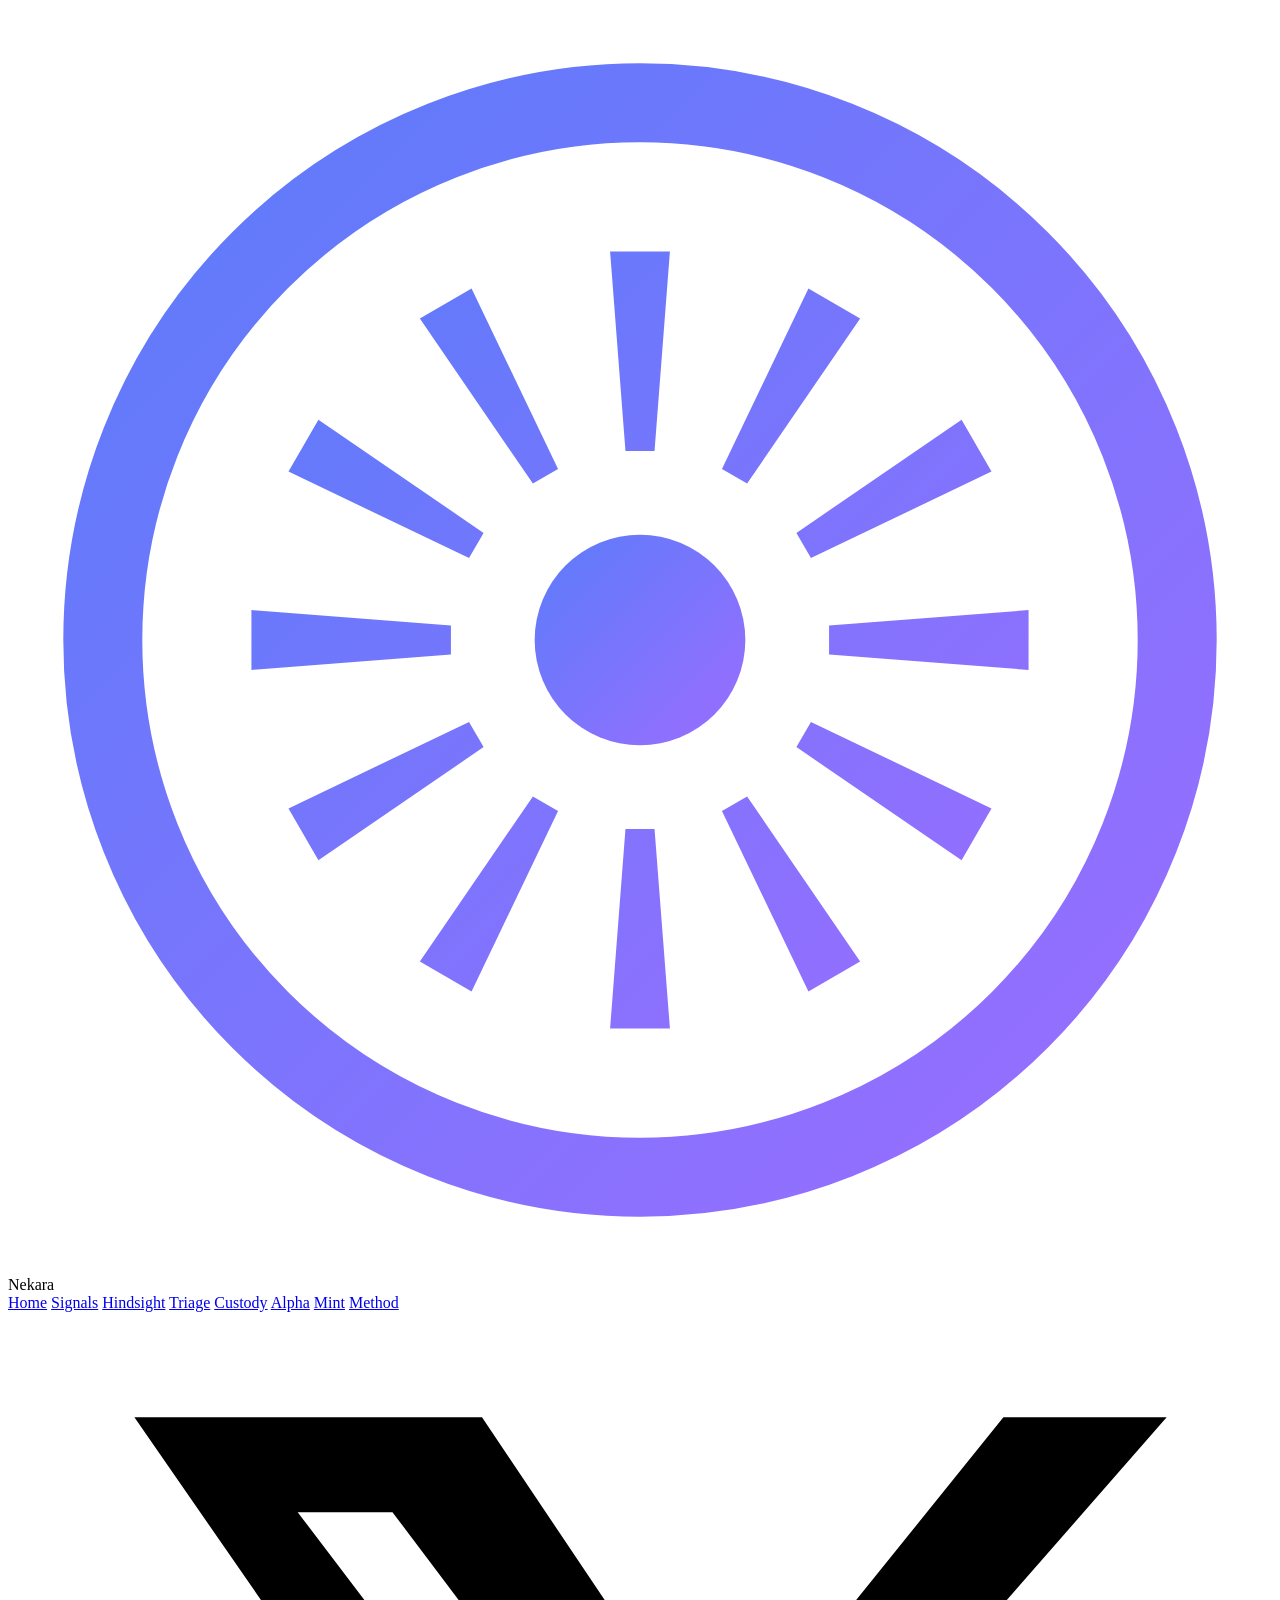
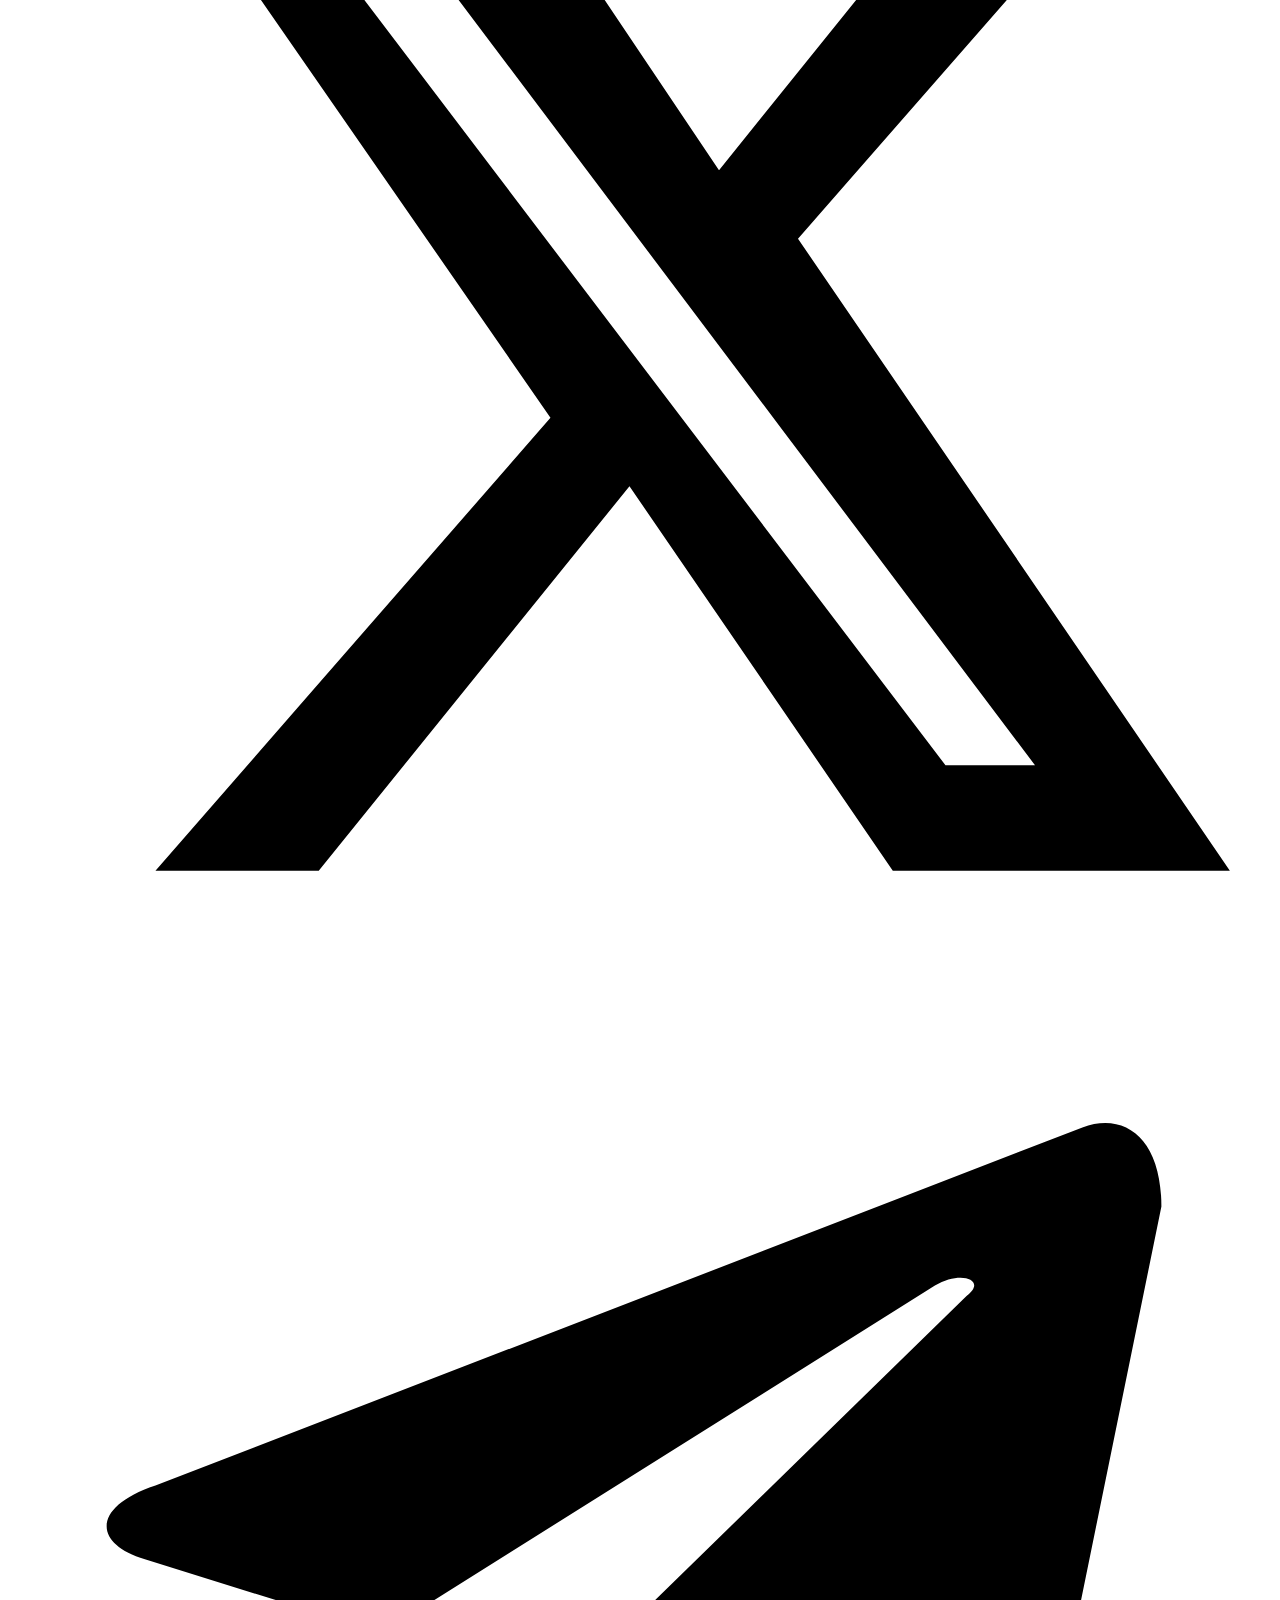
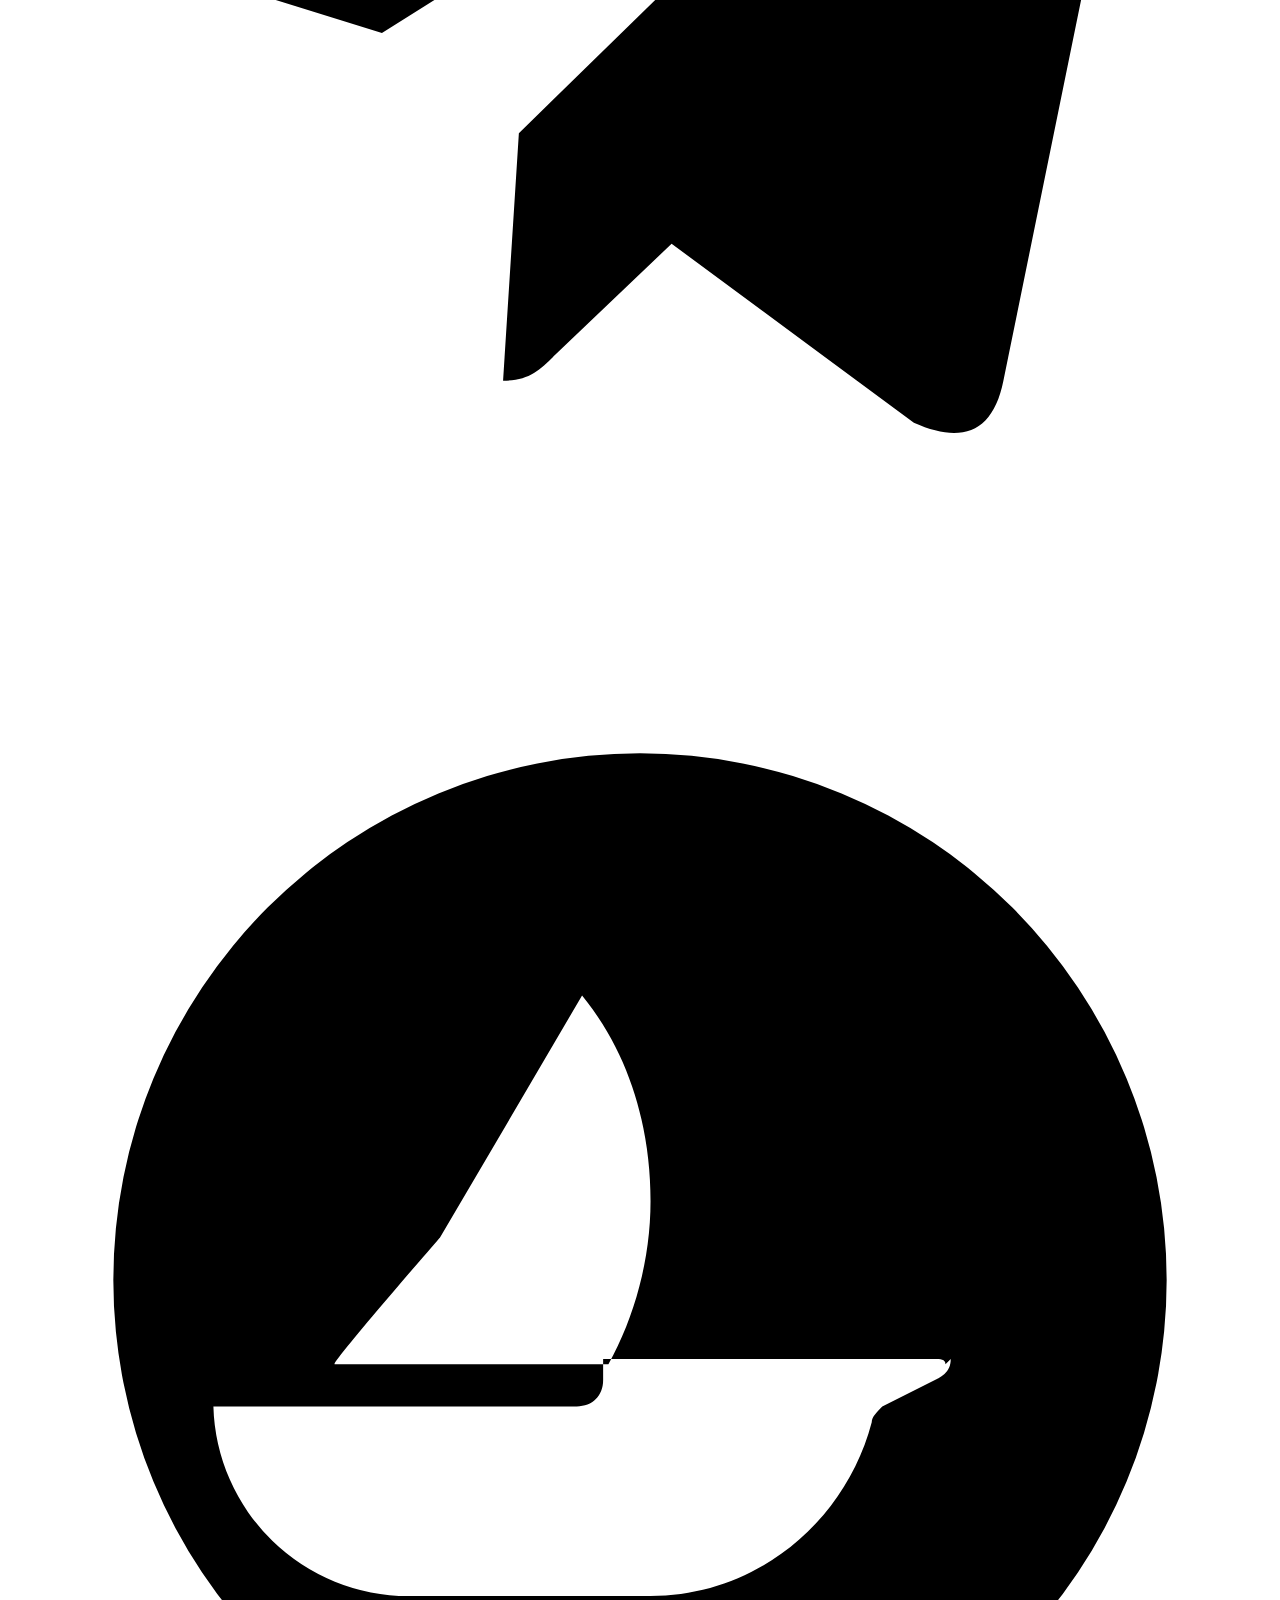
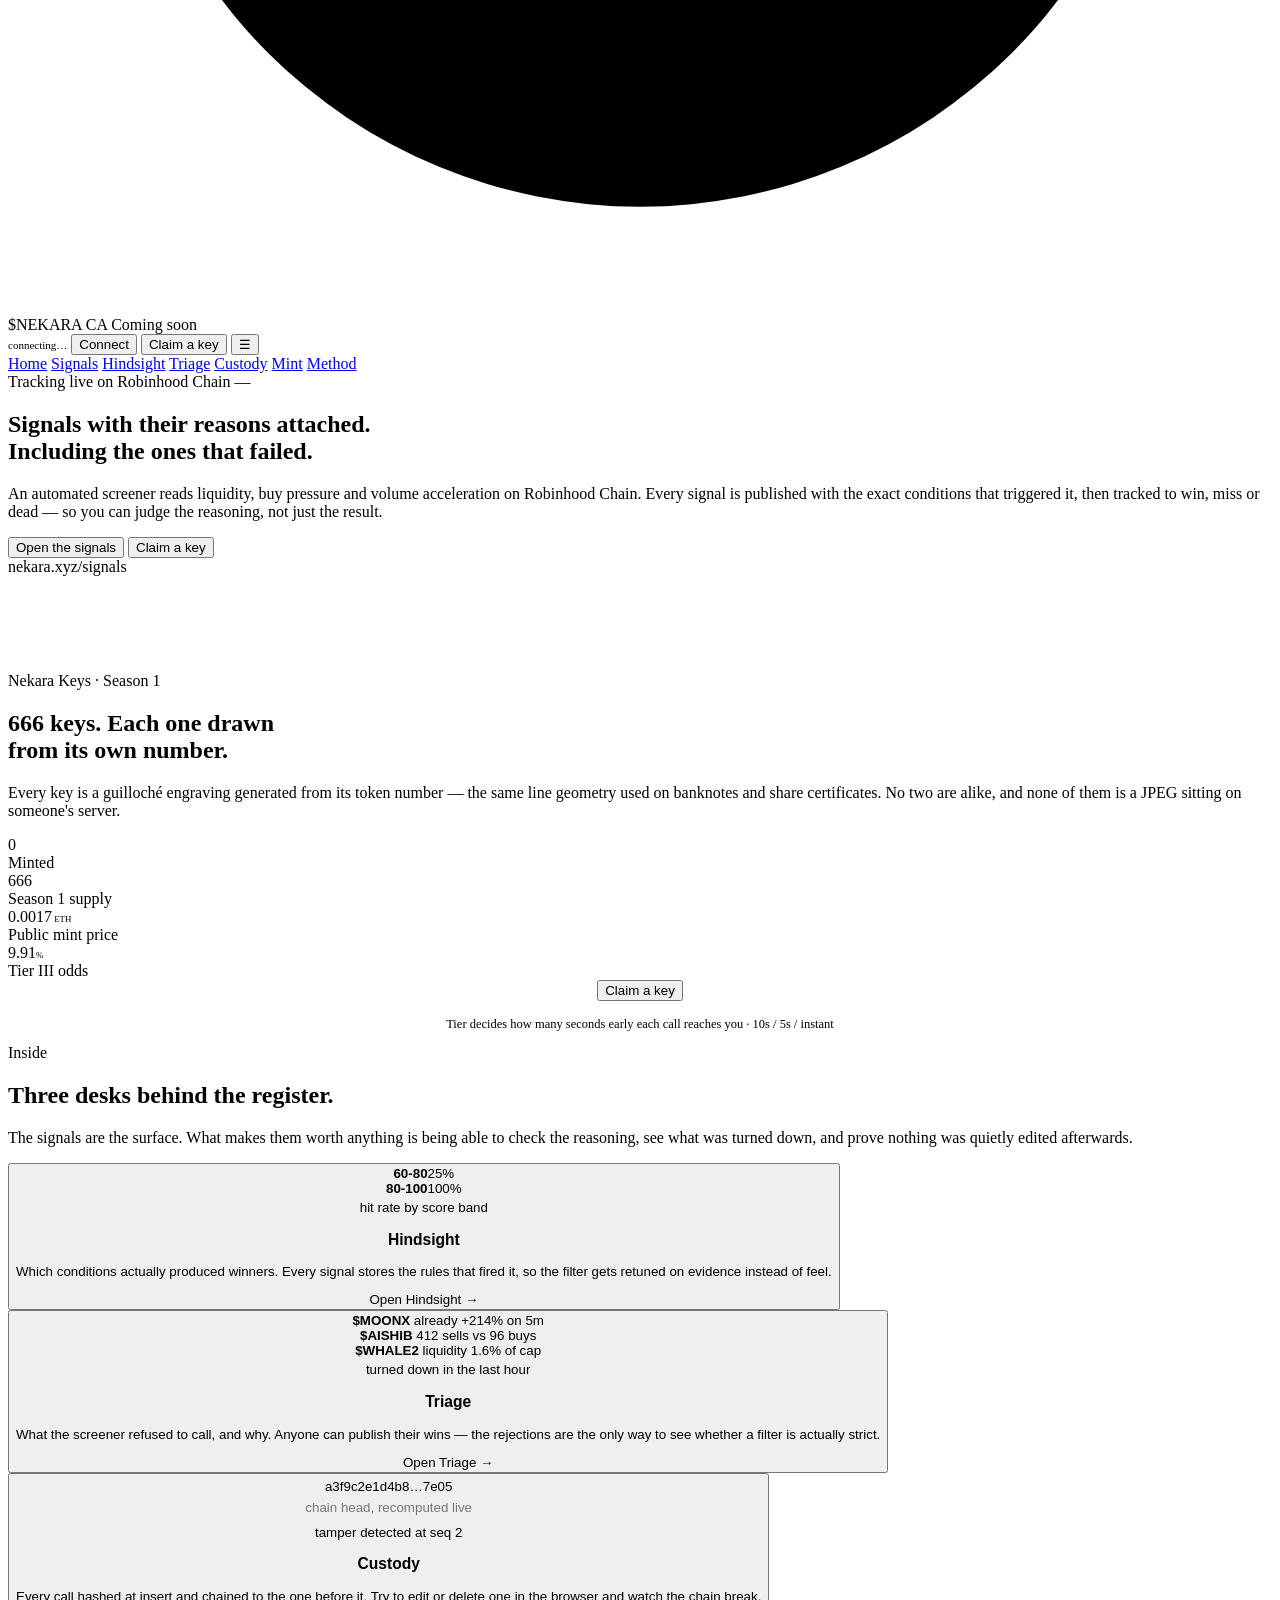
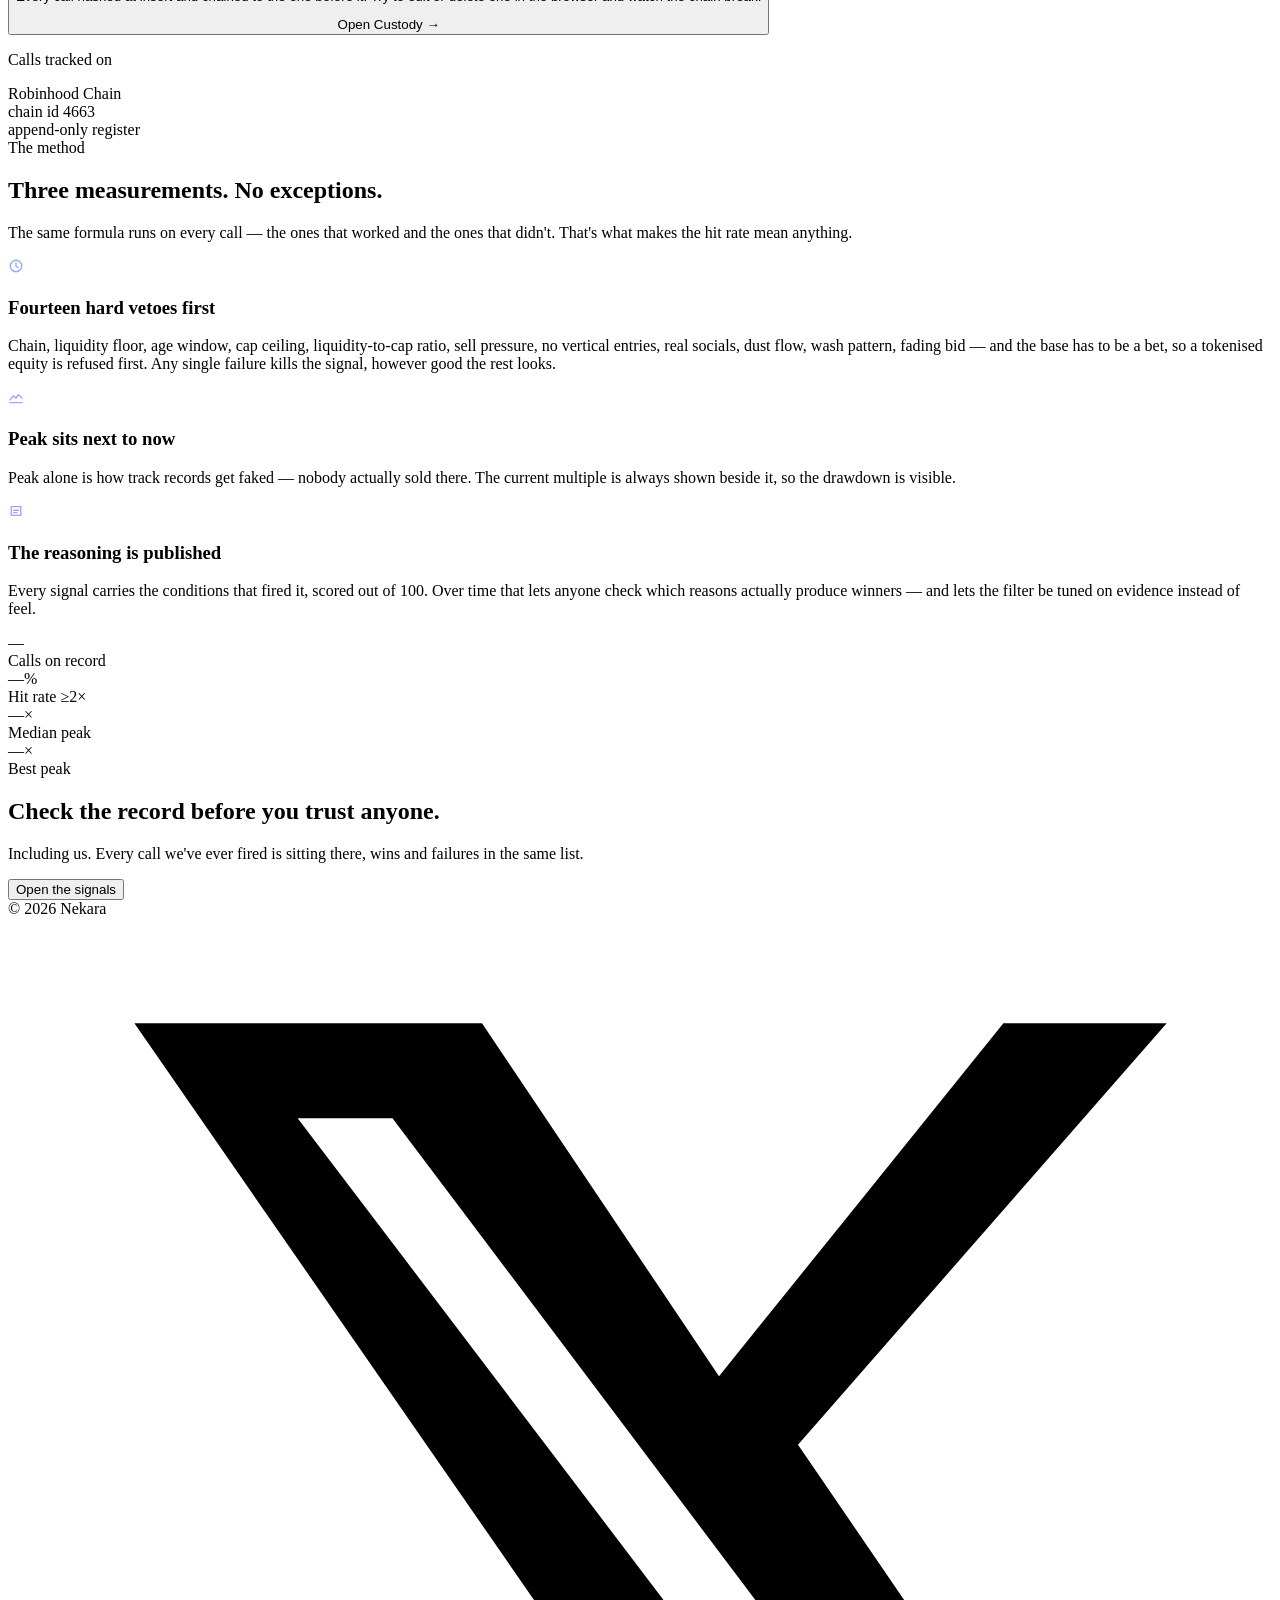
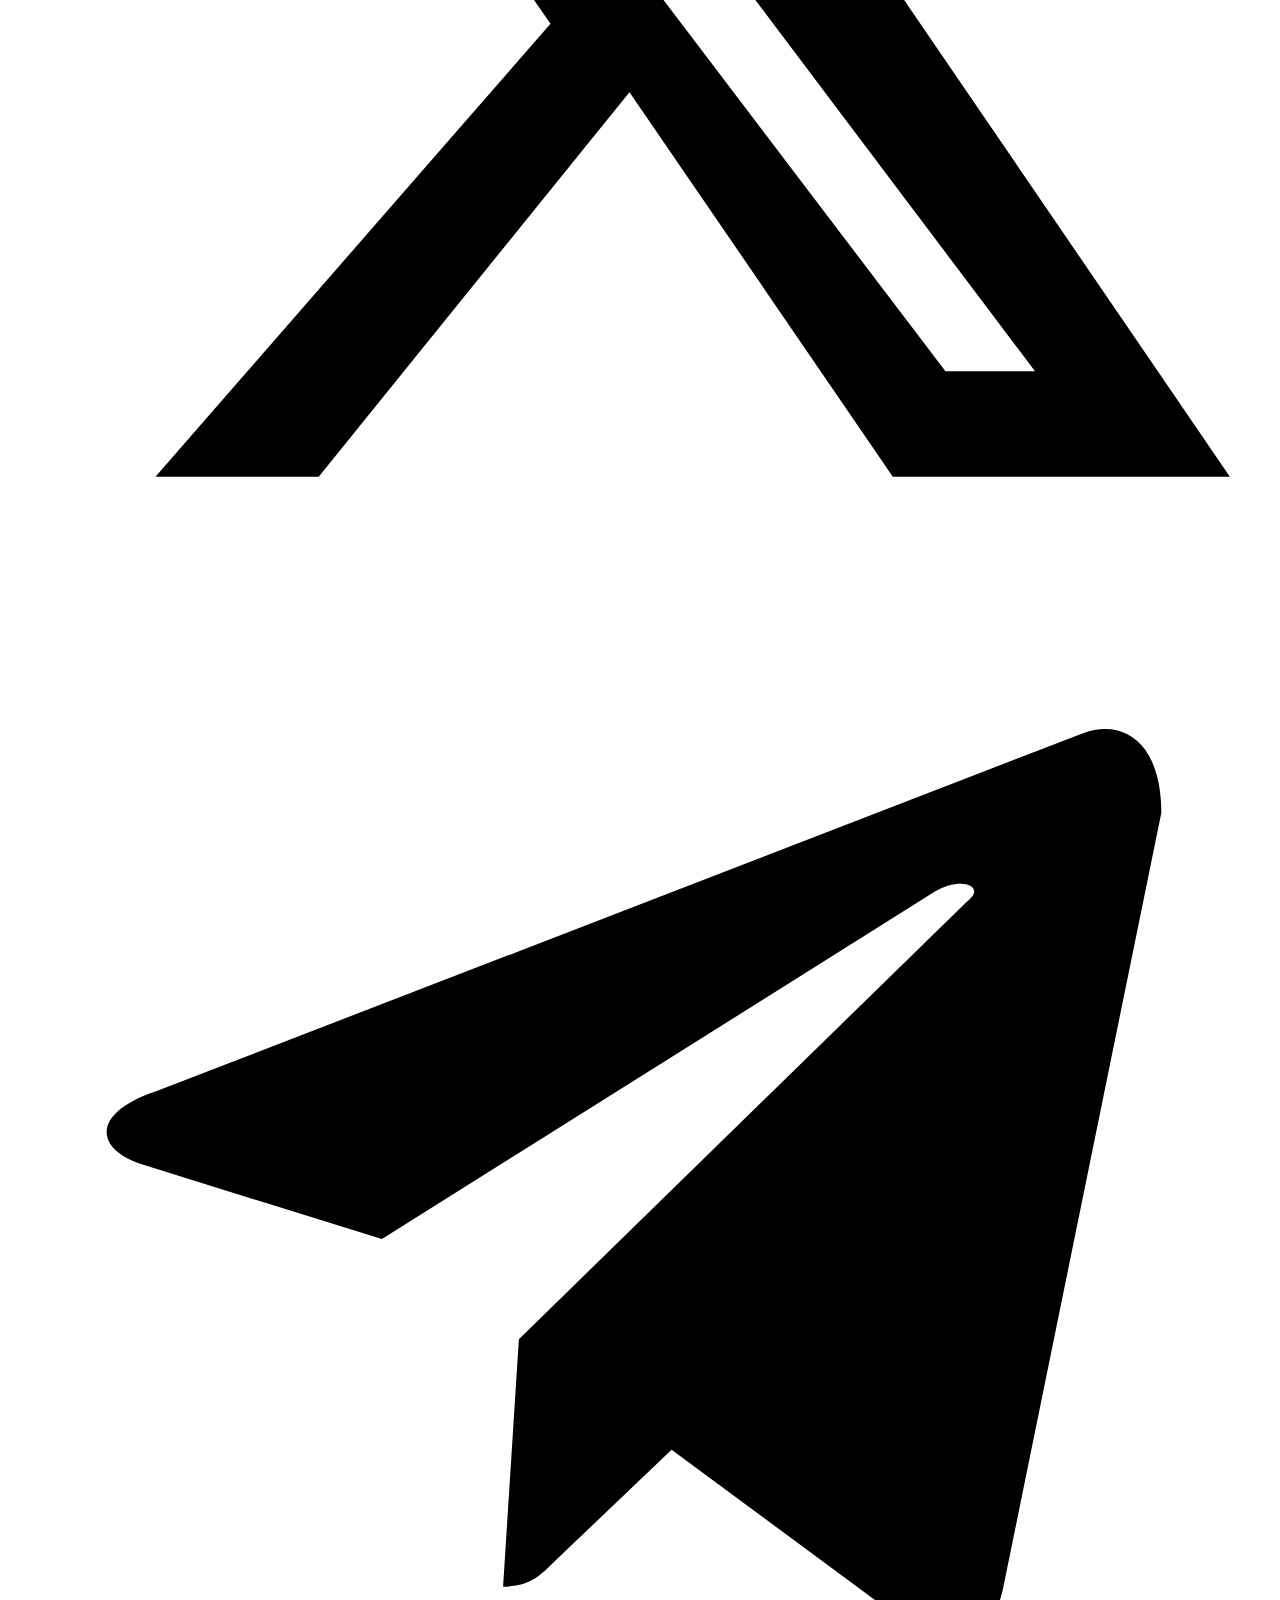
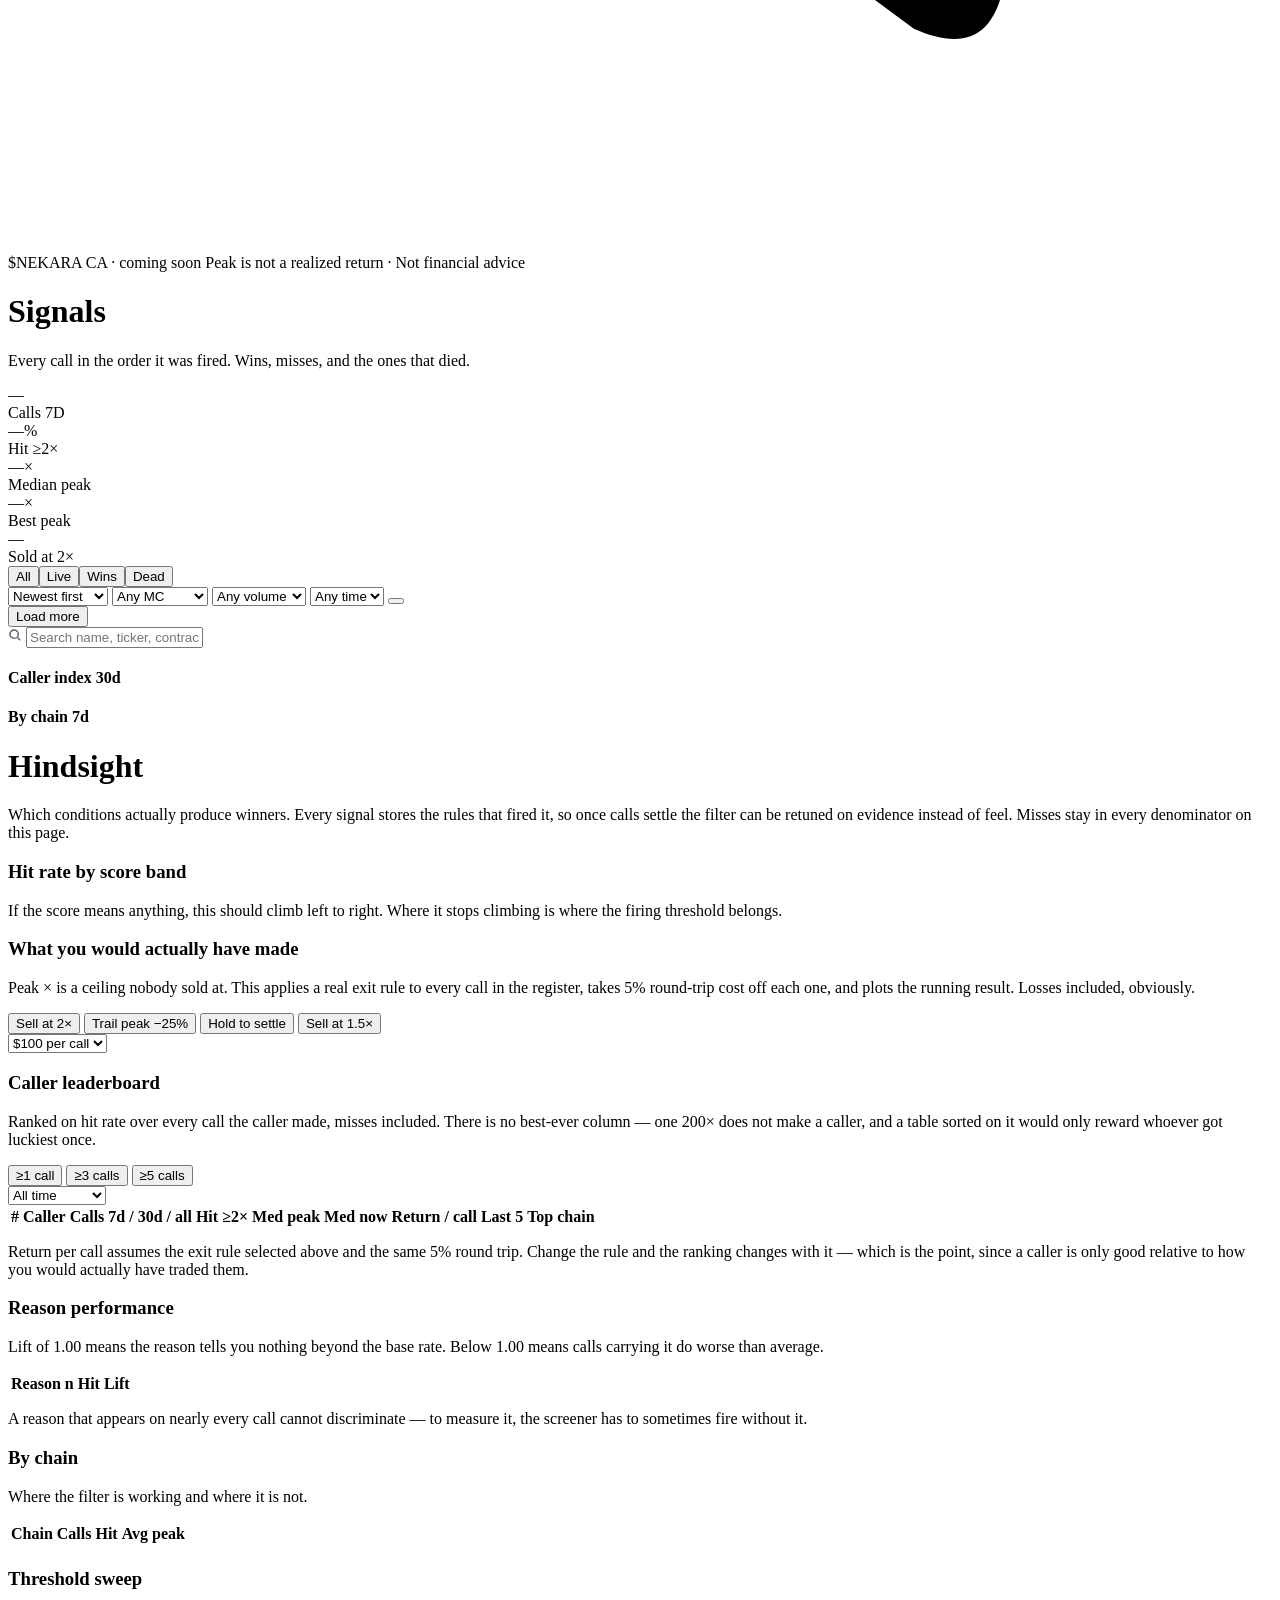
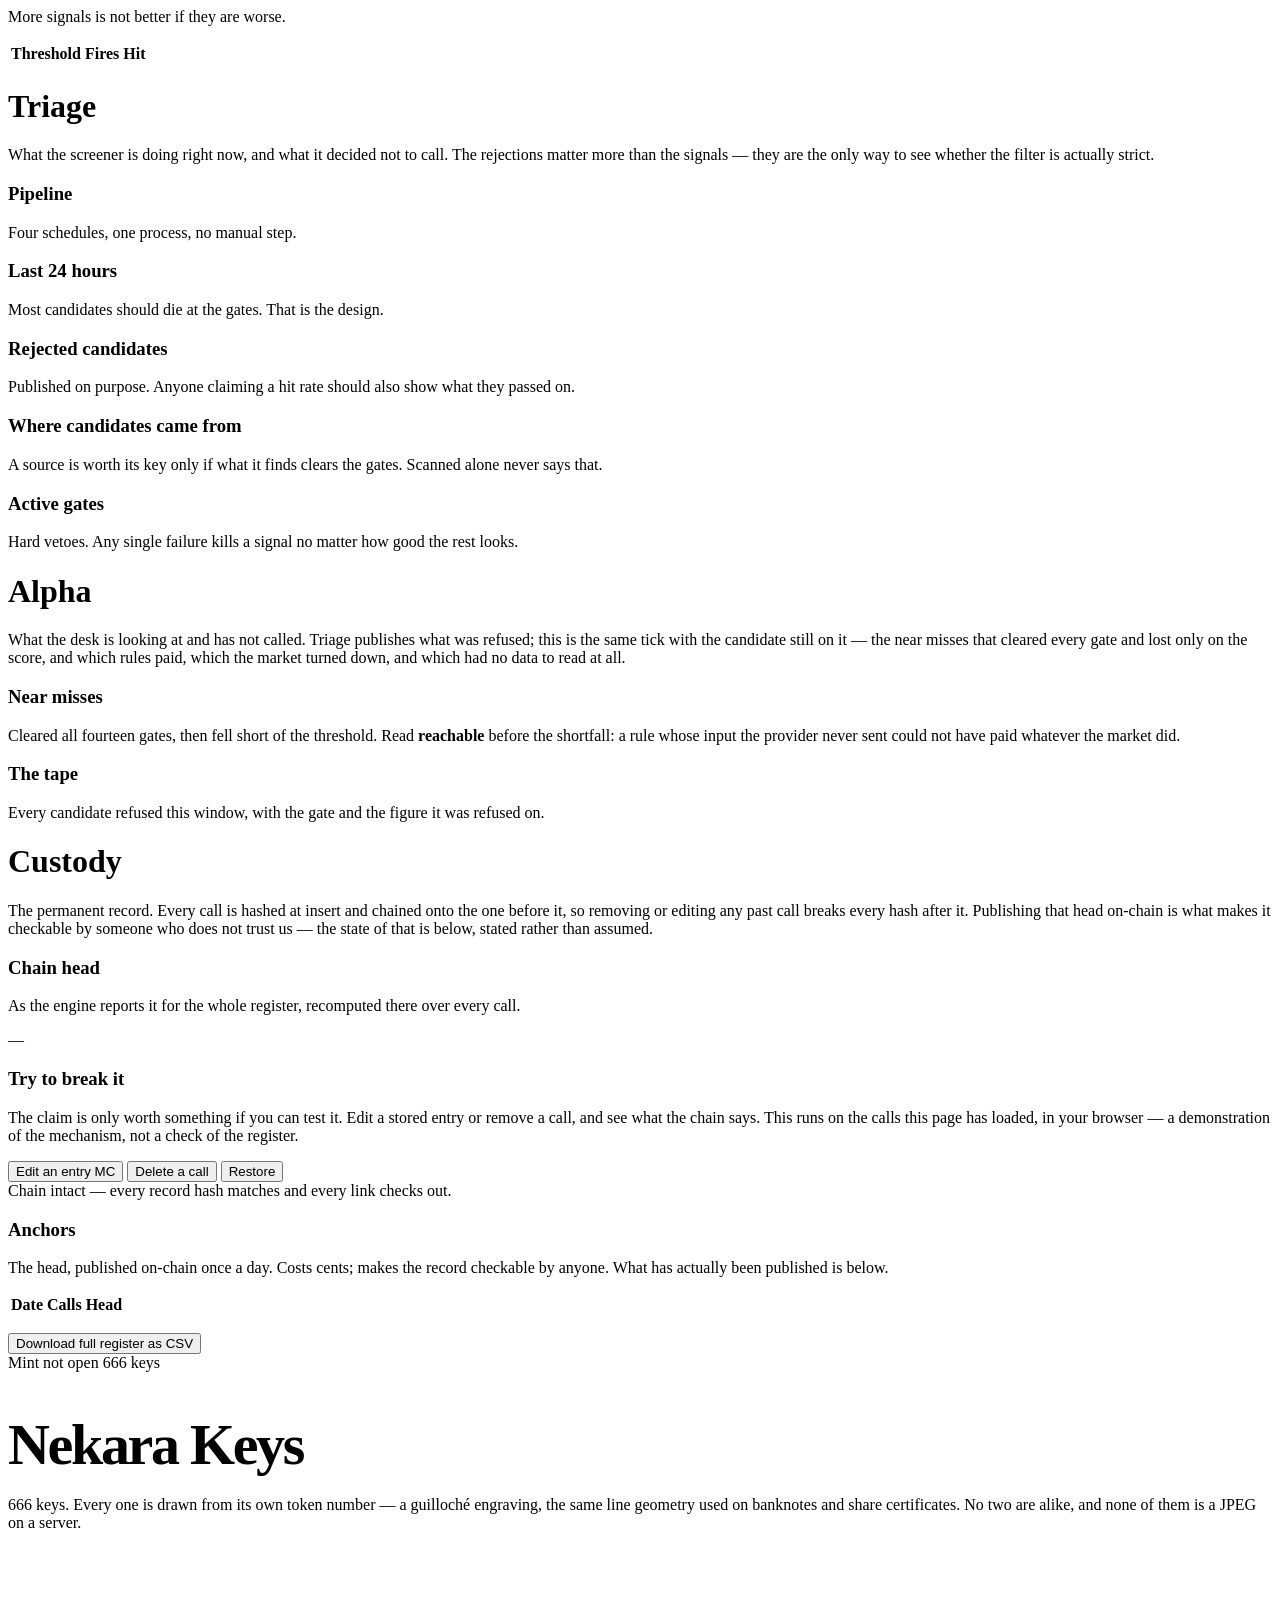
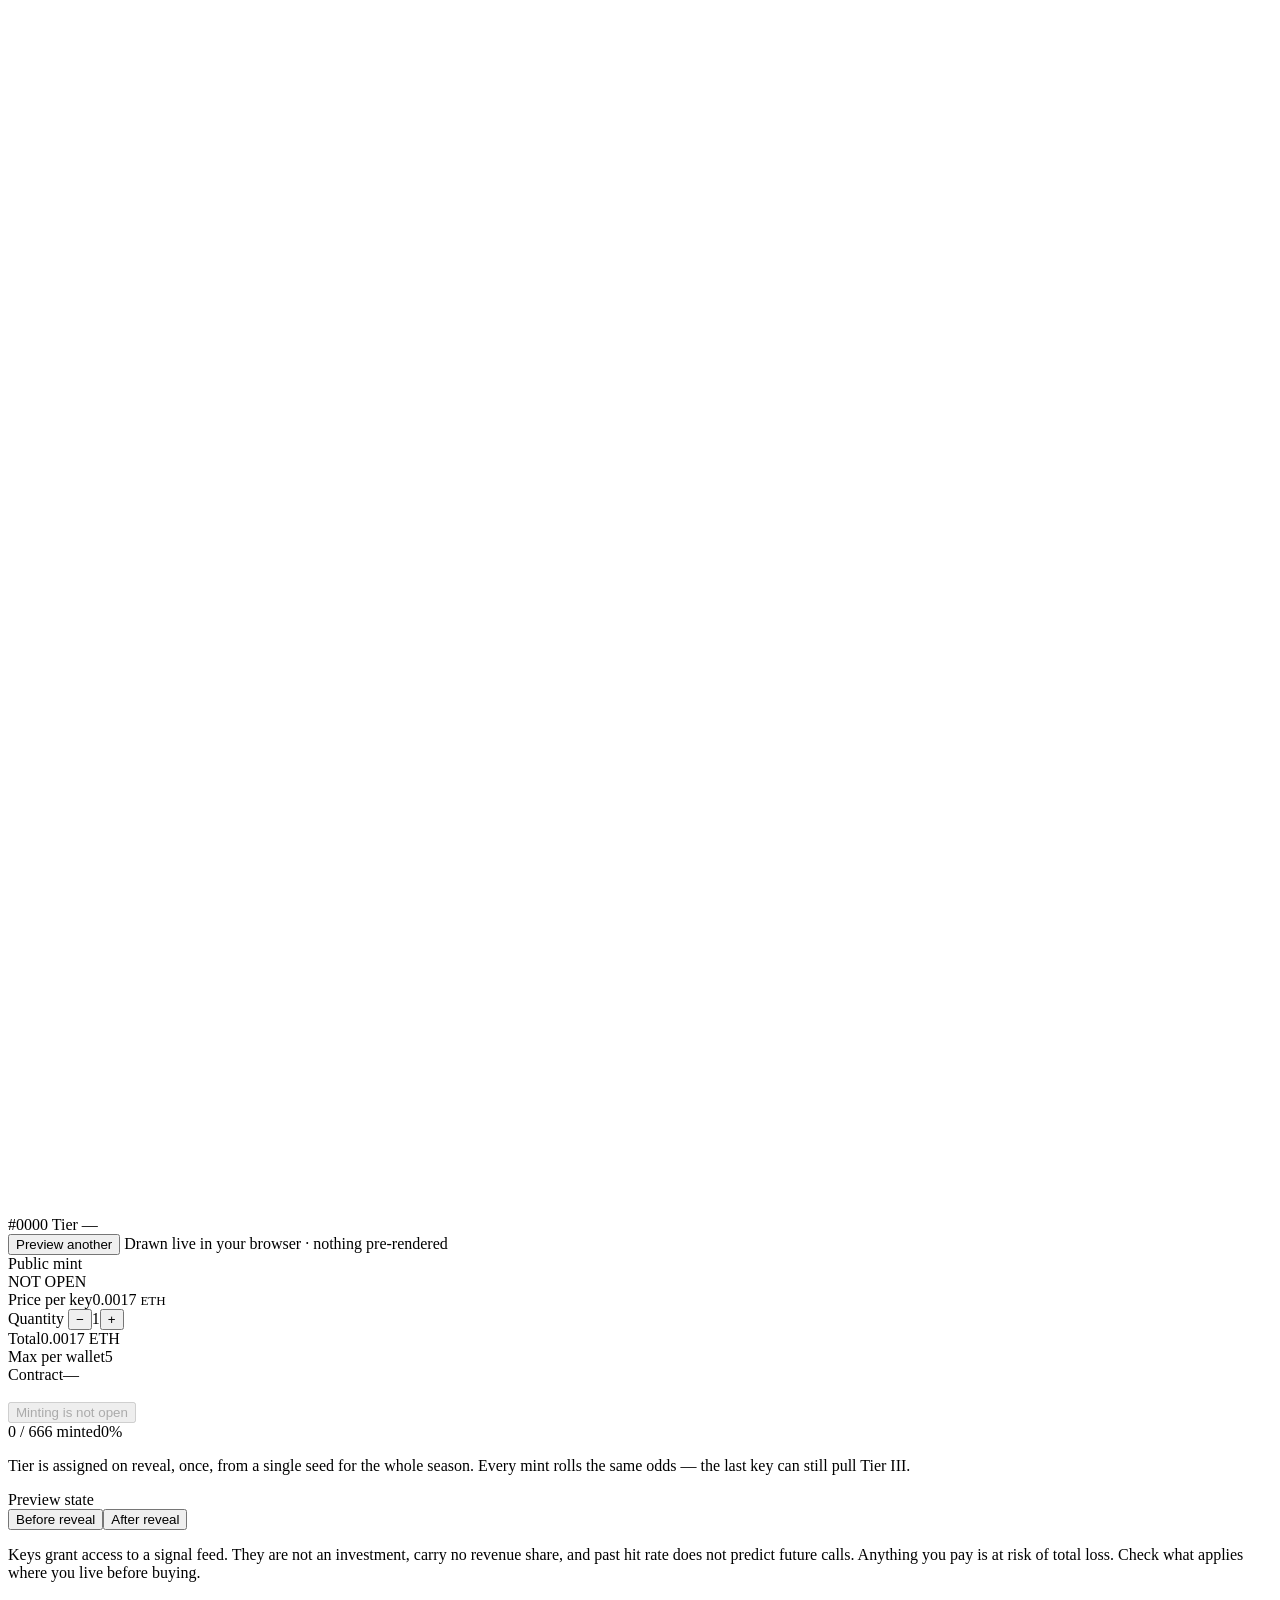
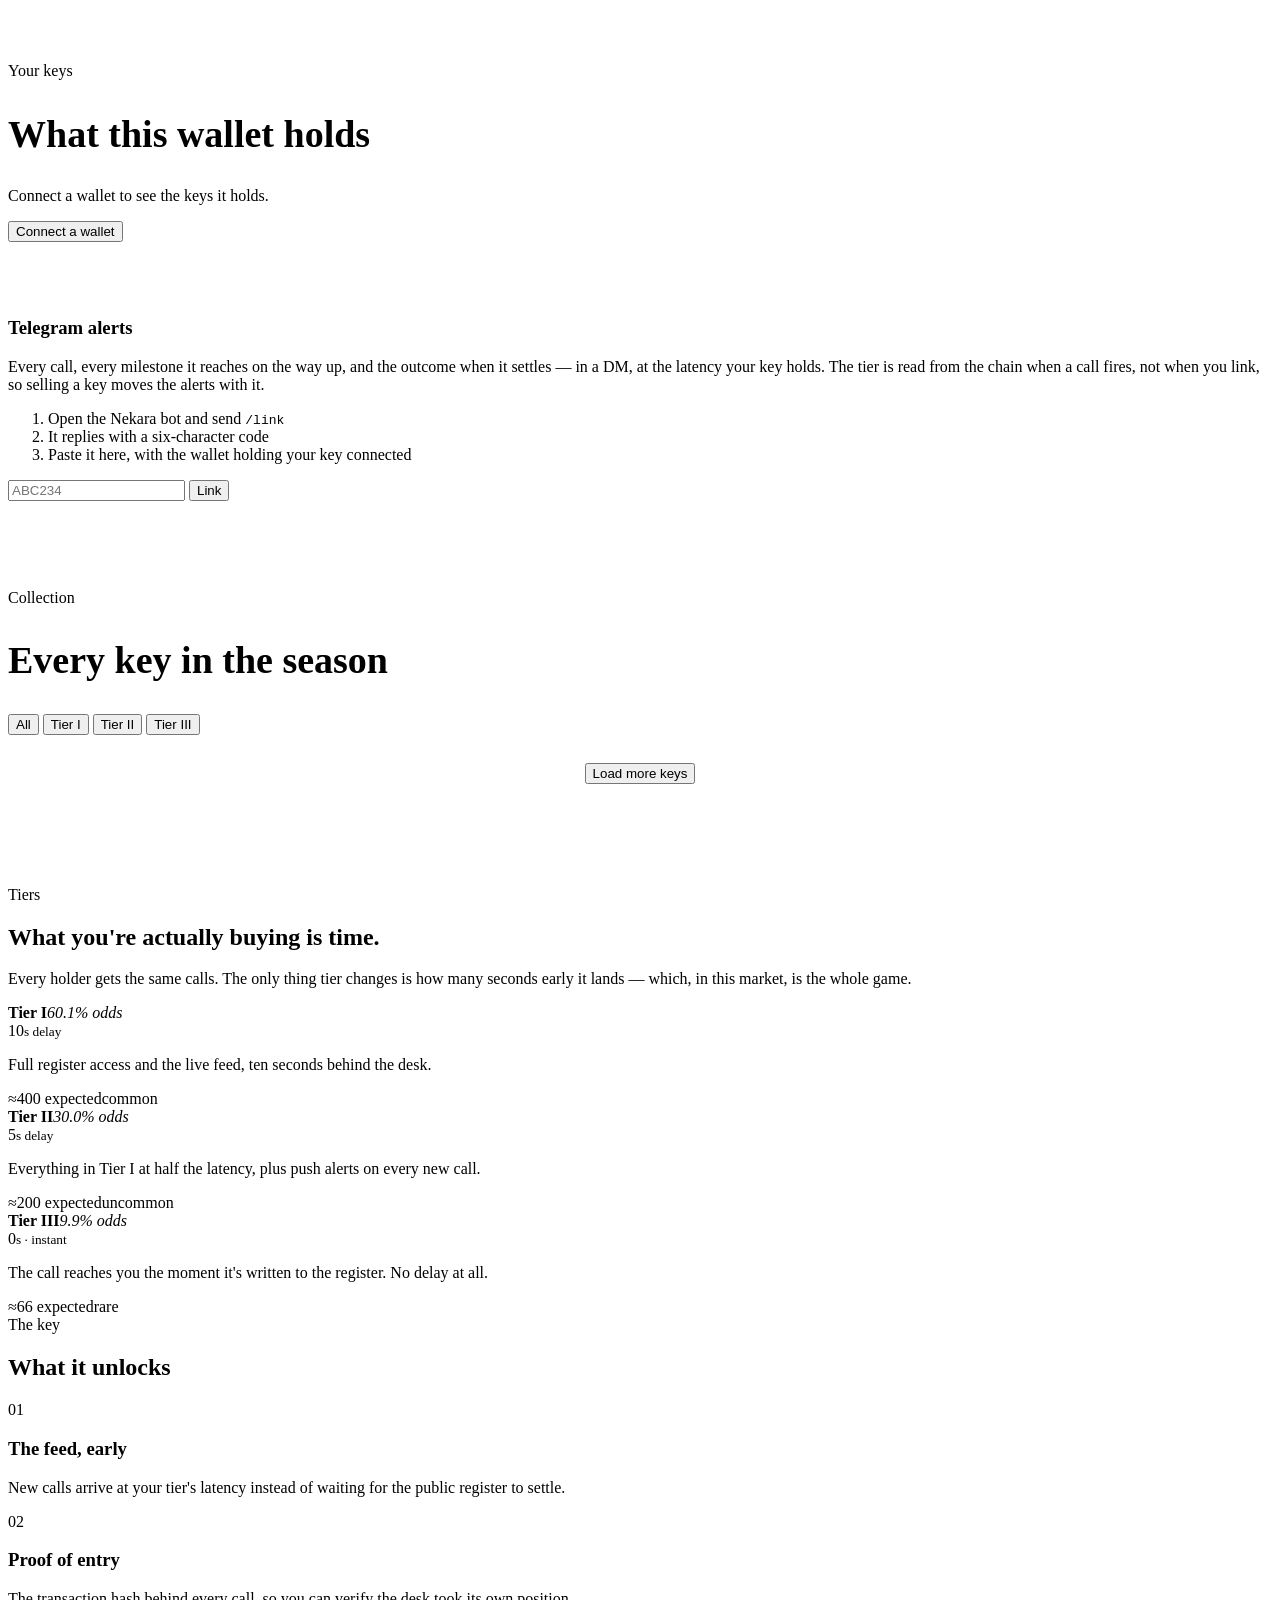
==== site/index.html @ e28bf993 "Mint panel: dollars beside the ETH, or none at all Owner's instruction — the total should carry a $ " ====
<!doctype html>
<html lang="en">
<head><meta charset="utf-8">
<meta name="viewport" content="width=device-width, initial-scale=1">
<title>Nekara — Signals with their reasons attached</title>
<!-- Shared into X, Telegram or WhatsApp this page had no preview at all. The
     engine rewrites everything between the two markers below when it serves
     /call/<seq>, so a shared call carries its own title, its own numbers and
     its own card. Leave the markers where they are. -->
<!-- og:start -->
<meta name="description" content="An automated screener publishes every signal with the exact conditions that triggered it, then tracks it to win, miss or dead. Failed calls are never removed.">
<meta property="og:type" content="website">
<meta property="og:url" content="https://nekara.xyz/">
<meta property="og:title" content="Nekara — Signals with their reasons attached">
<meta property="og:description" content="Every call in the order it was fired, with the conditions that triggered it. Wins, misses, and the ones that died.">
<meta name="twitter:card" content="summary_large_image">
<meta property="og:image" content="https://nekara.xyz/og/site.png">
<!-- og:end -->
<link rel="preconnect" href="https://fonts.googleapis.com">
<link rel="preconnect" href="https://fonts.gstatic.com" crossorigin>
<link href="https://fonts.googleapis.com/css2?family=Inter+Tight:wght@400;500;600;700&family=Inter:wght@400;450;500;600&family=JetBrains+Mono:wght@400;500;600&display=swap" rel="stylesheet">
<link rel="icon" href="/favicon.svg" type="image/svg+xml">
<link rel="stylesheet" href="/assets/app.css">
</head>
<body>

<nav class="nav"><div class="wrap-w nav-in">
  <div class="logo" data-v="home">
    <svg viewBox="0 0 120 120" fill="none">
      <defs><linearGradient id="lg" x1="0" y1="0" x2="1" y2="1"><stop stop-color="#5B7CFA"/><stop offset="1" stop-color="#9B6DFF"/></linearGradient></defs>
      <circle cx="60" cy="60" r="51" stroke="url(#lg)" stroke-width="7.5"/><path d="M57.16 23.11L62.84 23.11L61.38 42.05L58.62 42.05ZM75.99 26.63L80.9 29.47L70.17 45.15L67.78 43.77ZM90.53 39.1L93.37 44.01L76.23 52.22L74.85 49.83ZM96.89 57.16L96.89 62.84L77.95 61.38L77.95 58.62ZM93.37 75.99L90.53 80.9L74.85 70.17L76.23 67.78ZM80.9 90.53L75.99 93.37L67.78 76.23L70.17 74.85ZM62.84 96.89L57.16 96.89L58.62 77.95L61.38 77.95ZM44.01 93.37L39.1 90.53L49.83 74.85L52.22 76.23ZM29.47 80.9L26.63 75.99L43.77 67.78L45.15 70.17ZM23.11 62.84L23.11 57.16L42.05 58.62L42.05 61.38ZM26.63 44.01L29.47 39.1L45.15 49.83L43.77 52.22ZM39.1 29.47L44.01 26.63L52.22 43.77L49.83 45.15Z" fill="url(#lg)"/><circle cx="60" cy="60" r="10" fill="url(#lg)"/>
    </svg><span>Nekara</span>
  </div>
  <div class="nav-links" id="navLinks">
    <a href="#" data-v="home" class="on">Home</a>
    <a href="#" data-v="reg">Signals</a>
    <a href="#" data-v="quant">Hindsight</a>
    <a href="#" data-v="ops">Triage</a>
    <a href="#" data-v="vault">Custody</a>
    <a href="#" data-v="alpha">Alpha</a>
    <a href="#" data-v="mint">Mint</a>
    <a href="#" id="navMethod">Method</a>
  </div>
  <div class="soc hide-sm">
    <a href="#" data-social="x" aria-label="X"><svg viewBox="0 0 24 24"><path d="M18.9 2H22l-7 8 8.2 12h-6.4l-5-7.3L5.9 22H2.8l7.5-8.6L2.4 2h6.6l4.5 6.7L18.9 2Zm-1.1 18h1.7L7.3 3.8H5.5L17.8 20Z"/></svg></a>
    <a href="#" data-social="tg" aria-label="Telegram"><svg viewBox="0 0 24 24"><path d="M21.9 4.3 18.9 19c-.2 1-.8 1.2-1.7.8l-4.6-3.4-2.2 2.1c-.3.3-.5.5-1 .5l.3-4.7L18.2 6c.4-.3-.1-.5-.6-.2L7.1 12.4l-4.5-1.4c-1-.3-1-1 .2-1.4l17.6-6.8c.8-.3 1.5.2 1.5 1.5Z"/></svg></a>
    <a href="#" id="navOpensea" aria-label="OpenSea" class="hide"><svg viewBox="0 0 24 24"><path d="M12 2a10 10 0 1 0 0 20 10 10 0 0 0 0-20Zm-1.1 4.6c.9 1.1 1.3 2.5 1.3 3.9 0 1.1-.3 2.2-.8 3.1H6.2c0-.1 2-2.4 2-2.4l2.7-4.6Zm7 6.9c0 .2-.1.3-.3.4l-1 .5c-.1.1-.2.2-.2.3-.5 1.9-2.2 3.3-4.2 3.3H7.6a3.7 3.7 0 0 1-3.7-3.6h6.9c.3 0 .5-.2.5-.5v-.4h6.3c.1 0 .2 0 .2.1Z"/></svg></a>
  </div>
  <div class="nav-r">
    <div class="cabar hide-sm">
      <span class="tk">$NEKARA</span><span class="sep"></span>
      <span class="lbl">CA</span>
      <span class="val soon"><i></i>Coming soon</span>
    </div>
    <span class="pulse hide-sm" id="syncDot"></span>
    <span class="mono hide-sm" style="font-size:11px;color:var(--tx-3)" id="syncTxt">connecting…</span>
    <button class="btn btn-s hide-sm" id="connectBtn">Connect</button>
    <button class="btn btn-p" data-v="mint">Claim a key</button>
    <button class="menubtn" id="menuBtn" aria-label="Open menu">☰</button>
  </div>
</div></nav>
<div class="menu" id="menu">
  <a href="#" data-v="home">Home</a>
  <a href="#" data-v="reg">Signals</a>
  <a href="#" data-v="quant">Hindsight</a>
  <a href="#" data-v="ops">Triage</a>
  <a href="#" data-v="vault">Custody</a>
  <a href="#" data-v="mint">Mint</a>
  <a href="#" id="menuMethod">Method</a>
</div>

<!-- ═══════ HOME ═══════ -->
<div id="v-home">
  <section class="hero">
    <div class="dots"></div>
    <div class="aurora"><div class="blob b1"></div><div class="blob b2"></div><div class="blob b3"></div></div>
    <div class="guil"></div><div class="hero-vig"></div>
    <div class="wrap hero-in">
      <div class="hero-txt">
        <div class="pill"><span class="pulse"></span> Tracking live on Robinhood Chain <span class="tag" id="pillCount">—</span></div>
        <h1>Signals with their reasons attached.<br><span class="grad-tx">Including the ones that failed.</span></h1>
        <p class="hero-sub">An automated screener reads liquidity, buy pressure and volume acceleration on Robinhood Chain. Every signal is published with the exact conditions that triggered it, then tracked to win, miss or dead — so you can judge the reasoning, not just the result.</p>
        <div class="hero-cta">
          <button class="btn btn-p btn-lg" data-v="reg">Open the signals</button>
          <button class="btn btn-s btn-lg" data-v="mint">Claim a key</button>
        </div>
      </div>
    </div>
    <div class="wrap">
      <div class="preview">
        <div class="pv-bar"><span class="pv-dot"></span><span class="pv-dot"></span><span class="pv-dot"></span><span class="pv-title">nekara.xyz/signals</span></div>
        <div class="pv-body" id="pvBody"></div>
      </div>
    </div>
  </section>

  <section class="sec" id="keys" style="padding-top:96px">
    <div class="wrap">
      <div class="sec-head mid rv">
        <div class="eyebrow">Nekara Keys · Season 1</div>
        <h2>666 keys. Each one drawn<br>from its own number.</h2>
        <p>Every key is a guilloché engraving generated from its token number — the same line geometry used on banknotes and share certificates. No two are alike, and none of them is a JPEG sitting on someone's server.</p>
      </div>
    </div>
    <div class="marq"><div class="marq-row" id="marq1"></div></div>
    <div class="marq"><div class="marq-row rev" id="marq2"></div></div>
    <div class="wrap">
      <div class="keystats rv">
        <div class="ks"><div class="v" id="ksMinted">0</div><div class="k">Minted</div></div>
        <div class="ks"><div class="v">666</div><div class="k">Season 1 supply</div></div>
        <div class="ks"><div class="v">0.0017<span style="font-size:.55em;color:var(--tx-3)"> ETH</span></div><div class="k">Public mint price</div></div>
        <div class="ks"><div class="v">9.91<span style="font-size:.55em;color:var(--tx-3)">%</span></div><div class="k">Tier III odds</div></div>
      </div>
      <div style="text-align:center" class="rv">
        <button class="btn btn-p btn-lg" data-v="mint">Claim a key</button>
        <p style="font-size:12.5px;color:var(--tx-3);margin-top:16px">Tier decides how many seconds early each call reaches you · 10s / 5s / instant</p>
      </div>
    </div>
  </section>


  <section class="sec" style="padding-top:0"><div class="wrap">
    <div class="sec-head mid rv">
      <div class="eyebrow">Inside</div>
      <h2>Three desks behind the register.</h2>
      <p>The signals are the surface. What makes them worth anything is being able to check the reasoning, see what was turned down, and prove nothing was quietly edited afterwards.</p>
    </div>
    <div class="feat">
      <button class="fcard rv" data-v="quant">
        <div class="peek">
          <div class="pk"><b>60-80</b><i style="width:34px"></i>25%</div>
          <div class="pk"><b>80-100</b><i style="width:96px"></i>100%</div>
          <div class="pk" style="margin-top:4px;color:var(--tx-3)">hit rate by score band</div>
        </div>
        <div class="body">
          <h3>Hindsight</h3>
          <p>Which conditions actually produced winners. Every signal stores the rules that fired it, so the filter gets retuned on evidence instead of feel.</p>
          <div class="go">Open Hindsight →</div>
        </div>
      </button>
      <button class="fcard rv" data-v="ops">
        <div class="peek">
          <div class="pk"><b>$MOONX</b> already +214% on 5m</div>
          <div class="pk"><b>$AISHIB</b> 412 sells vs 96 buys</div>
          <div class="pk"><b>$WHALE2</b> liquidity 1.6% of cap</div>
          <div class="pk" style="margin-top:4px;color:var(--tx-3)">turned down in the last hour</div>
        </div>
        <div class="body">
          <h3>Triage</h3>
          <p>What the screener refused to call, and why. Anyone can publish their wins — the rejections are the only way to see whether a filter is actually strict.</p>
          <div class="go">Open Triage →</div>
        </div>
      </button>
      <button class="fcard rv" data-v="vault">
        <div class="peek">
          <div class="pk" style="word-break:break-all;line-height:1.6;display:block">a3f9c2e1d4b8…7e05<br><span style="opacity:.5">chain head, recomputed live</span></div>
          <div class="pk" style="margin-top:6px"><i class="bad" style="width:52px"></i>tamper detected at seq 2</div>
        </div>
        <div class="body">
          <h3>Custody</h3>
          <p>Every call hashed at insert and chained to the one before it. Try to edit or delete one in the browser and watch the chain break.</p>
          <div class="go">Open Custody →</div>
        </div>
      </button>
    </div>
  </div></section>

  <div class="strip"><div class="wrap"><div class="strip-in">
    <p>Calls tracked on</p>
    <div class="strip-row">
      <div><i style="background:#00C805"></i>Robinhood Chain</div>
      <s></s><div class="mn">chain id 4663</div>
      <s></s><div class="mn">append-only register</div>
    </div>
  </div></div></div>

  <section class="sec"><div class="wrap">
    <div class="sec-head mid rv"><div class="eyebrow">The method</div>
      <h2>Three measurements. No exceptions.</h2>
      <p>The same formula runs on every call — the ones that worked and the ones that didn't. That's what makes the hit rate mean anything.</p></div>
    <div class="cards">
      <div class="card rv"><div class="ico"><svg width="16" height="16" viewBox="0 0 20 20" fill="none" stroke="#9AA6FF" stroke-width="1.7" stroke-linecap="round"><circle cx="10" cy="10" r="7.2"/><path d="M10 6v4.3l2.8 1.7"/></svg></div>
        <h3>Fourteen hard vetoes first</h3><p>Chain, liquidity floor, age window, cap ceiling, liquidity-to-cap ratio, sell pressure, no vertical entries, real socials, dust flow, wash pattern, fading bid — and the base has to be a bet, so a tokenised equity is refused first. Any single failure kills the signal, however good the rest looks.</p></div>
      <div class="card rv"><div class="ico"><svg width="16" height="16" viewBox="0 0 20 20" fill="none" stroke="#9AA6FF" stroke-width="1.7" stroke-linecap="round" stroke-linejoin="round"><path d="M2.5 13.5l4-5 3.4 3 3-4.6 4.6 4.4"/><path d="M2.5 17h15"/></svg></div>
        <h3>Peak sits next to now</h3><p>Peak alone is how track records get faked — nobody actually sold there. The current multiple is always shown beside it, so the drawdown is visible.</p></div>
      <div class="card rv"><div class="ico"><svg width="16" height="16" viewBox="0 0 20 20" fill="none" stroke="#9AA6FF" stroke-width="1.7" stroke-linecap="round" stroke-linejoin="round"><path d="M4 4.5h12v11H4z"/><path d="M7 9h6M7 12h4"/></svg></div>
        <h3>The reasoning is published</h3><p>Every signal carries the conditions that fired it, scored out of 100. Over time that lets anyone check which reasons actually produce winners — and lets the filter be tuned on evidence instead of feel.</p></div>
    </div>
  </div></section>

  <section class="sec" style="padding-top:0"><div class="wrap">
    <div class="metrics rv">
      <div class="met"><div class="v" id="mCalls">—</div><div class="k">Calls on record</div></div>
      <div class="met"><div class="v" id="mHit">—<span>%</span></div><div class="k">Hit rate ≥2×</div></div>
      <div class="met"><div class="v" id="mMed">—<span>×</span></div><div class="k">Median peak</div></div>
      <div class="met"><div class="v" id="mBest">—<span>×</span></div><div class="k">Best peak</div></div>
    </div>
  </div></section>

  <section class="sec" style="padding-top:0"><div class="wrap">
    <div class="ctaband rv"><div class="glow"></div><div class="guil"></div>
      <h2>Check the record before you trust anyone.</h2>
      <p>Including us. Every call we've ever fired is sitting there, wins and failures in the same list.</p>
      <button class="btn btn-p btn-lg" data-v="reg">Open the signals</button>
    </div>
  </div></section>

  <div class="wrap"><footer>
    <span>© 2026 Nekara</span>
    <span class="soc" style="gap:2px">
      <a href="#" data-social="x" aria-label="X"><svg viewBox="0 0 24 24"><path d="M18.9 2H22l-7 8 8.2 12h-6.4l-5-7.3L5.9 22H2.8l7.5-8.6L2.4 2h6.6l4.5 6.7L18.9 2Zm-1.1 18h1.7L7.3 3.8H5.5L17.8 20Z"/></svg></a>
      <a href="#" data-social="tg" aria-label="Telegram"><svg viewBox="0 0 24 24"><path d="M21.9 4.3 18.9 19c-.2 1-.8 1.2-1.7.8l-4.6-3.4-2.2 2.1c-.3.3-.5.5-1 .5l.3-4.7L18.2 6c.4-.3-.1-.5-.6-.2L7.1 12.4l-4.5-1.4c-1-.3-1-1 .2-1.4l17.6-6.8c.8-.3 1.5.2 1.5 1.5Z"/></svg></a>
    </span>
    <span>$NEKARA CA · coming soon</span>
    <span>Peak is not a realized return · Not financial advice</span>
  </footer></div>
</div>

<!-- ═══════ SIGNALS ═══════ -->
<div id="v-reg" class="hide"><div class="wrap-w">
  <div class="reg-head">
    <div><h1>Signals</h1><p>Every call in the order it was fired. Wins, misses, and the ones that died.</p></div>
    <div class="reg-figs">
      <div class="rg"><div class="v" id="rCalls">—</div><div class="k">Calls 7D</div></div>
      <div class="rg"><div class="v" id="rHit">—<span>%</span></div><div class="k">Hit ≥2×</div></div>
      <div class="rg"><div class="v" id="rMed">—<span>×</span></div><div class="k">Median peak</div></div>
      <div class="rg"><div class="v" id="rBest">—<span>×</span></div><div class="k">Best peak</div></div>
      <div class="rg"><div class="v" id="rReal">—</div><div class="k">Sold at 2×</div></div>
    </div>
  </div>
  <div class="rail">
    <div class="seg" id="seg"><button data-f="all" class="on">All</button><button data-f="live">Live</button><button data-f="win">Wins</button><button data-f="dead">Dead</button></div>
    <select class="sel" id="sortSel"><option value="recent">Newest first</option><option value="peak">Highest peak</option><option value="now">Highest now</option></select>
    <select class="sel" id="mcSel" aria-label="Minimum market cap at entry">
      <option value="0">Any MC</option><option value="20000">MC ≥ $20K</option>
      <option value="50000">MC ≥ $50K</option><option value="100000">MC ≥ $100K</option>
      <option value="500000">MC ≥ $500K</option></select>
    <select class="sel" id="volSel" aria-label="Minimum hourly volume at entry">
      <option value="0">Any volume</option><option value="10000">Vol ≥ $10K</option>
      <option value="25000">Vol ≥ $25K</option><option value="100000">Vol ≥ $100K</option></select>
    <select class="sel" id="timeSel" aria-label="Time window">
      <option value="0">Any time</option><option value="24">Last 24h</option>
      <option value="168">Last 7d</option><option value="720">Last 30d</option></select>
    <button class="chip hide" id="chipChain"></button>
    <span class="cnt" id="cnt"></span>
  </div>
  <div class="reg-grid">
    <div class="feedcol">
      <main class="feed" id="feed"></main>
      <button class="btn btn-s btn-full hide" id="loadMoreCalls">Load more</button>
    </div>
    <aside class="side">
      <div class="srch"><svg width="14" height="14" viewBox="0 0 16 16" fill="none" stroke="#585E68" stroke-width="1.6"><circle cx="7" cy="7" r="4.8"/><path d="M10.8 10.8L14 14"/></svg>
        <input id="q" placeholder="Search name, ticker, contract" aria-label="Search"></div>
      <div class="pnl"><h4>Caller index <span>30d</span></h4><div id="callers"></div></div>
      <div class="pnl"><h4>By chain <span>7d</span></h4><div id="chains"></div></div>
    </aside>
  </div>
</div></div>

<!-- ═══════ CALL DETAIL ═══════ -->
<div id="v-call" class="hide"><div class="wrap"><div id="cdBody"></div></div></div>

<!-- ═══════ QUANT DESK ═══════ -->
<div id="v-quant" class="hide"><div class="wrap-w">
  <div class="pghead">
    <h1>Hindsight</h1>
    <p>Which conditions actually produce winners. Every signal stores the rules that fired it, so once calls settle the filter can be retuned on evidence instead of feel. Misses stay in every denominator on this page.</p>
  </div>
  <div class="cols c2">
    <div class="box" style="grid-column:1/-1">
      <h3>Hit rate by score band</h3>
      <p class="sub">If the score means anything, this should climb left to right. Where it stops climbing is where the firing threshold belongs.</p>
      <div class="bandwrap">
        <div class="bars" id="qBands"></div>
        <div class="bandkey" id="qBandKey"></div>
      </div>
    </div>
    <div class="box" style="grid-column:1/-1">
      <h3>What you would actually have made</h3>
      <p class="sub">Peak × is a ceiling nobody sold at. This applies a real exit rule to every call in the register, takes 5% round-trip cost off each one, and plots the running result. Losses included, obviously.</p>
      <div class="sim-ctl">
        <div class="seg" id="simExit">
          <button data-x="2x" class="on">Sell at 2×</button>
          <button data-x="trail">Trail peak −25%</button>
          <button data-x="hold">Hold to settle</button>
          <button data-x="1.5x">Sell at 1.5×</button>
        </div>
        <select class="sel" id="simSize">
          <option value="100">$100 per call</option>
          <option value="250">$250 per call</option>
          <option value="500">$500 per call</option>
        </select>
      </div>
      <div class="eq" id="simEq"></div>
      <div class="simstat" id="simStat"></div>
      <div class="gap" id="simGap"></div>
    </div>
    <div class="box" style="grid-column:1/-1">
      <h3>Caller leaderboard</h3>
      <p class="sub">Ranked on hit rate over every call the caller made, misses included. There is no best-ever column — one 200× does not make a caller, and a table sorted on it would only reward whoever got luckiest once.</p>
      <div class="sim-ctl">
        <div class="seg" id="lbMin">
          <button data-m="1" class="on">≥1 call</button>
          <button data-m="3">≥3 calls</button>
          <button data-m="5">≥5 calls</button>
        </div>
        <select class="sel" id="lbWin">
          <option value="0">All time</option>
          <option value="7">Last 7 days</option>
          <option value="30">Last 30 days</option>
        </select>
      </div>
      <table class="tbl"><thead><tr><th>#</th><th>Caller</th>
        <th style="text-align:right">Calls 7d / 30d / all</th>
        <th style="text-align:right">Hit ≥2×</th>
        <th style="text-align:right">Med peak</th>
        <th style="text-align:right">Med now</th>
        <th style="text-align:right">Return / call</th>
        <th>Last 5</th><th>Top chain</th></tr></thead>
      <tbody id="qCallers"></tbody></table>
      <p class="sub" style="margin:14px 0 0">Return per call assumes the exit rule selected above and the same 5% round trip. Change the rule and the ranking changes with it — which is the point, since a caller is only good relative to how you would actually have traded them.</p>
    </div>
    <div class="box">
      <h3>Reason performance</h3>
      <p class="sub">Lift of 1.00 means the reason tells you nothing beyond the base rate. Below 1.00 means calls carrying it do worse than average.</p>
      <table class="tbl"><thead><tr><th>Reason</th><th style="text-align:right">n</th><th style="text-align:right">Hit</th><th>Lift</th></tr></thead>
      <tbody id="qReasons"></tbody></table>
      <p class="sub" style="margin:14px 0 0">A reason that appears on nearly every call cannot discriminate — to measure it, the screener has to sometimes fire without it.</p>
    </div>
    <div class="box">
      <h3>By chain</h3>
      <p class="sub">Where the filter is working and where it is not.</p>
      <table class="tbl"><thead><tr><th>Chain</th><th style="text-align:right">Calls</th><th style="text-align:right">Hit</th><th style="text-align:right">Avg peak</th></tr></thead>
      <tbody id="qChains"></tbody></table>
      <h3 style="margin-top:22px">Threshold sweep</h3>
      <p class="sub">More signals is not better if they are worse.</p>
      <table class="tbl"><thead><tr><th>Threshold</th><th style="text-align:right">Fires</th><th style="text-align:right">Hit</th></tr></thead>
      <tbody id="qSweep"></tbody></table>
    </div>
  </div>
</div></div>

<!-- ═══════ OPS ROOM ═══════ -->
<div id="v-ops" class="hide"><div class="wrap-w">
  <div class="pghead">
    <h1>Triage</h1>
    <p>What the screener is doing right now, and what it decided not to call. The rejections matter more than the signals — they are the only way to see whether the filter is actually strict.</p>
  </div>
  <div class="cols c2">
    <div class="box">
      <h3>Pipeline</h3>
      <p class="sub">Four schedules, one process, no manual step.</p>
      <div id="oJobs"></div>
    </div>
    <div class="box">
      <h3>Last 24 hours</h3>
      <p class="sub">Most candidates should die at the gates. That is the design.</p>
      <div id="oCounts"></div>
    </div>
    <div class="box">
      <h3>Rejected candidates</h3>
      <p class="sub">Published on purpose. Anyone claiming a hit rate should also show what they passed on.</p>
      <div id="oRejects"></div>
    </div>
    <div class="box">
      <h3>Where candidates came from</h3>
      <p class="sub">A source is worth its key only if what it finds clears the gates. Scanned alone never says that.</p>
      <div id="oSources"></div>
    </div>
    <div class="box">
      <h3>Active gates</h3>
      <p class="sub">Hard vetoes. Any single failure kills a signal no matter how good the rest looks.</p>
      <div id="oGates"></div>
    </div>
  </div>
</div></div>

<!-- ═══════ ALPHA ═══════ -->
<div id="v-alpha" class="hide"><div class="wrap-w">
  <div class="pghead">
    <h1>Alpha</h1>
    <p>What the desk is looking at and has not called. Triage publishes what was refused; this is the same tick with the candidate still on it — the near misses that cleared every gate and lost only on the score, and which rules paid, which the market turned down, and which had no data to read at all.</p>
  </div>
  <div id="aLock"></div>
  <div id="aBody" class="hide">
    <div class="alpha-hd" id="aHead"></div>
    <div class="alpha-band" id="aBand"></div>
    <div id="aJoin"></div>
    <div class="cols c2">
      <div class="box" style="grid-column:1/-1">
        <h3>Near misses</h3>
        <p class="sub">Cleared all fourteen gates, then fell short of the threshold. Read <b>reachable</b> before the shortfall: a rule whose input the provider never sent could not have paid whatever the market did.</p>
        <div id="aNear"></div>
      </div>
      <div class="box" style="grid-column:1/-1">
        <h3>The tape</h3>
        <p class="sub">Every candidate refused this window, with the gate and the figure it was refused on.</p>
        <div id="aTape"></div>
      </div>
    </div>
  </div>
</div></div>

<!-- ═══════ VAULT ═══════ -->
<div id="v-vault" class="hide"><div class="wrap-w">
  <div class="pghead">
    <h1>Custody</h1>
    <p>The permanent record. Every call is hashed at insert and chained onto the one before it, so removing or editing any past call breaks every hash after it. Publishing that head on-chain is what makes it checkable by someone who does not trust us — the state of that is below, stated rather than assumed.</p>
  </div>
  <div class="cols c2">
    <div class="box" style="grid-column:1/-1">
      <h3>Chain head</h3>
      <p class="sub">As the engine reports it for the whole register, recomputed there over every call.</p>
      <div class="hash" id="vHead">—</div>
      <div id="vStats" style="margin-top:16px"></div>
    </div>
    <div class="box">
      <h3>Try to break it</h3>
      <p class="sub">The claim is only worth something if you can test it. Edit a stored entry or remove a call, and see what the chain says. This runs on the calls this page has loaded, in your browser — a demonstration of the mechanism, not a check of the register.</p>
      <div class="tamper">
        <button class="btn btn-s" data-tamper="edit">Edit an entry MC</button>
        <button class="btn btn-s" data-tamper="delete">Delete a call</button>
        <button class="btn btn-s" data-tamper="reset">Restore</button>
      </div>
      <div class="vres ok" id="vResult">Chain intact — every record hash matches and every link checks out.</div>
    </div>
    <div class="box">
      <h3>Anchors</h3>
      <p class="sub">The head, published on-chain once a day. Costs cents; makes the record checkable by anyone. What has actually been published is below.</p>
      <table class="tbl"><thead><tr><th>Date</th><th style="text-align:right">Calls</th><th>Head</th></tr></thead>
      <tbody id="vAnchors"></tbody></table>
      <button class="btn btn-s btn-full" style="margin-top:16px" id="vCsv">Download full register as CSV</button>
    </div>
  </div>
</div></div>

<!-- ═══════ MINT ═══════ -->
<div id="v-mint" class="hide"><div class="wrap">
  <div class="mint-head">
    <div class="pill"><span class="pulse warn"></span> Mint not open <span class="tag">666 keys</span></div>
    <h1 style="font-size:clamp(34px,5.2vw,58px);letter-spacing:-.04em;margin-bottom:18px">Nekara Keys</h1>
    <p class="hero-sub">666 keys. Every one is drawn from its own token number — a guilloché engraving, the same line geometry used on banknotes and share certificates. No two are alike, and none of them is a JPEG on a server.</p>
  </div>

  <div class="mint-grid">
    <div>
      <div class="keystage">
        <svg class="art" id="keyArt" viewBox="0 0 600 600" aria-label="Generated key artwork"></svg>
        <span class="lbl" id="keyLbl">#0000</span>
        <span class="tierbadge" id="keyTier">Tier —</span>
      </div>
      <div class="keytools">
        <button class="btn btn-s" id="reroll">Preview another</button>
        <span class="note">Drawn live in your browser · nothing pre-rendered</span>
      </div>
      <p class="samplenote" data-sample-note hidden>Examples of the engraving. Which key gets which
      is decided by the season seed, published after minting closes — not by anyone here.</p>
      <div class="traits" id="traits"></div>
    </div>

    <div class="abord mintpanel"><div class="inner">
      <div class="top"><div class="phase">Public mint</div><span class="live" id="mintState">NOT OPEN</span></div>
      <div class="prow" style="border-top:none"><span class="k">Price per key</span><span class="v big"><span id="unitPrice">0.0017</span> <small style="font-size:13px;color:var(--tx-3)">ETH</small><small class="usd" id="unitUsd" hidden></small></span></div>
      <div class="prow"><span class="k">Quantity</span>
        <span class="qty"><button id="qMinus">−</button><span id="qVal">1</span><button id="qPlus">+</button></span></div>
      <div class="prow"><span class="k">Total</span><span class="v"><span id="total">0.0017 ETH</span><small class="usd" id="totalUsd" hidden></small></span></div>
      <div class="prow"><span class="k">Max per wallet</span><span class="v">5</span></div>
      <div class="prow"><span class="k">Contract</span><span class="v"><span id="ctrLinks">—</span></span></div>
      <div class="ctrfull" id="ctrFull" hidden>
        <code id="ctrAddr"></code>
        <button id="ctrCopy" type="button" title="Salin alamat">Copy</button>
      </div>
      <button class="btn btn-p btn-lg btn-full" style="margin-top:18px" id="mintBtn" disabled>Minting is not open</button>
      <div class="mintmsg" id="mintMsg" hidden></div>
      <div class="supply">
        <div class="supmeta"><span id="supTxt">0 / 666 minted</span><span id="supPct">0%</span></div>
        <div class="supbar"><i id="supBar" style="width:0%"></i></div>
      </div>
      <p class="mintnote">Tier is assigned on reveal, once, from a single seed for the whole season. Every mint rolls the same odds — the last key can still pull Tier III.</p>
      <div class="revealbar">
        <span>Preview state</span>
        <div class="seg" id="revealSeg" style="margin-left:auto">
          <button data-r="0">Before reveal</button><button data-r="1" class="on">After reveal</button>
        </div>
      </div>
      <p class="risk">Keys grant access to a signal feed. They are not an investment, carry no
      revenue share, and past hit rate does not predict future calls. Anything you pay is at risk
      of total loss. Check what applies where you live before buying.</p>
    </div></div>
  </div>

  <section class="sec" id="mine" style="padding:64px 0 0">
    <div class="collhead rv">
      <div>
        <div class="eyebrow">Your keys</div>
        <h2 style="font-size:clamp(26px,3.6vw,38px)" id="mineTitle">What this wallet holds</h2>
      </div>
      <span class="mono" id="mineCount" style="font-size:11.5px;color:var(--tx-3)"></span>
    </div>
    <div class="coll" id="mineGrid"></div>
    <div class="mine-empty" id="mineEmpty">
      <p id="mineMsg">Connect a wallet to see the keys it holds.</p>
      <button class="btn btn-p" id="mineCta">Connect a wallet</button>
    </div>
  </section>

  <section class="sec" id="alerts" style="padding:56px 0 0">
    <div class="box">
      <h3>Telegram alerts</h3>
      <p class="sub">Every call, every milestone it reaches on the way up, and the outcome
      when it settles — in a DM, at the latency your key holds. The tier is read from the chain
      when a call fires, not when you link, so selling a key moves the alerts with it.</p>
      <div class="alrow">
        <ol class="alsteps">
          <li>Open <span id="tgWho">the Nekara bot</span> and send <code>/link</code></li>
          <li>It replies with a six-character code</li>
          <li>Paste it here, with the wallet holding your key connected</li>
        </ol>
        <div class="alform">
          <input id="tgCode" maxlength="6" autocomplete="off" spellcheck="false"
                 placeholder="ABC234" aria-label="Telegram link code">
          <button class="btn btn-p" id="tgLink">Link</button>
        </div>
      </div>
      <div class="mintmsg" id="tgMsg" hidden></div>
    </div>
  </section>

  <section class="sec" id="collection" style="padding:88px 0 0">
    <div class="collhead rv">
      <div>
        <div class="eyebrow">Collection</div>
        <h2 style="font-size:clamp(26px,3.6vw,38px)">Every key in the season</h2>
        <p class="samplenote" data-sample-note hidden style="margin-top:8px">666 engravings, all of
        them real and all of them still unassigned. The seed that decides which key is which is
        published after minting closes.</p>
      </div>
      <div class="seg" id="collSeg">
        <button data-t="0" class="on">All</button>
        <button data-t="1">Tier I</button>
        <button data-t="2">Tier II</button>
        <button data-t="3">Tier III</button>
      </div>
    </div>
    <div class="coll" id="coll"></div>
    <div style="text-align:center;margin-top:28px">
      <button class="btn btn-s" id="loadMore">Load more keys</button>
      <p class="mono" id="collCount" style="font-size:11.5px;color:var(--tx-3);margin-top:14px"></p>
    </div>
  </section>

  <section class="sec" style="padding:88px 0 0">
    <div class="sec-head mid rv"><div class="eyebrow">Tiers</div>
      <h2>What you're actually buying is time.</h2>
      <p>Every holder gets the same calls. The only thing tier changes is how many seconds early it lands — which, in this market, is the whole game.</p></div>
    <div class="odds">
      <div class="odd rv"><div class="t"><b>Tier I</b><i>60.1% odds</i></div>
        <div class="lat">10<small>s delay</small></div>
        <p class="d">Full register access and the live feed, ten seconds behind the desk.</p>
        <div class="bar"><i style="width:60%"></i></div><div class="sup"><span>≈400 expected</span><span>common</span></div></div>
      <div class="odd rv"><div class="t"><b>Tier II</b><i>30.0% odds</i></div>
        <div class="lat">5<small>s delay</small></div>
        <p class="d">Everything in Tier I at half the latency, plus push alerts on every new call.</p>
        <div class="bar"><i style="width:30%"></i></div><div class="sup"><span>≈200 expected</span><span>uncommon</span></div></div>
      <div class="odd t3 rv"><div class="t"><b>Tier III</b><i>9.9% odds</i></div>
        <div class="lat">0<small>s · instant</small></div>
        <p class="d">The call reaches you the moment it's written to the register. No delay at all.</p>
        <div class="bar"><i style="width:10%"></i></div><div class="sup"><span>≈66 expected</span><span>rare</span></div></div>
    </div>
  </section>

  <section class="sec">
    <div class="sec-head rv"><div class="eyebrow">The key</div><h2>What it unlocks</h2></div>
    <div class="perks">
      <div class="perk rv"><span class="n">01</span><div><h3>The feed, early</h3><p>New calls arrive at your tier's latency instead of waiting for the public register to settle.</p></div></div>
      <div class="perk rv"><span class="n">02</span><div><h3>Proof of entry</h3><p>The transaction hash behind every call, so you can verify the desk took its own position.</p></div></div>
      <div class="perk rv"><span class="n">03</span><div><h3>Caller alerts</h3><p>Follow individual callers in the index and get notified only when the ones you trust fire.</p></div></div>
      <div class="perk rv"><span class="n">04</span><div><h3>Full history export</h3><p>Download the entire register as CSV and run your own numbers against ours.</p></div></div>
    </div>
  </section>

  <section class="sec" style="padding-top:0">
    <div class="sec-head rv"><div class="eyebrow">Schedule</div><h2>Mint phases</h2></div>
    <div class="phases rv">
      <div class="ph"><span>Phase</span><span>Supply</span><span>Price</span><span style="justify-self:end">Status</span></div>
      <div class="ph"><span>Phase 1</span><span class="mn">111</span><span class="mn">0.0007 ETH</span><span class="st next">Not open</span></div>
      <div class="ph"><span>Phase 2</span><span class="mn">222</span><span class="mn">0.0017 ETH</span><span class="st next">Not open</span></div>
      <div class="ph"><span>Phase 3</span><span class="mn">333</span><span class="mn">0.0033 ETH</span><span class="st next">Not open</span></div>
      <div class="ph"><span>Season 2 · Reserved</span><span class="mn">445</span><span class="mn">—</span><span class="st done">Held back</span></div>
    </div>
  </section>

  <footer><span>© 2026 Nekara</span><span>Artwork generated on-device from token number · Not financial advice</span></footer>
</div></div>

<div class="scrim" id="scrim"></div>

<!-- Filled from EIP-6963 announcements at click time; empty until then. -->
<div class="wpick" id="walletPick" aria-hidden="true" role="dialog" aria-modal="true" aria-labelledby="wpickTitle">
  <h3 id="wpickTitle">Choose a wallet</h3>
  <p class="wpick-sub">More than one is installed in this browser.</p>
  <div id="wpickList"></div>
  <button class="wpick-x" id="wpickCancel" type="button">Cancel</button>
</div>
<aside class="drw" id="drw" aria-hidden="true">
  <button class="x" id="drwX" aria-label="Close">✕</button>
  <div class="eyebrow">Method</div><h2>How a call is measured</h2>
  <p class="lede">One formula, applied the same way to every call. Nothing is removed after the fact.</p>
  <dl>
    <div class="def"><dt>Entry</dt><dd>Market cap at the exact second the call fires. Recorded once, never revised.</dd></div>
    <div class="def"><dt>Peak ×</dt><dd>Highest market cap since entry, divided by entry. A ceiling, not a result — nobody sold there.</dd></div>
    <div class="def"><dt>Now ×</dt><dd>Current market cap divided by entry, always shown beside peak so the drawdown is visible.</dd></div>
    <div class="def"><dt>Win</dt><dd>Peak × reached 2.00 or higher. Marked at that moment and it stays marked.</dd></div>
    <div class="def"><dt>Miss</dt><dd>Settled below 2.00. Counted in every rate on the page.</dd></div>
    <div class="def"><dt>Dead</dt><dd>Market cap fell under 10% of entry. A win can go dead later — both marks stay.</dd></div>
    <div class="def"><dt>Hit rate</dt><dd>Wins over all calls in the window. Misses and dead calls stay in the denominator.</dd></div>
    <div class="def"><dt>Median peak</dt><dd>The middle peak ×, not the average — one moonshot can't carry the number.</dd></div>
    <div class="def"><dt>Live / Settled</dt><dd>Live for 24 hours from the call, then settled. Settled figures stop moving.</dd></div>
    <div class="def"><dt>Time to 2×</dt><dd>Only recorded for calls watched live. Never back-filled from historical candles.</dd></div>
  </dl>
  <p class="small">Peak is not a realized return.<br>All times UTC.<br>Nothing here is financial advice.</p>
</aside>

<aside class="drw" id="shareDrw" aria-hidden="true">
  <button class="x" id="shareX" aria-label="Close">✕</button>
  <div class="eyebrow">Share</div>
  <h2 id="shareTitle">Post templates</h2>
  <p class="lede">Generated from the call itself, so the numbers cannot drift from the register. Losses get a template too — that is the point.</p>
  <div id="shareBody"></div>
  <p class="small">Card image at <span class="mono">/og/call/&lt;seq&gt;.svg</span> · convert to PNG with resvg for platforms that need a raster.</p>
</aside>

<div class="tkr hide" id="tkr"><div class="tkr-in" id="tkrIn"></div></div>
<script src="/assets/app.js"></script>
</body>
</html>
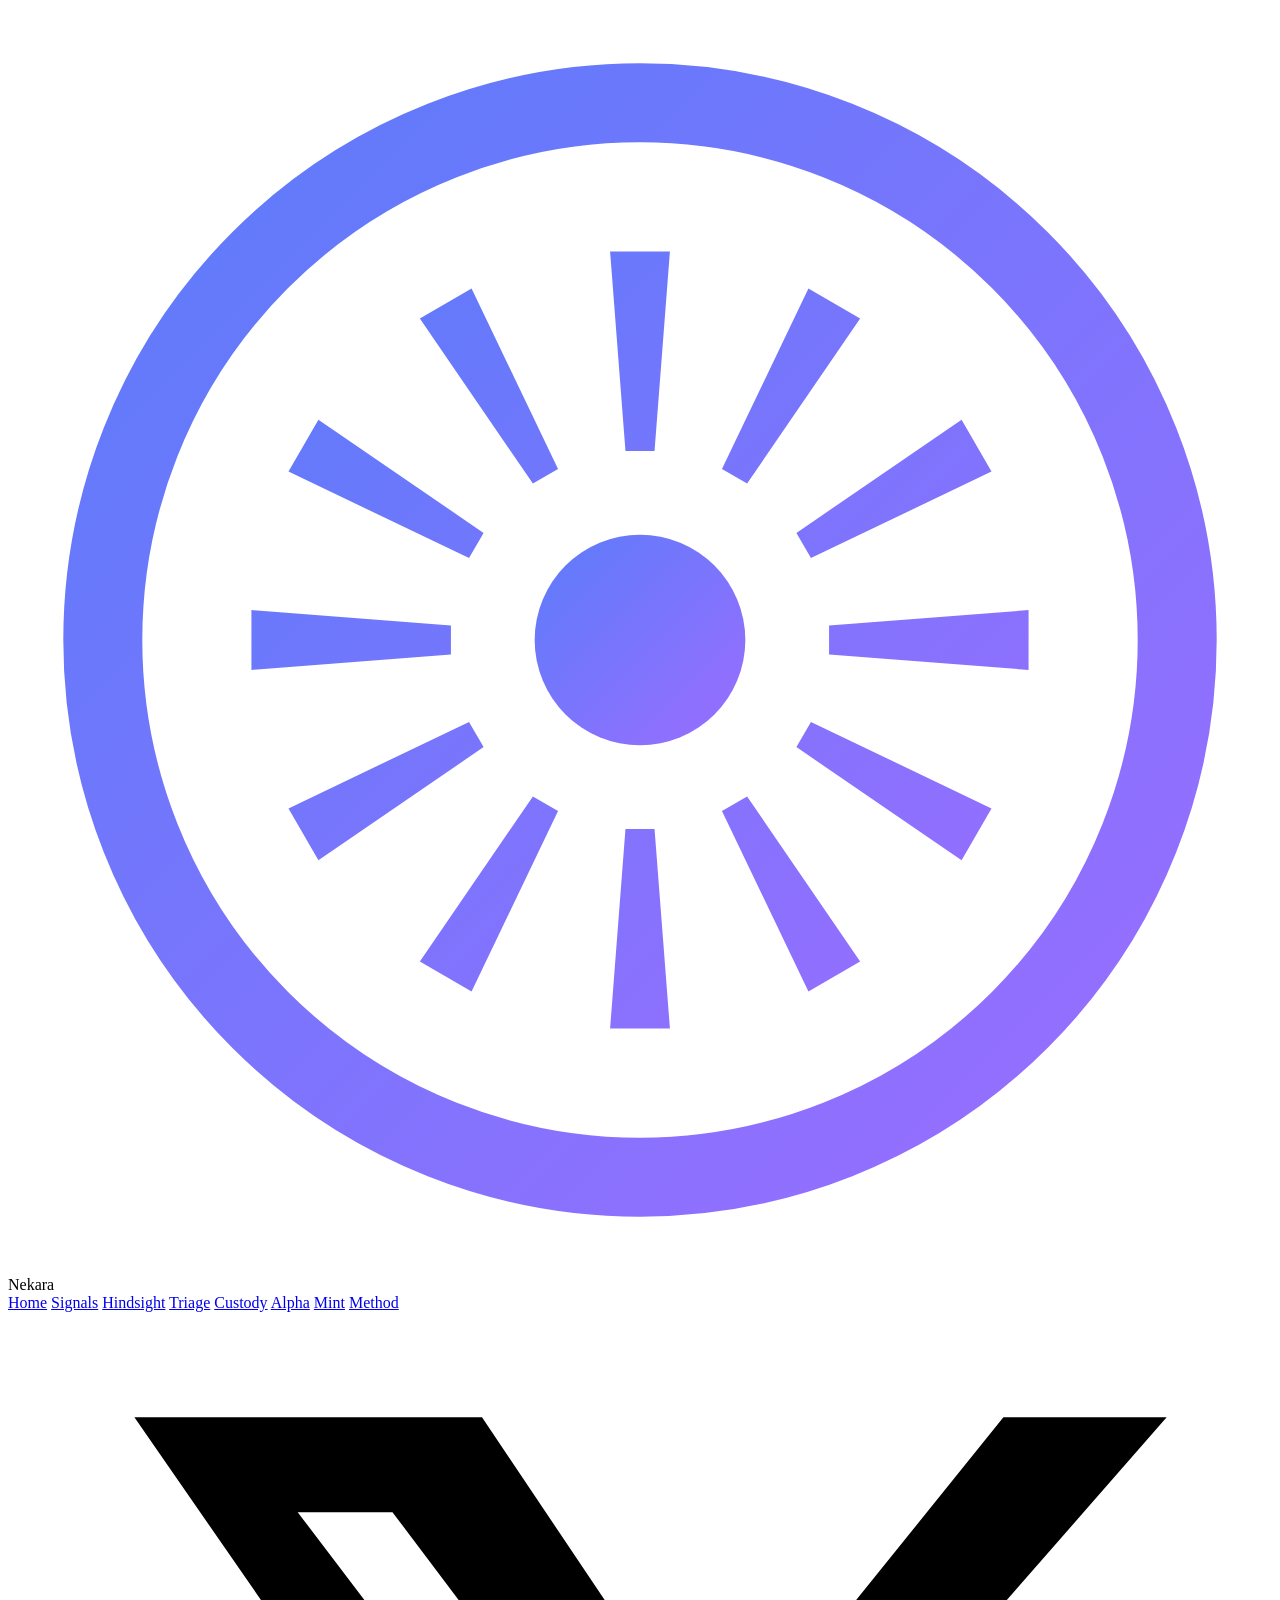
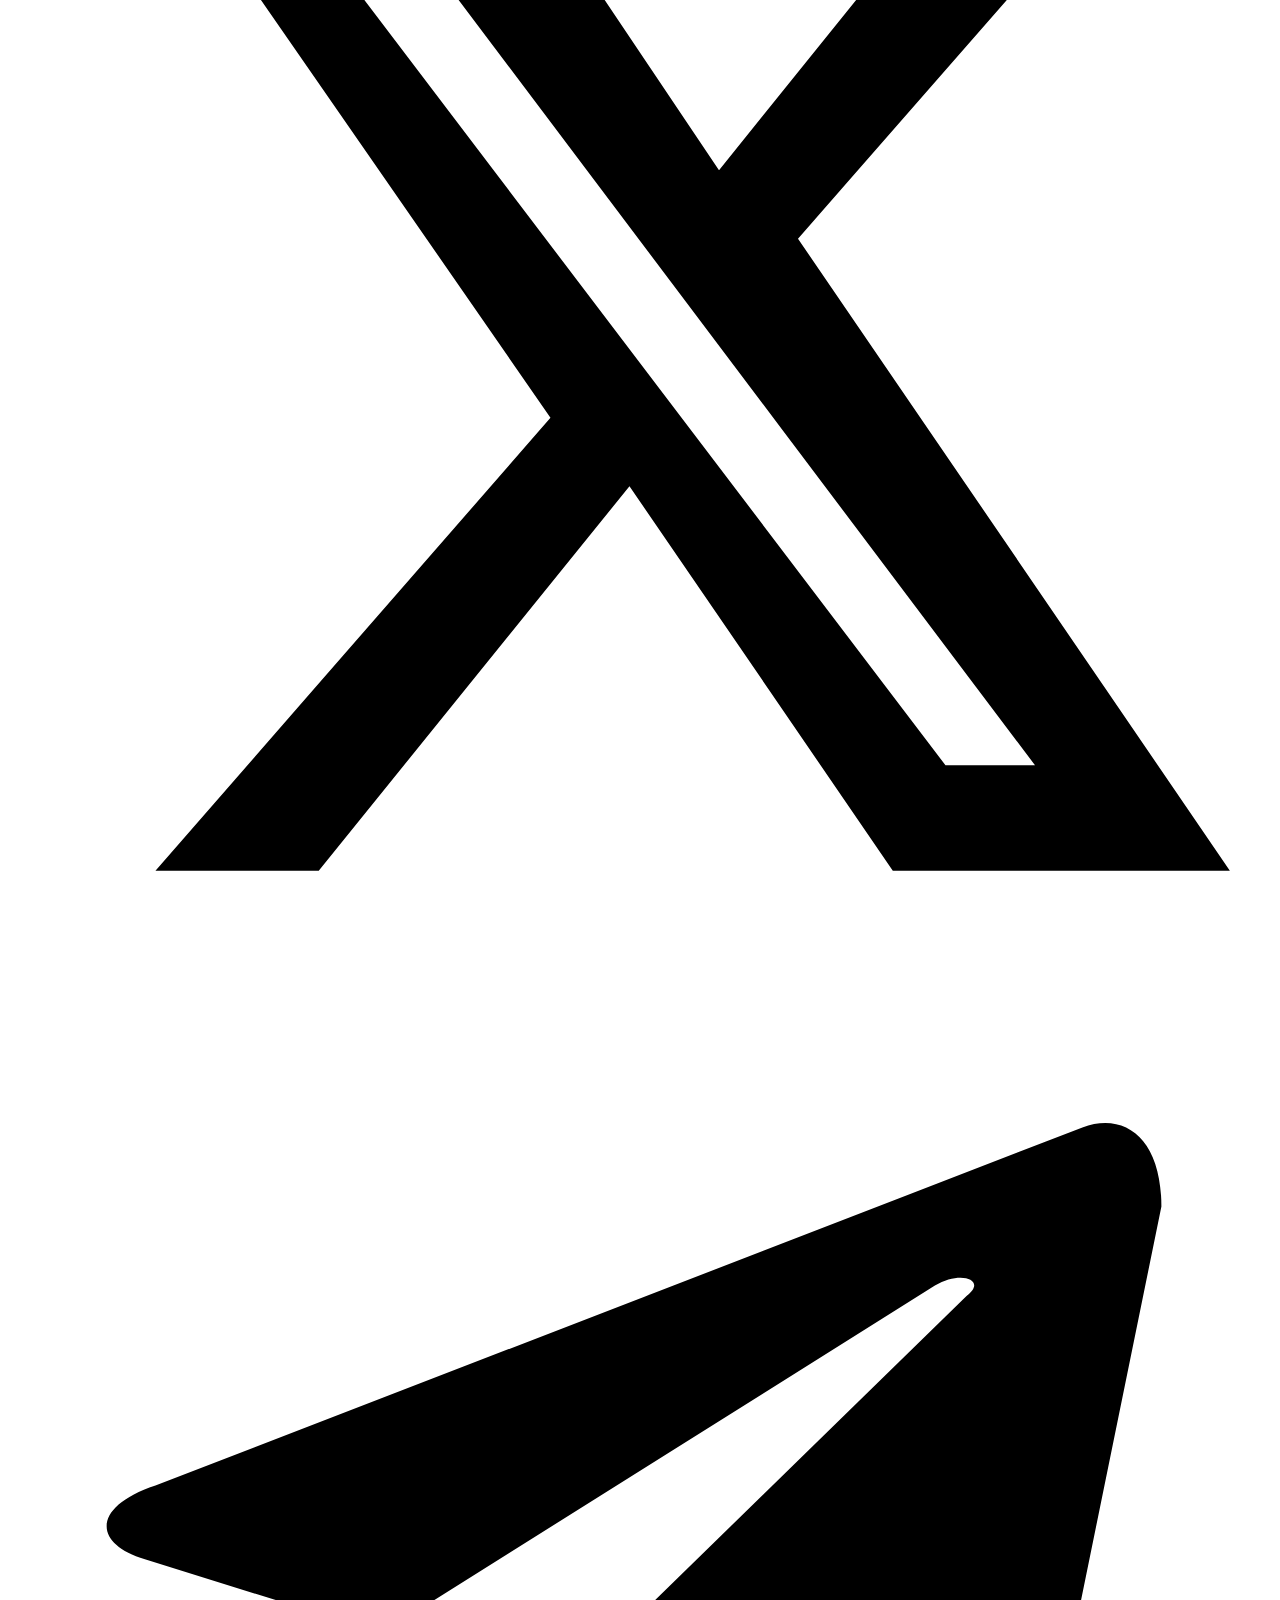
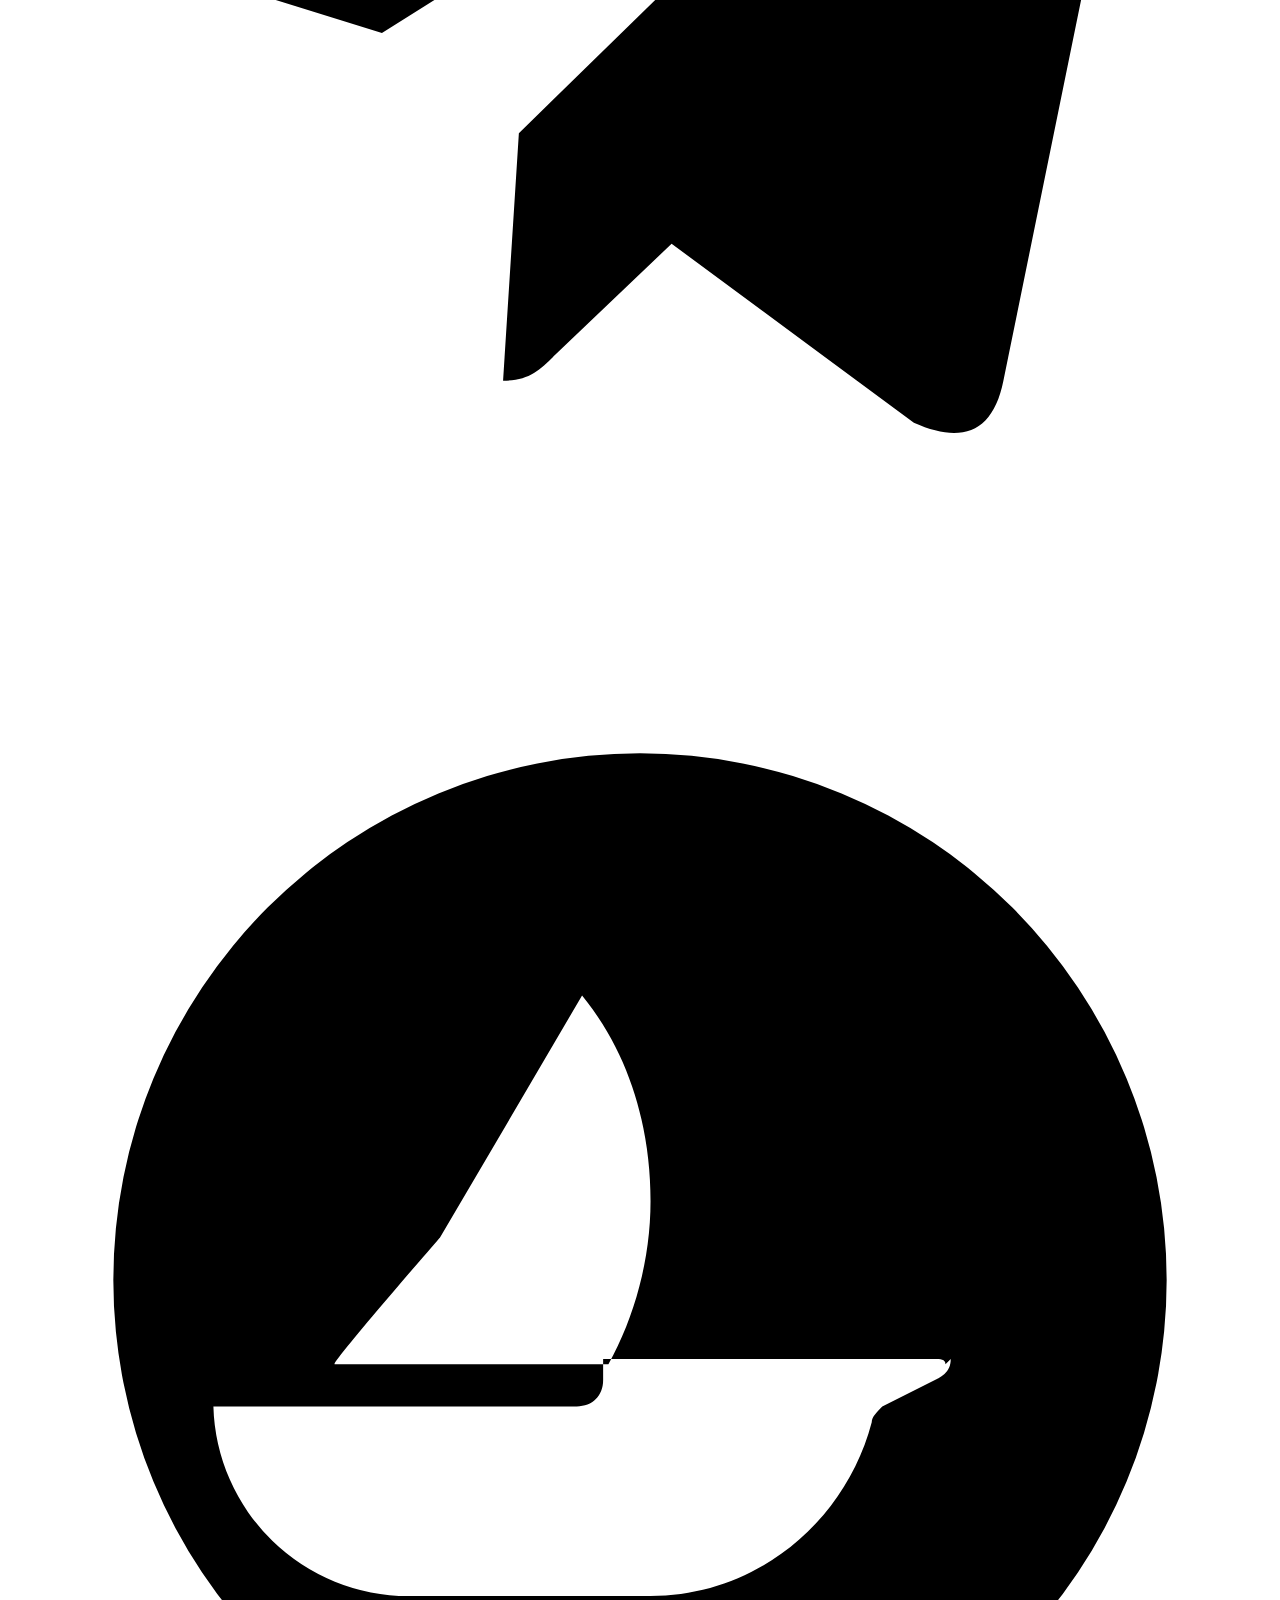
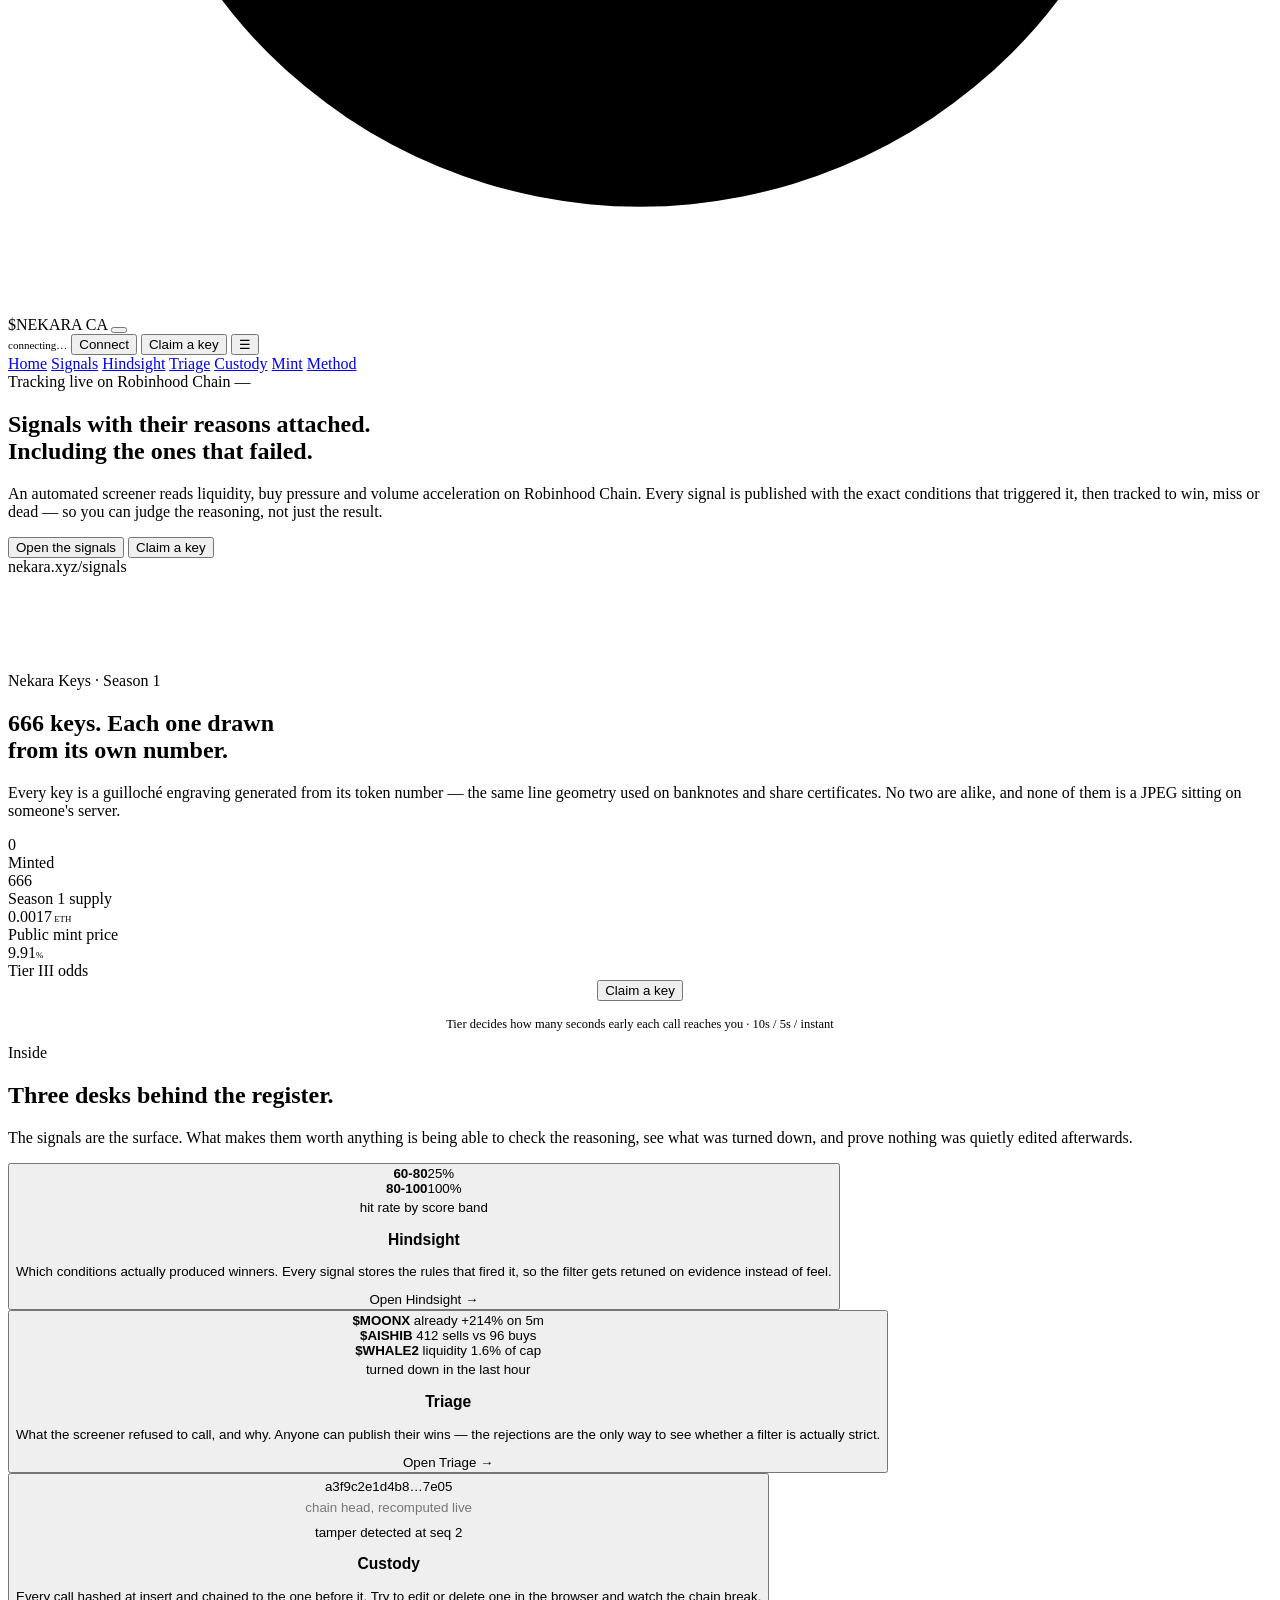
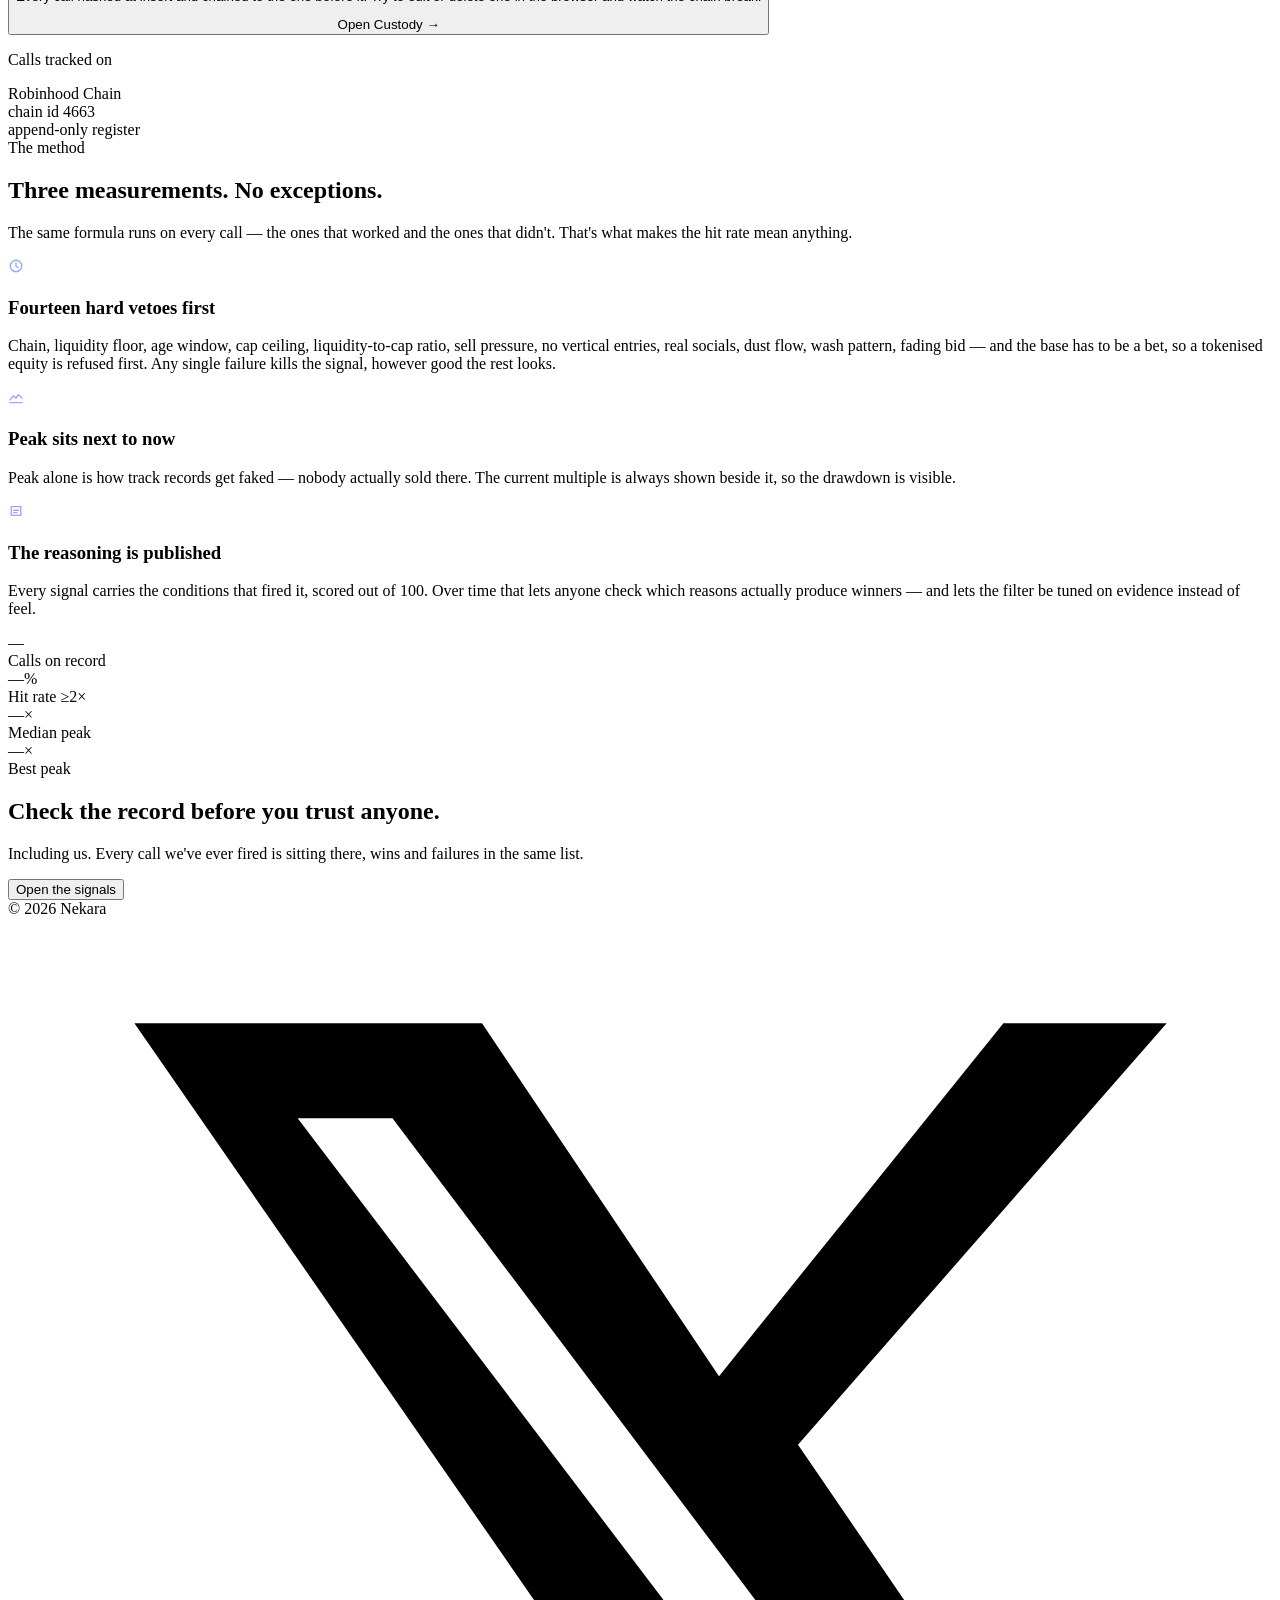
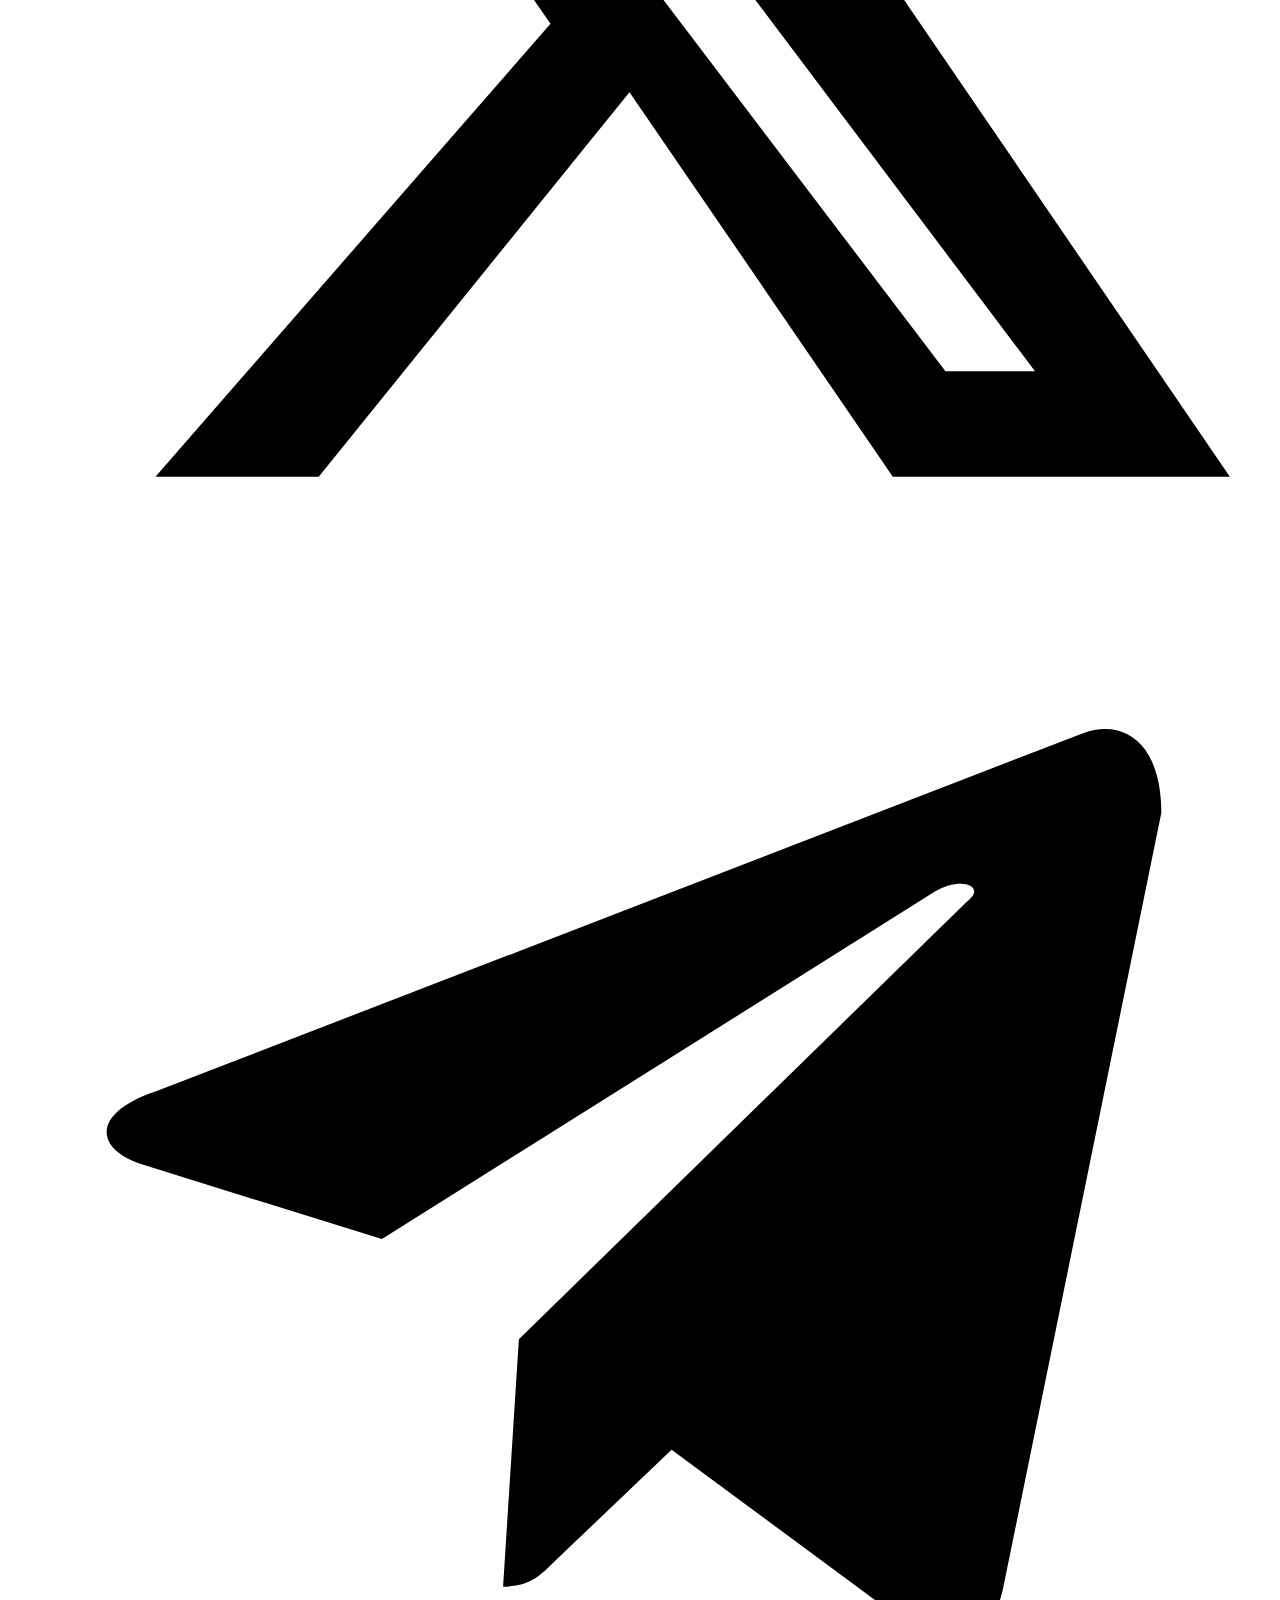
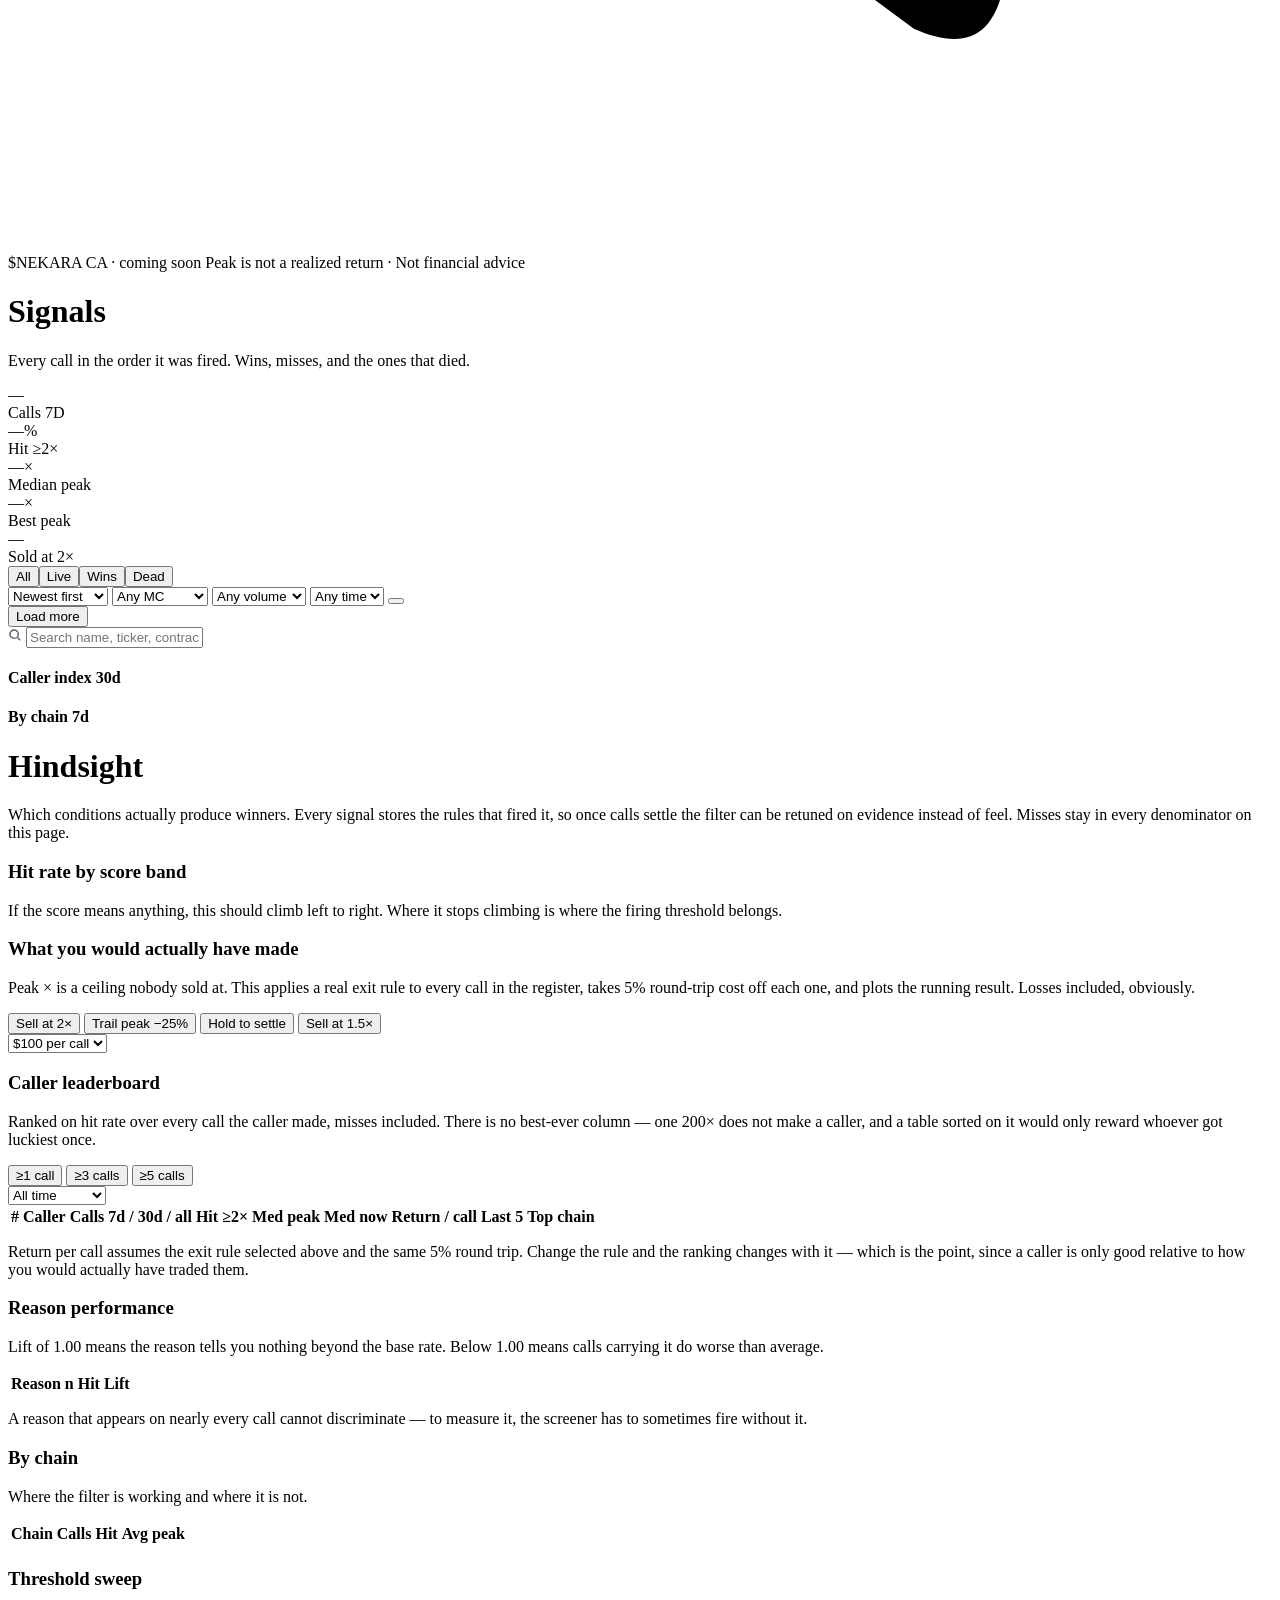
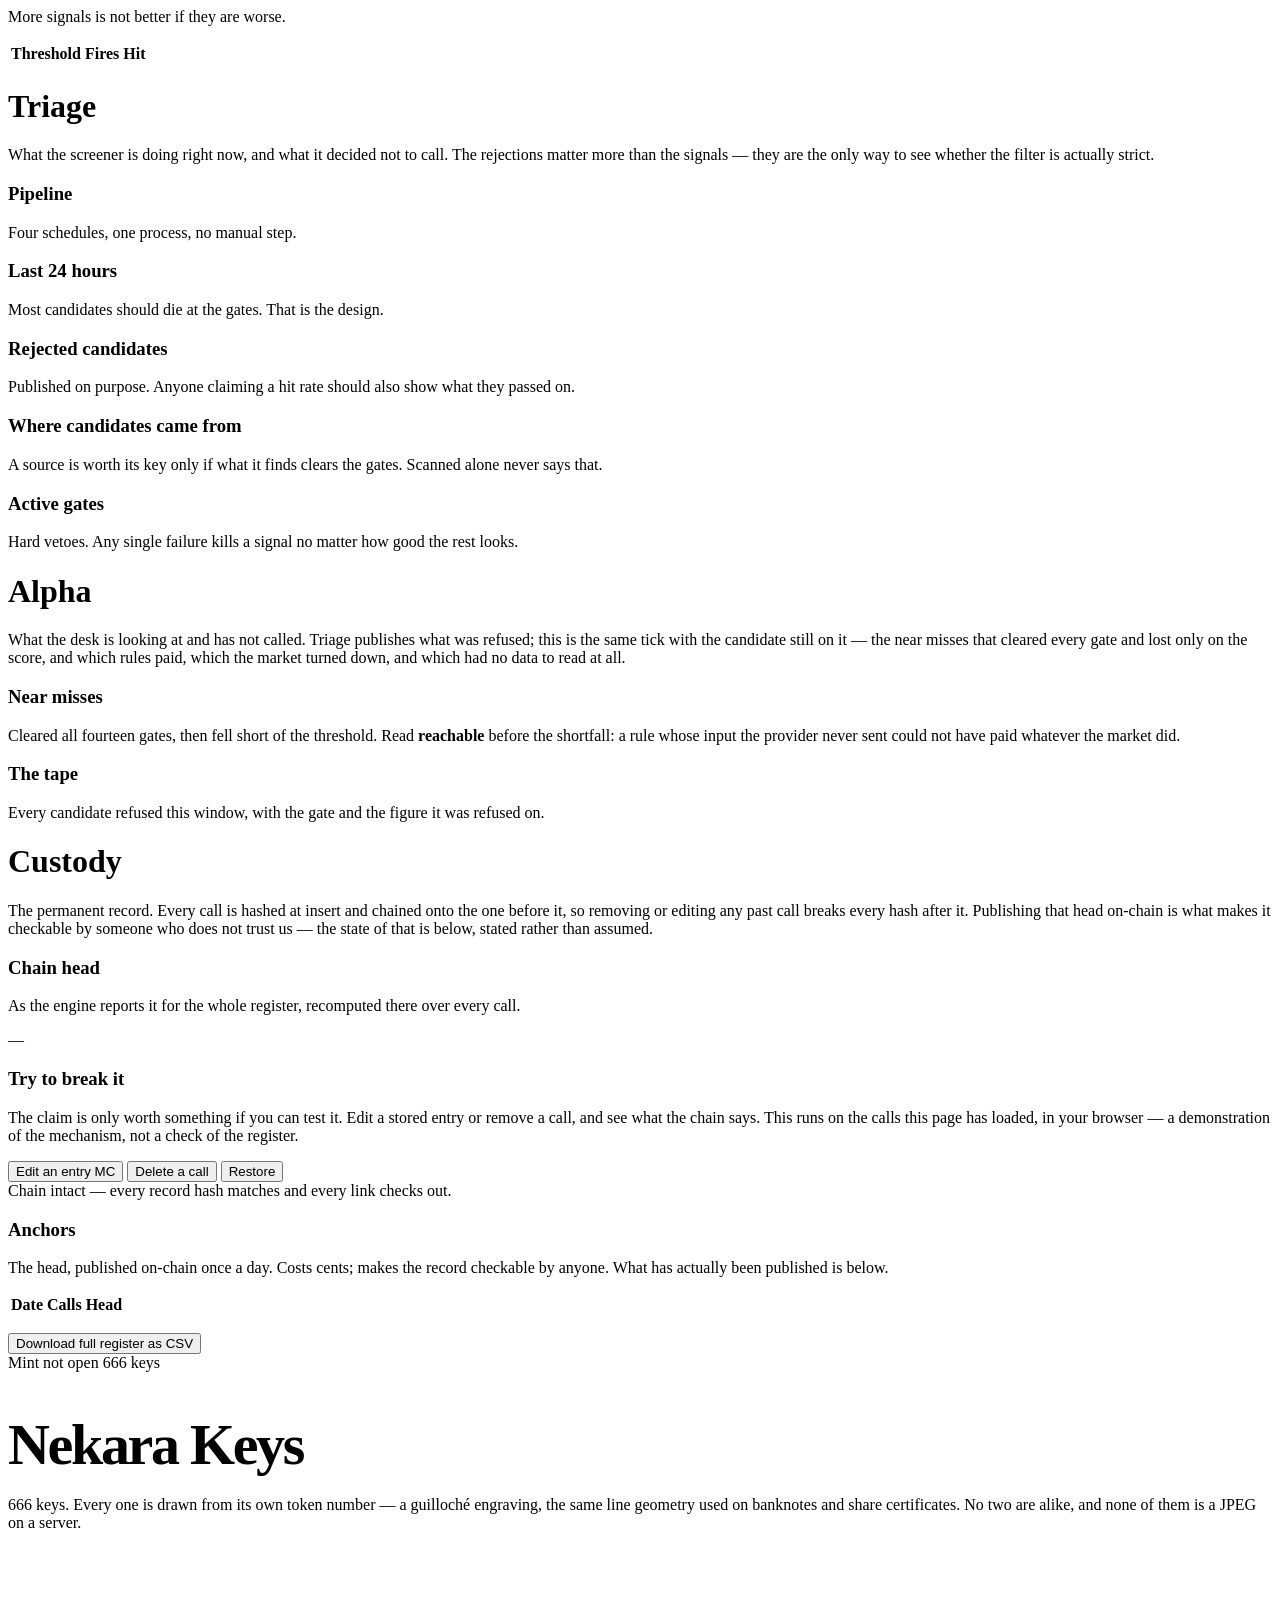
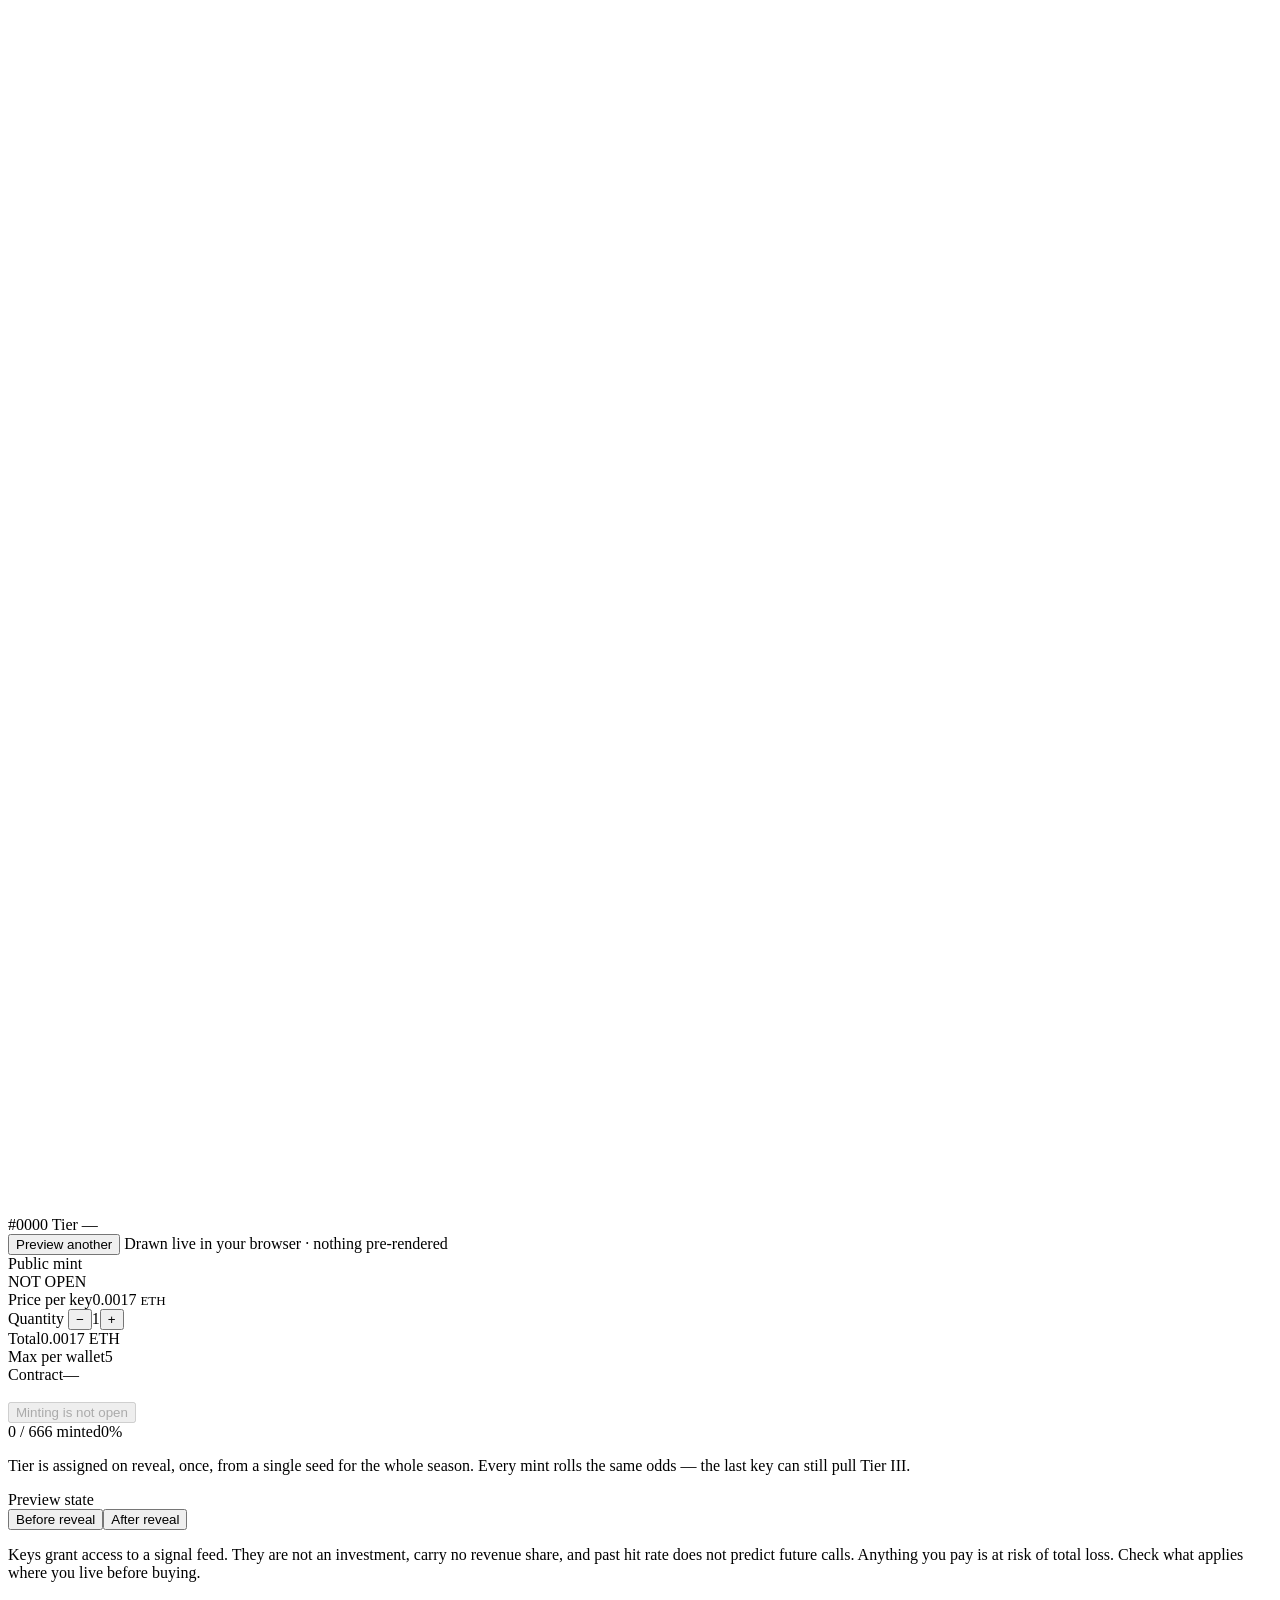
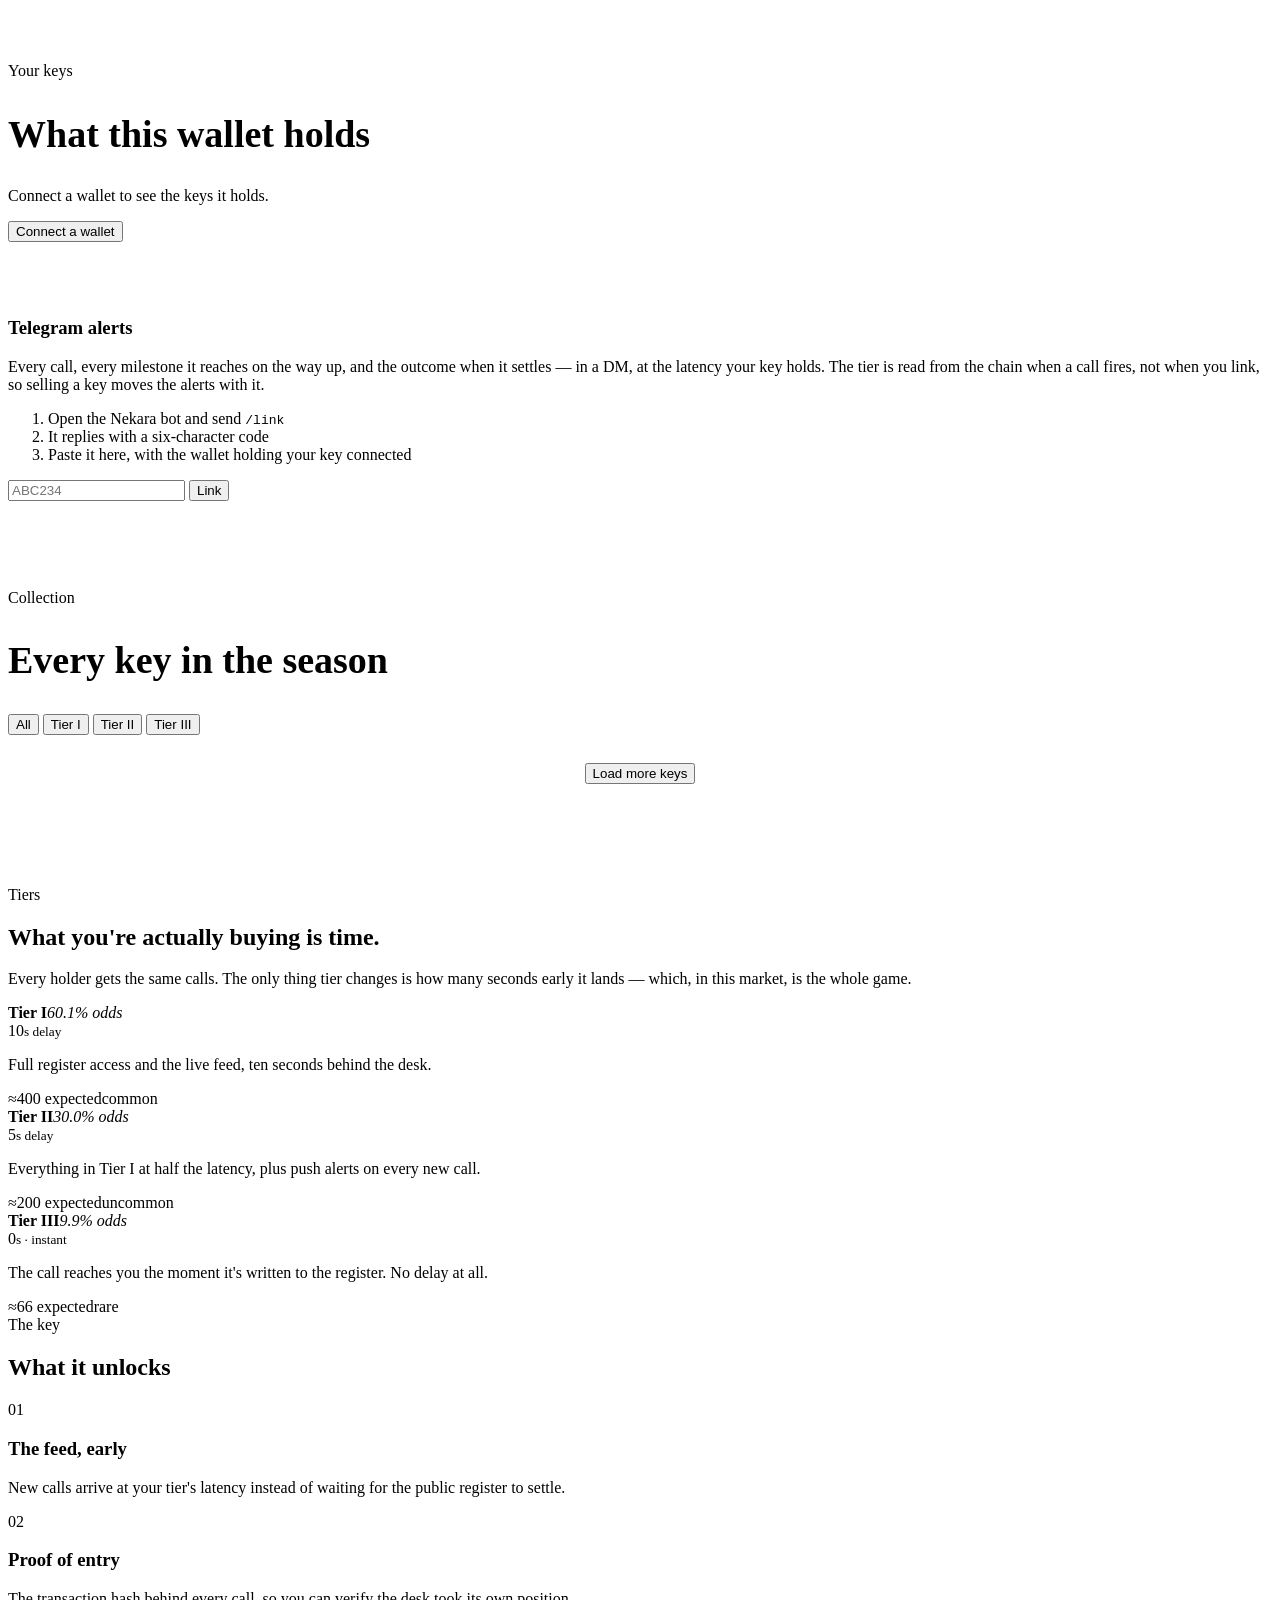
==== commit 0094f3a8: "Site: the token's contract address in the header Owner supplied it, and its EIP-55 checksum verifies" ====
--- a/site/index.html
+++ b/site/index.html
@@ -50,7 +50,7 @@
     <div class="cabar hide-sm">
       <span class="tk">$NEKARA</span><span class="sep"></span>
       <span class="lbl">CA</span>
-      <span class="val soon"><i></i>Coming soon</span>
+      <button class="val ca" id="caVal" type="button" title="Salin alamat kontrak"></button>
     </div>
     <span class="pulse hide-sm" id="syncDot"></span>
     <span class="mono hide-sm" style="font-size:11px;color:var(--tx-3)" id="syncTxt">connecting…</span>
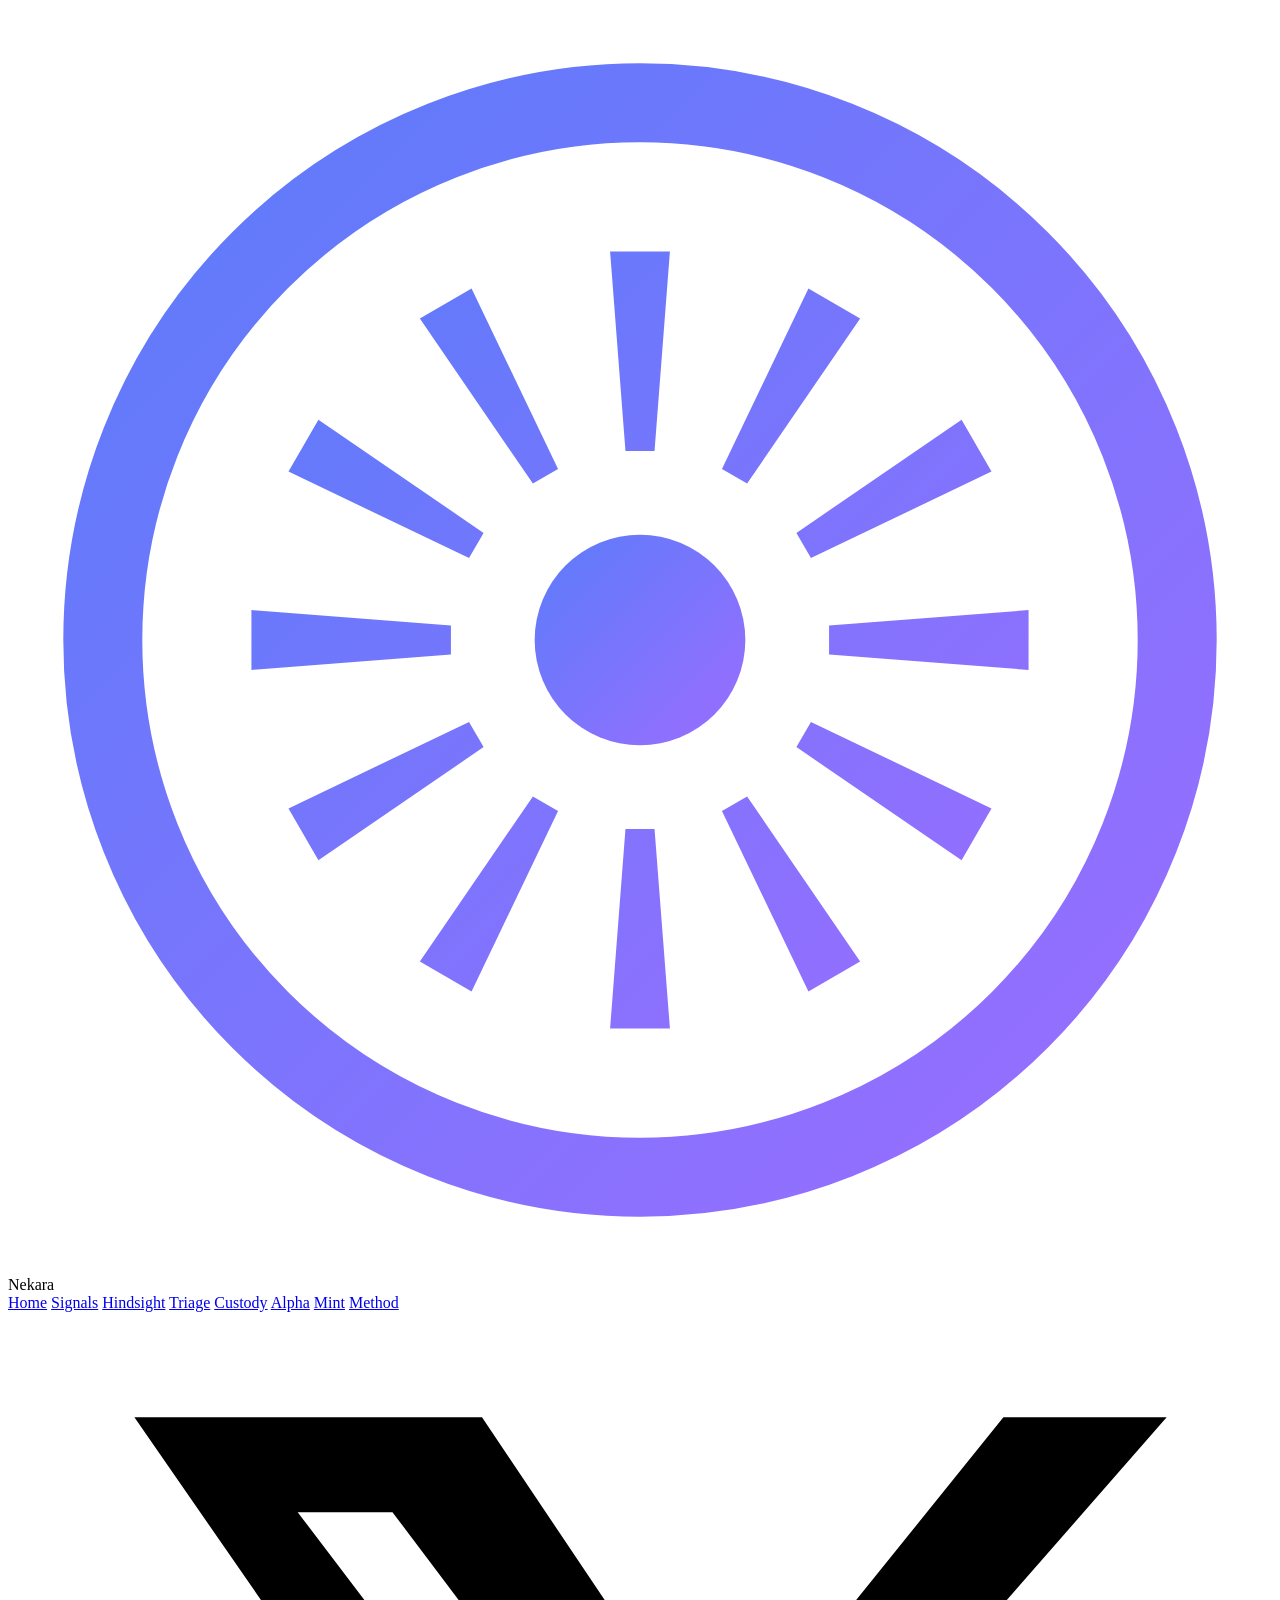
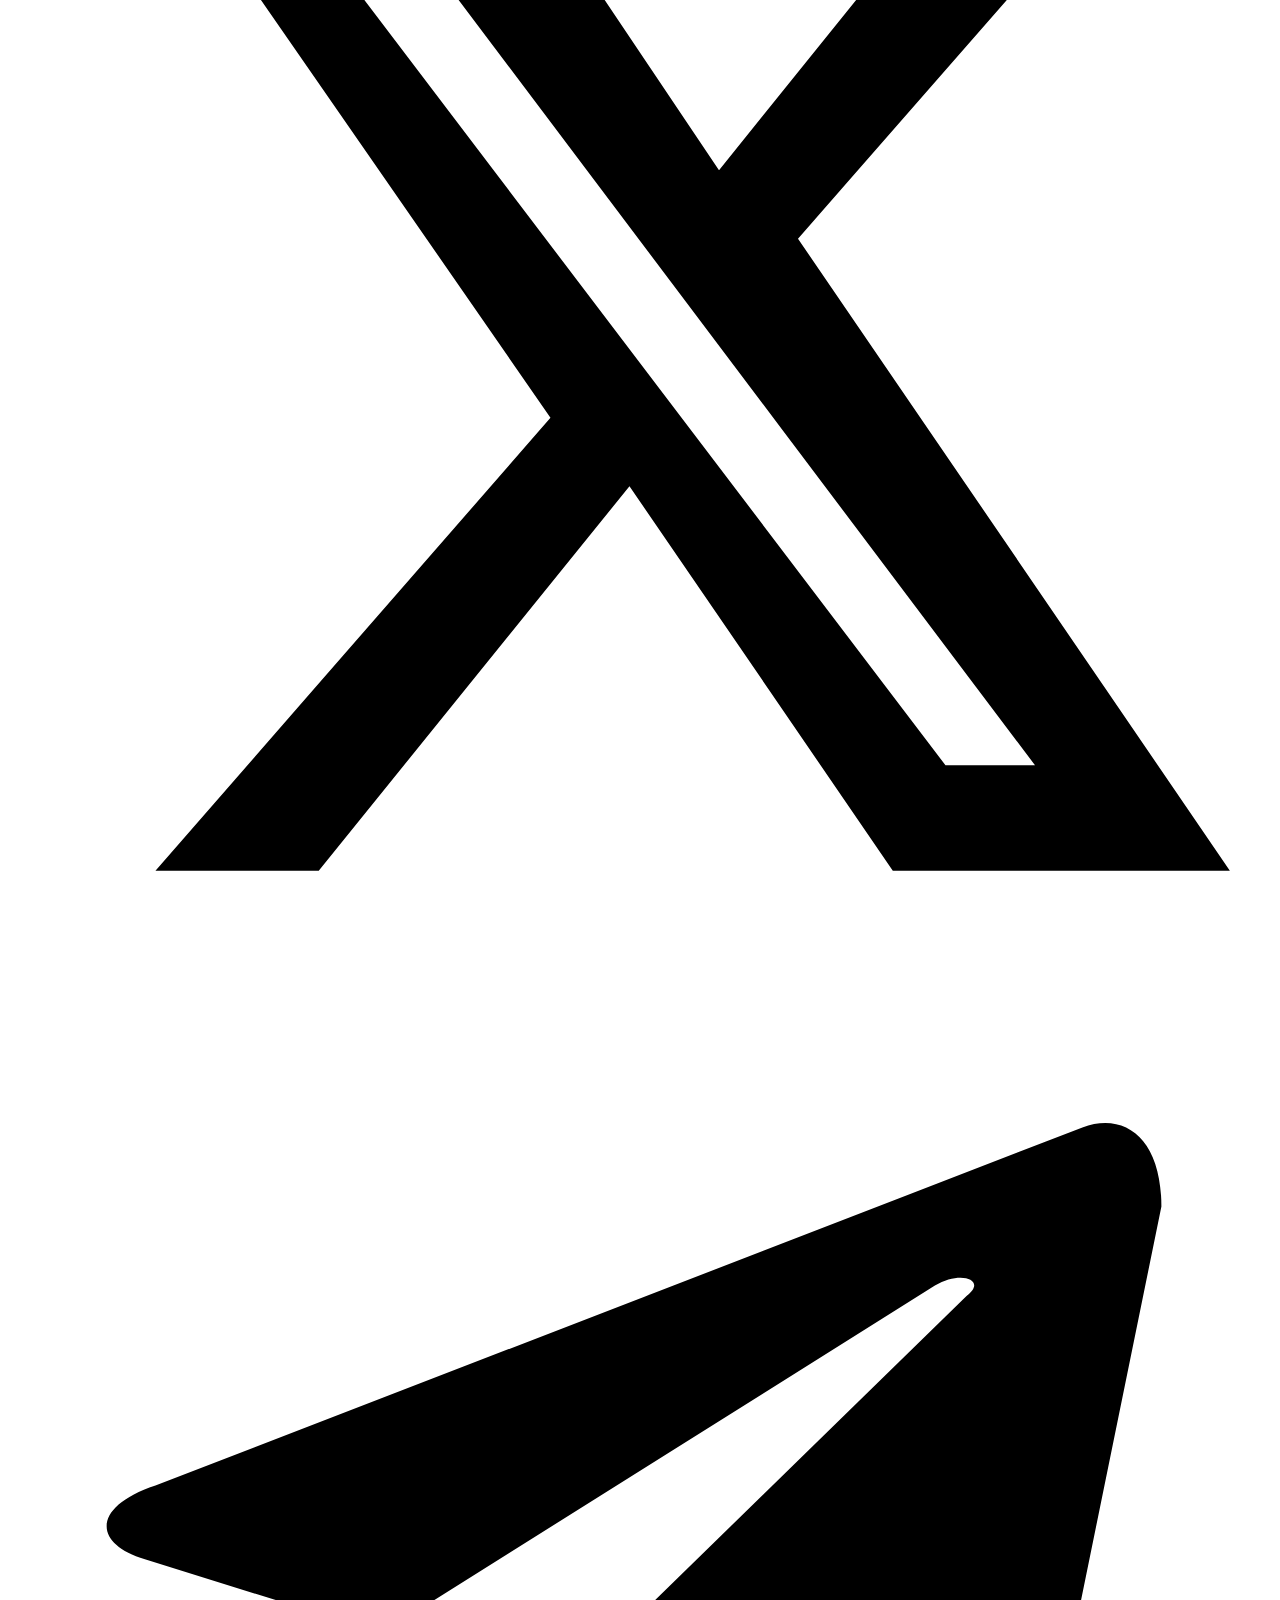
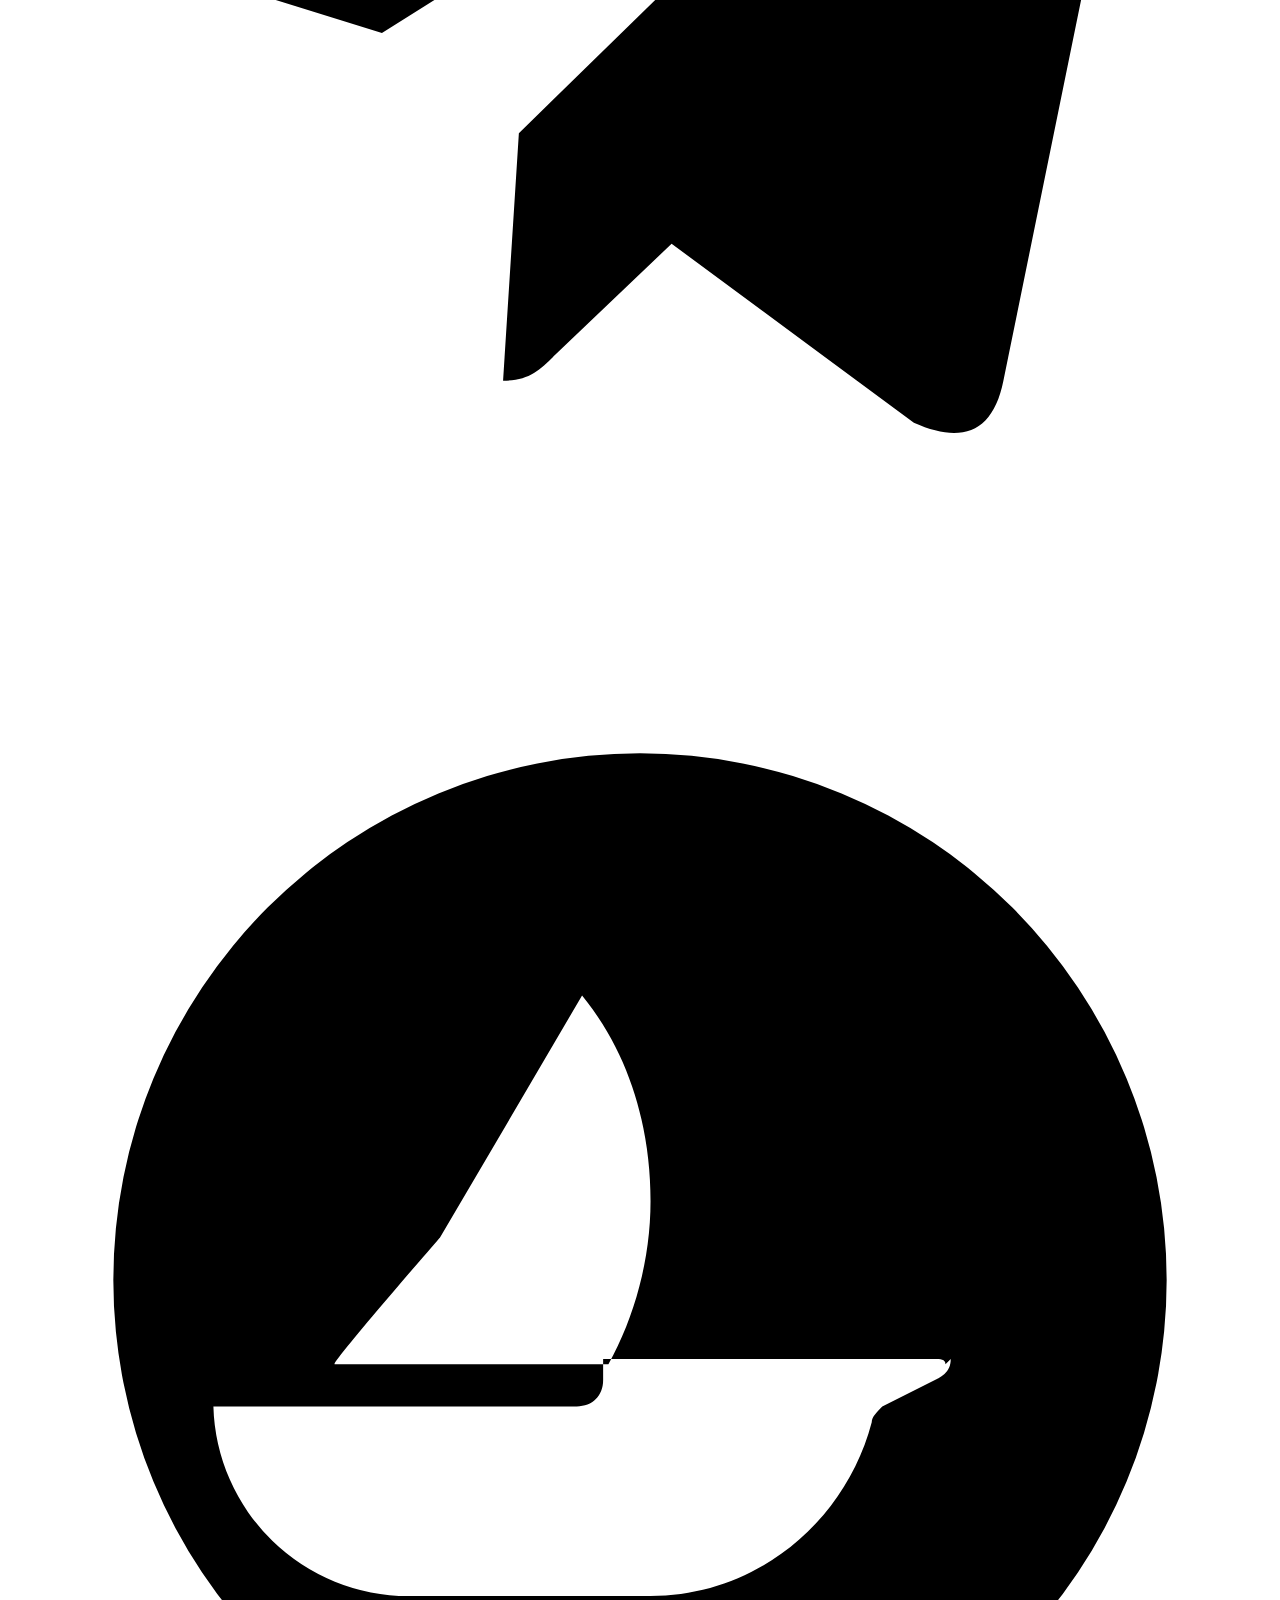
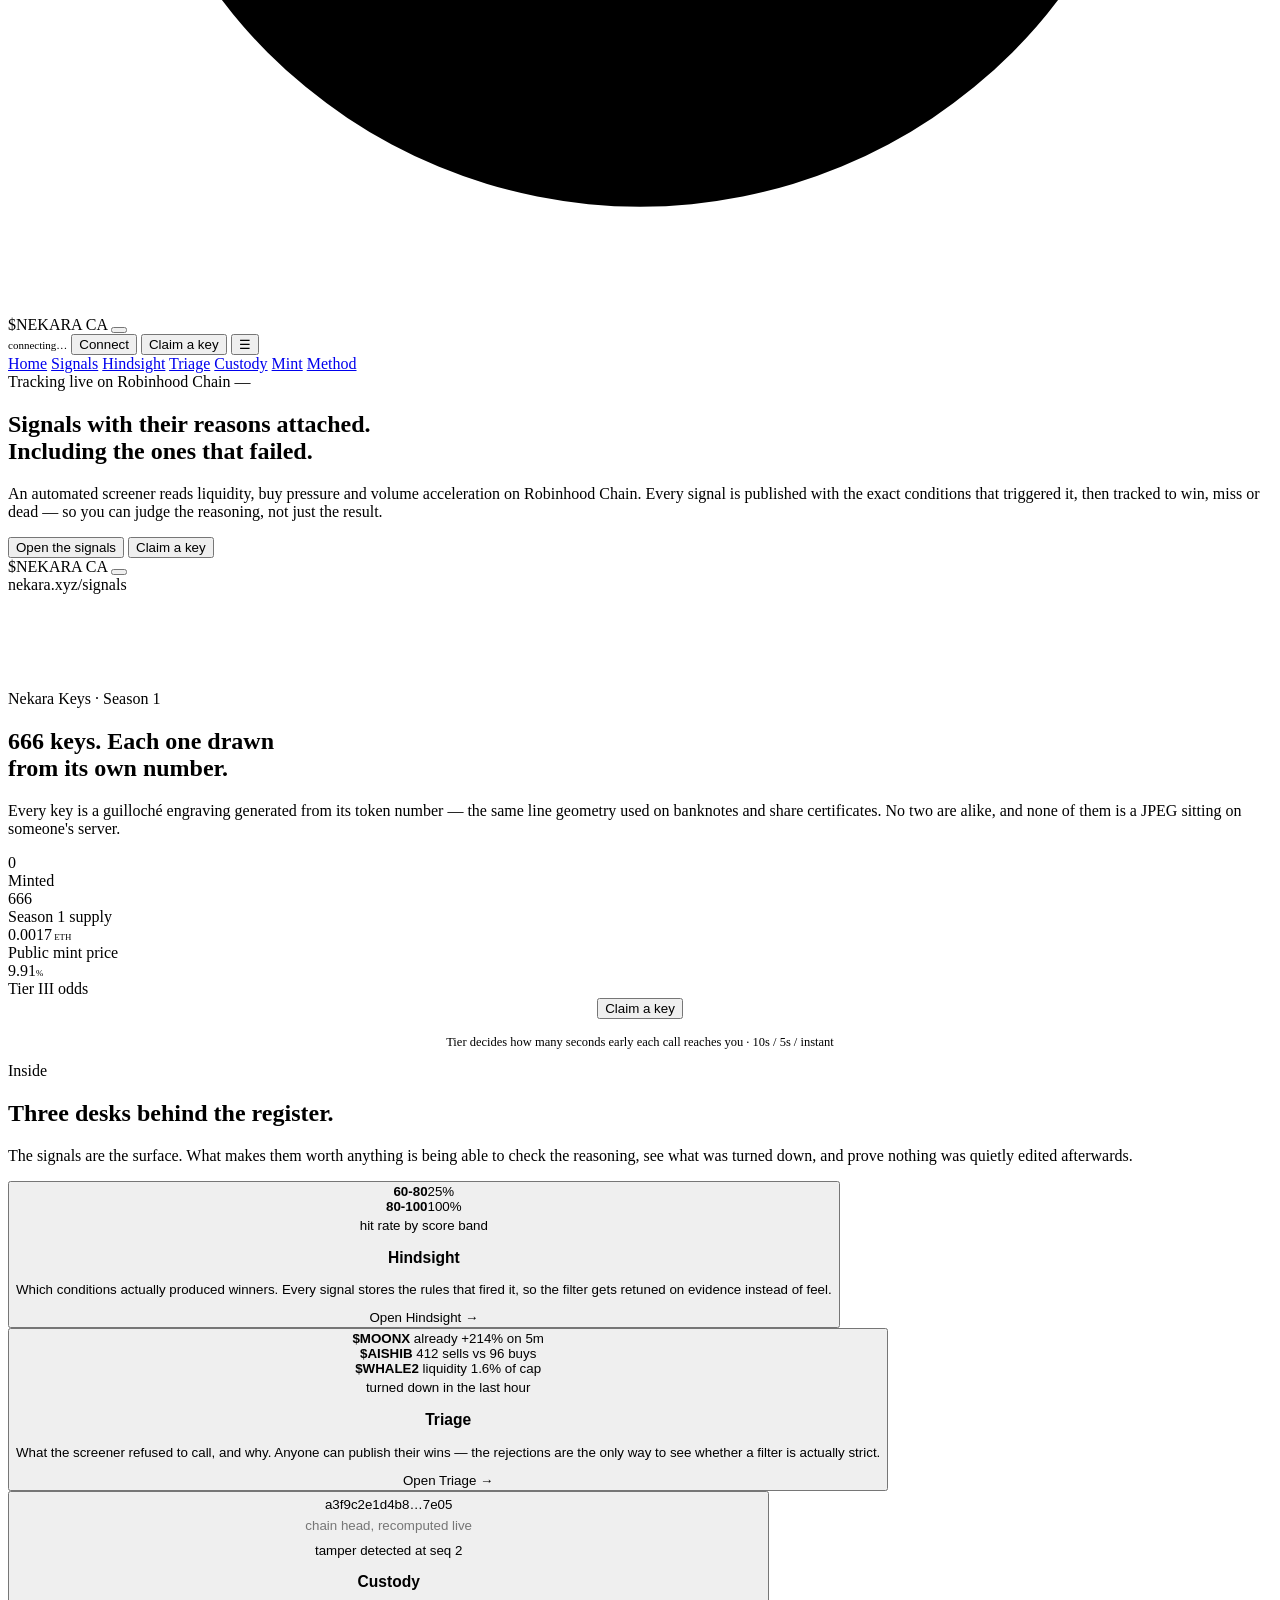
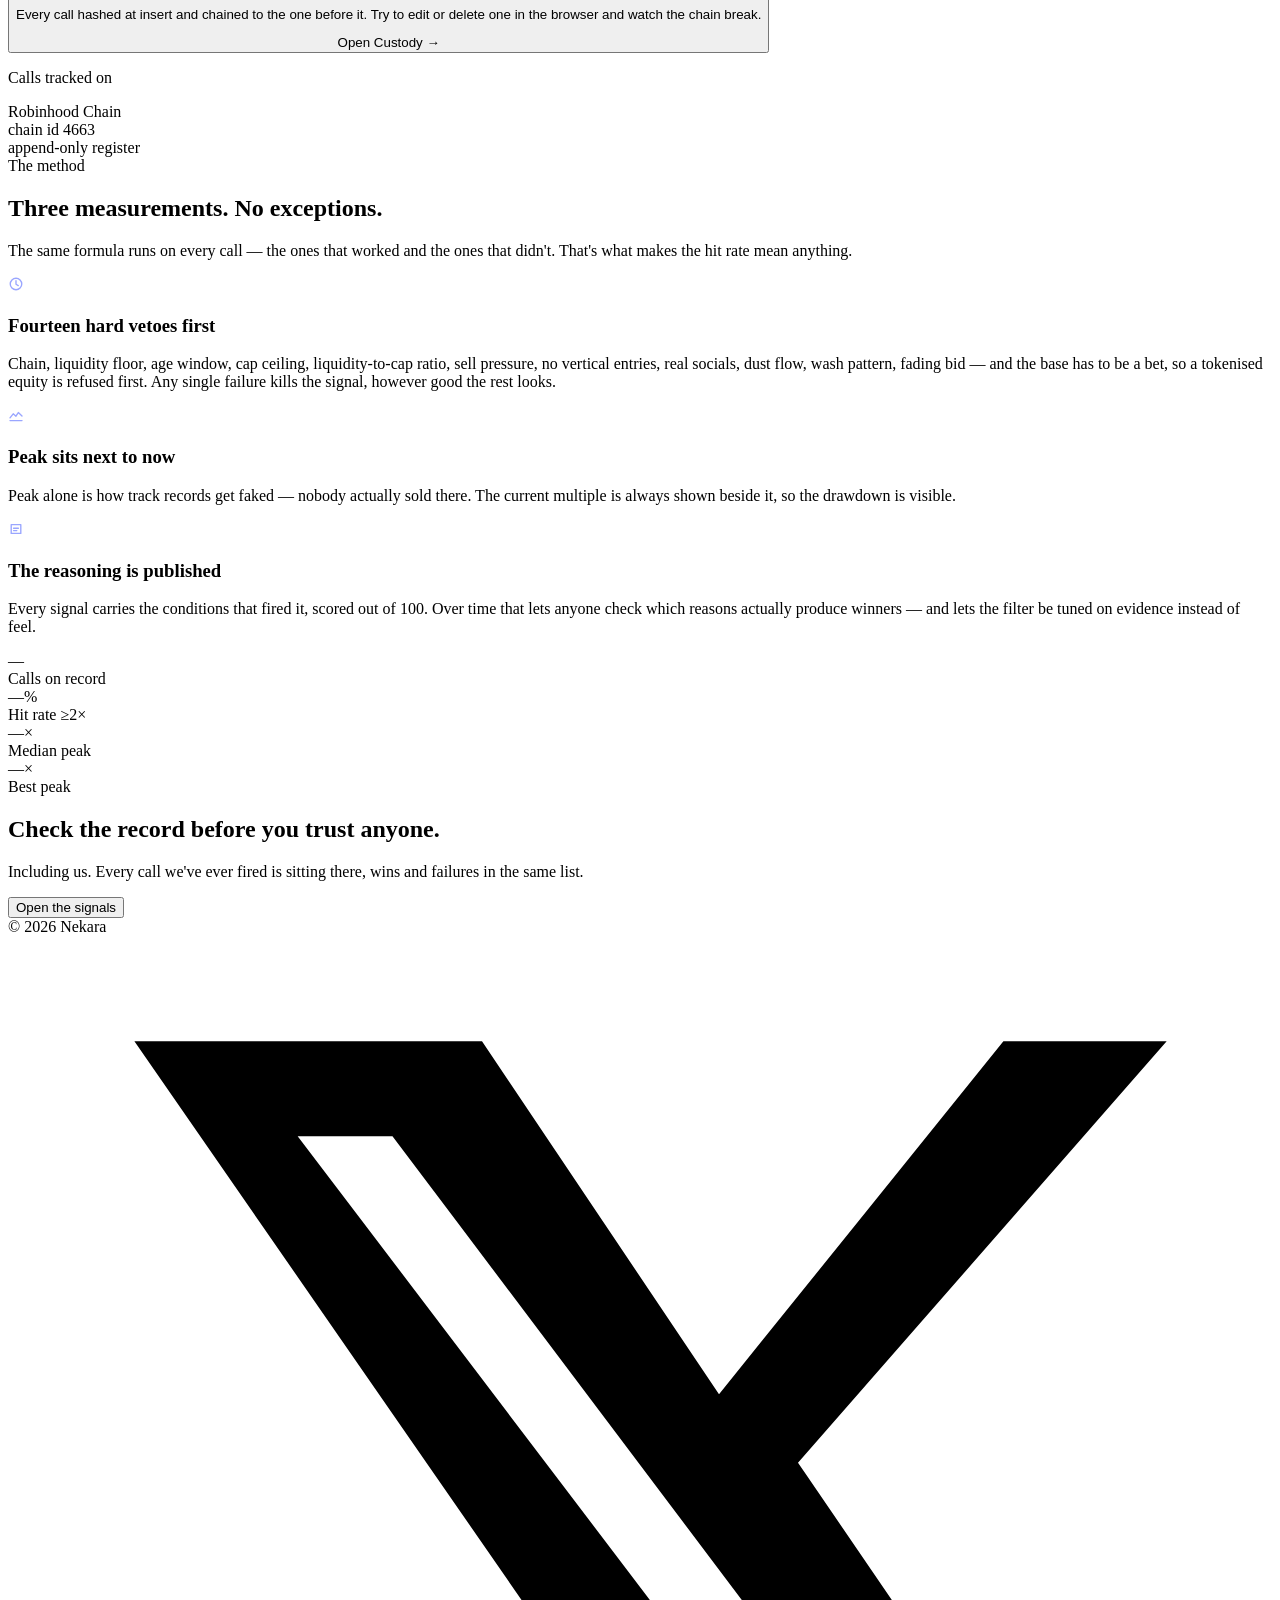
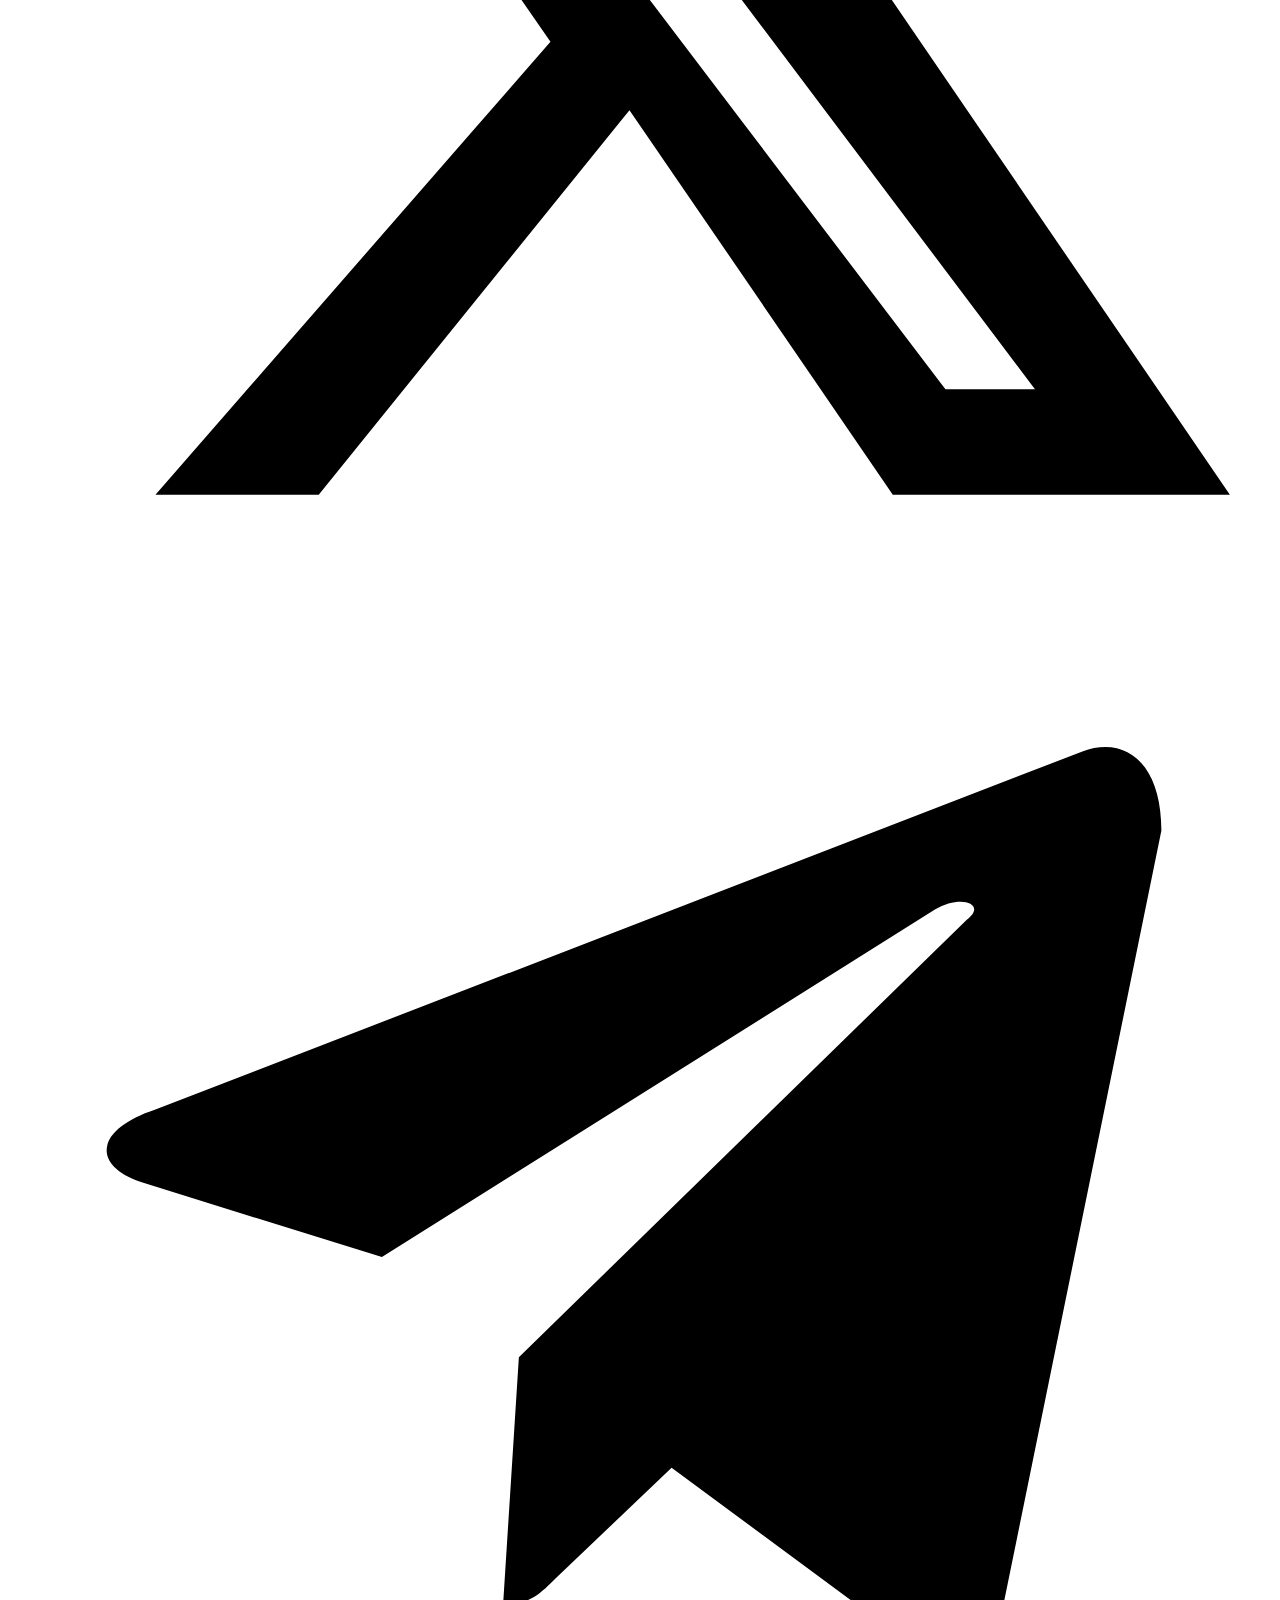
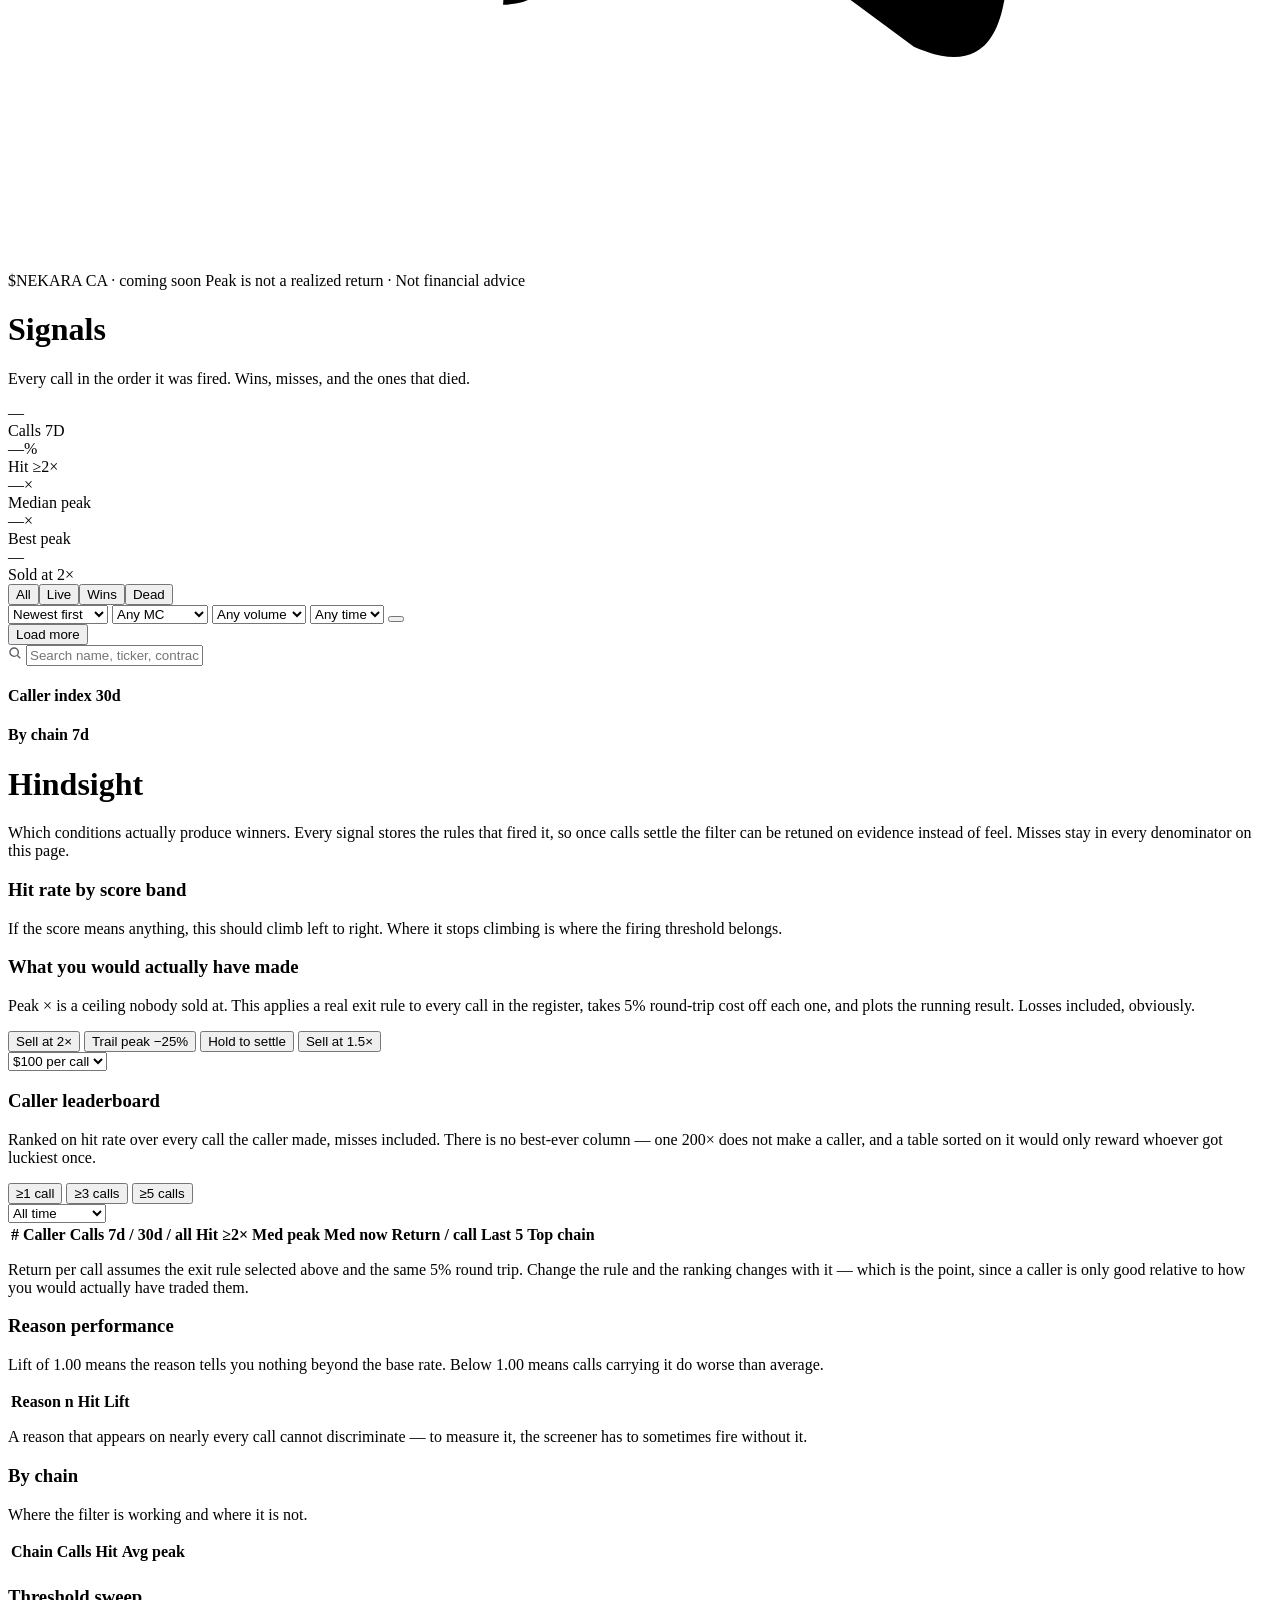
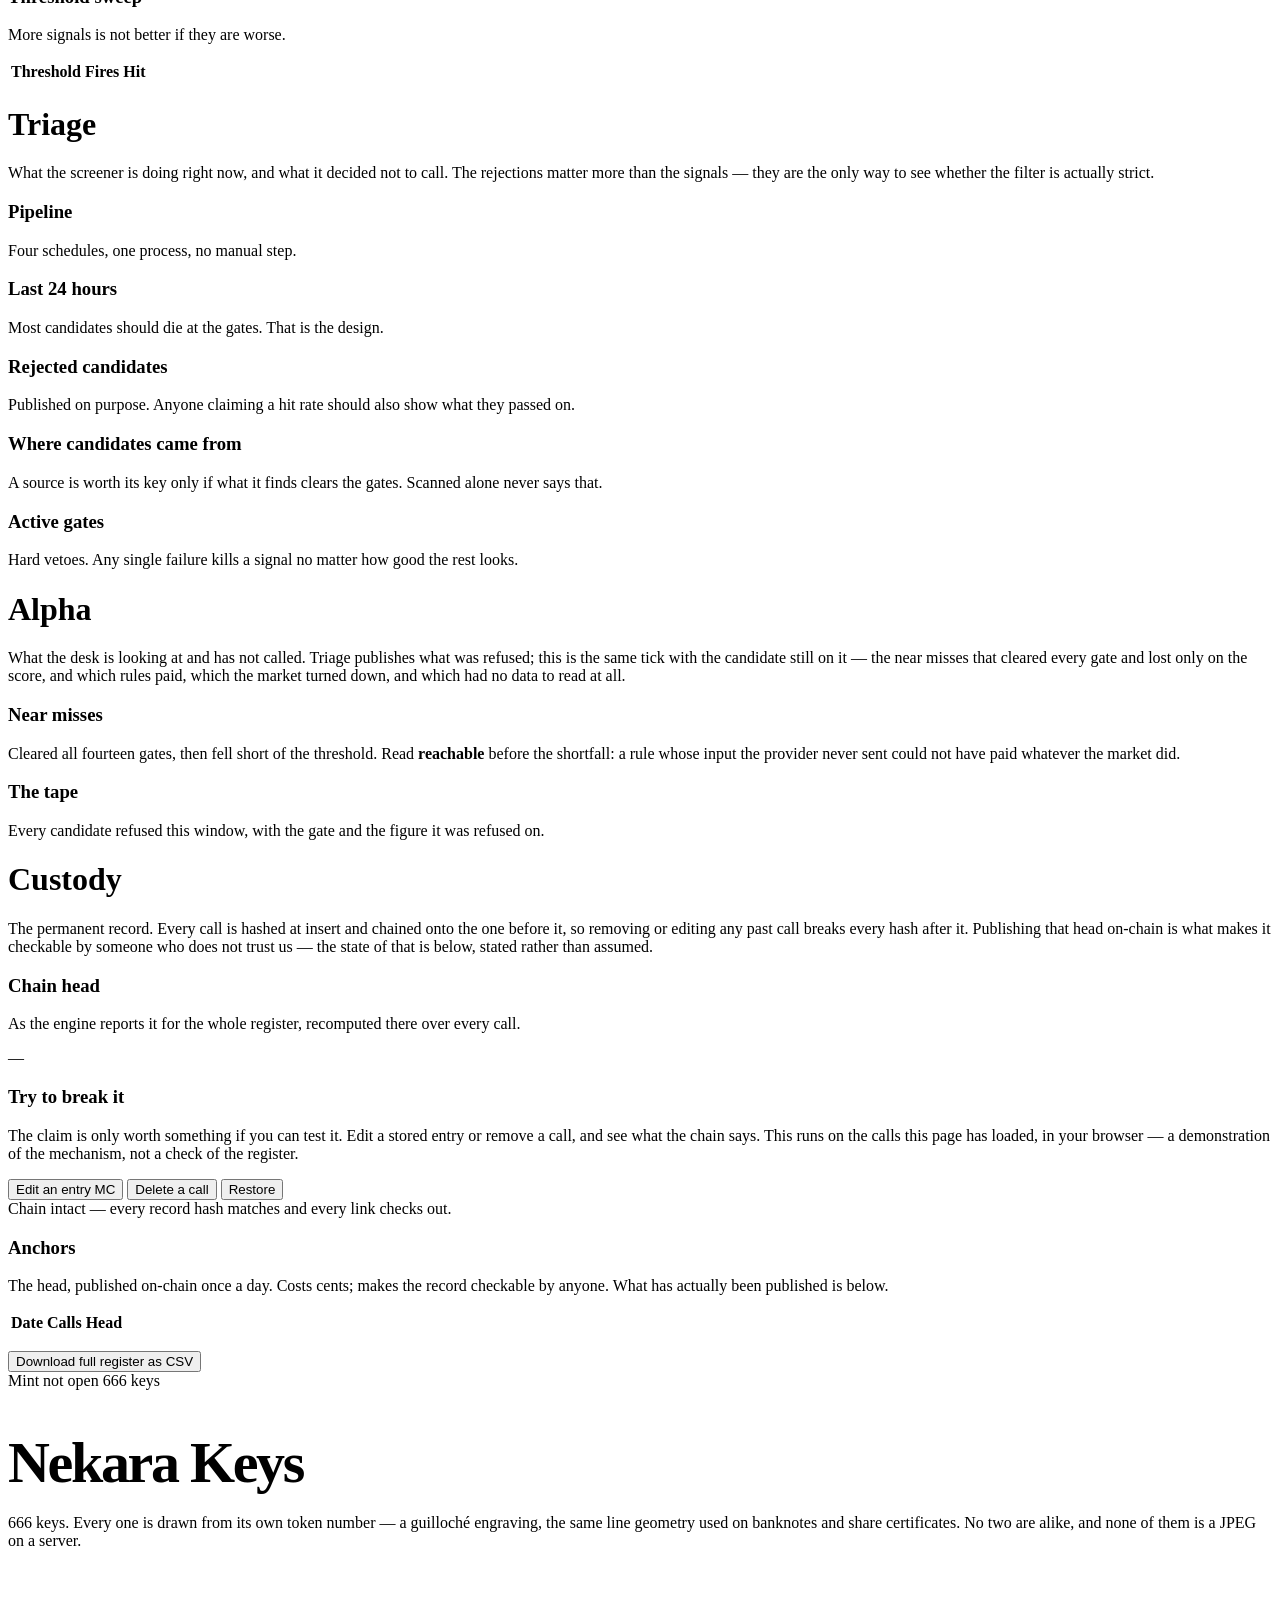
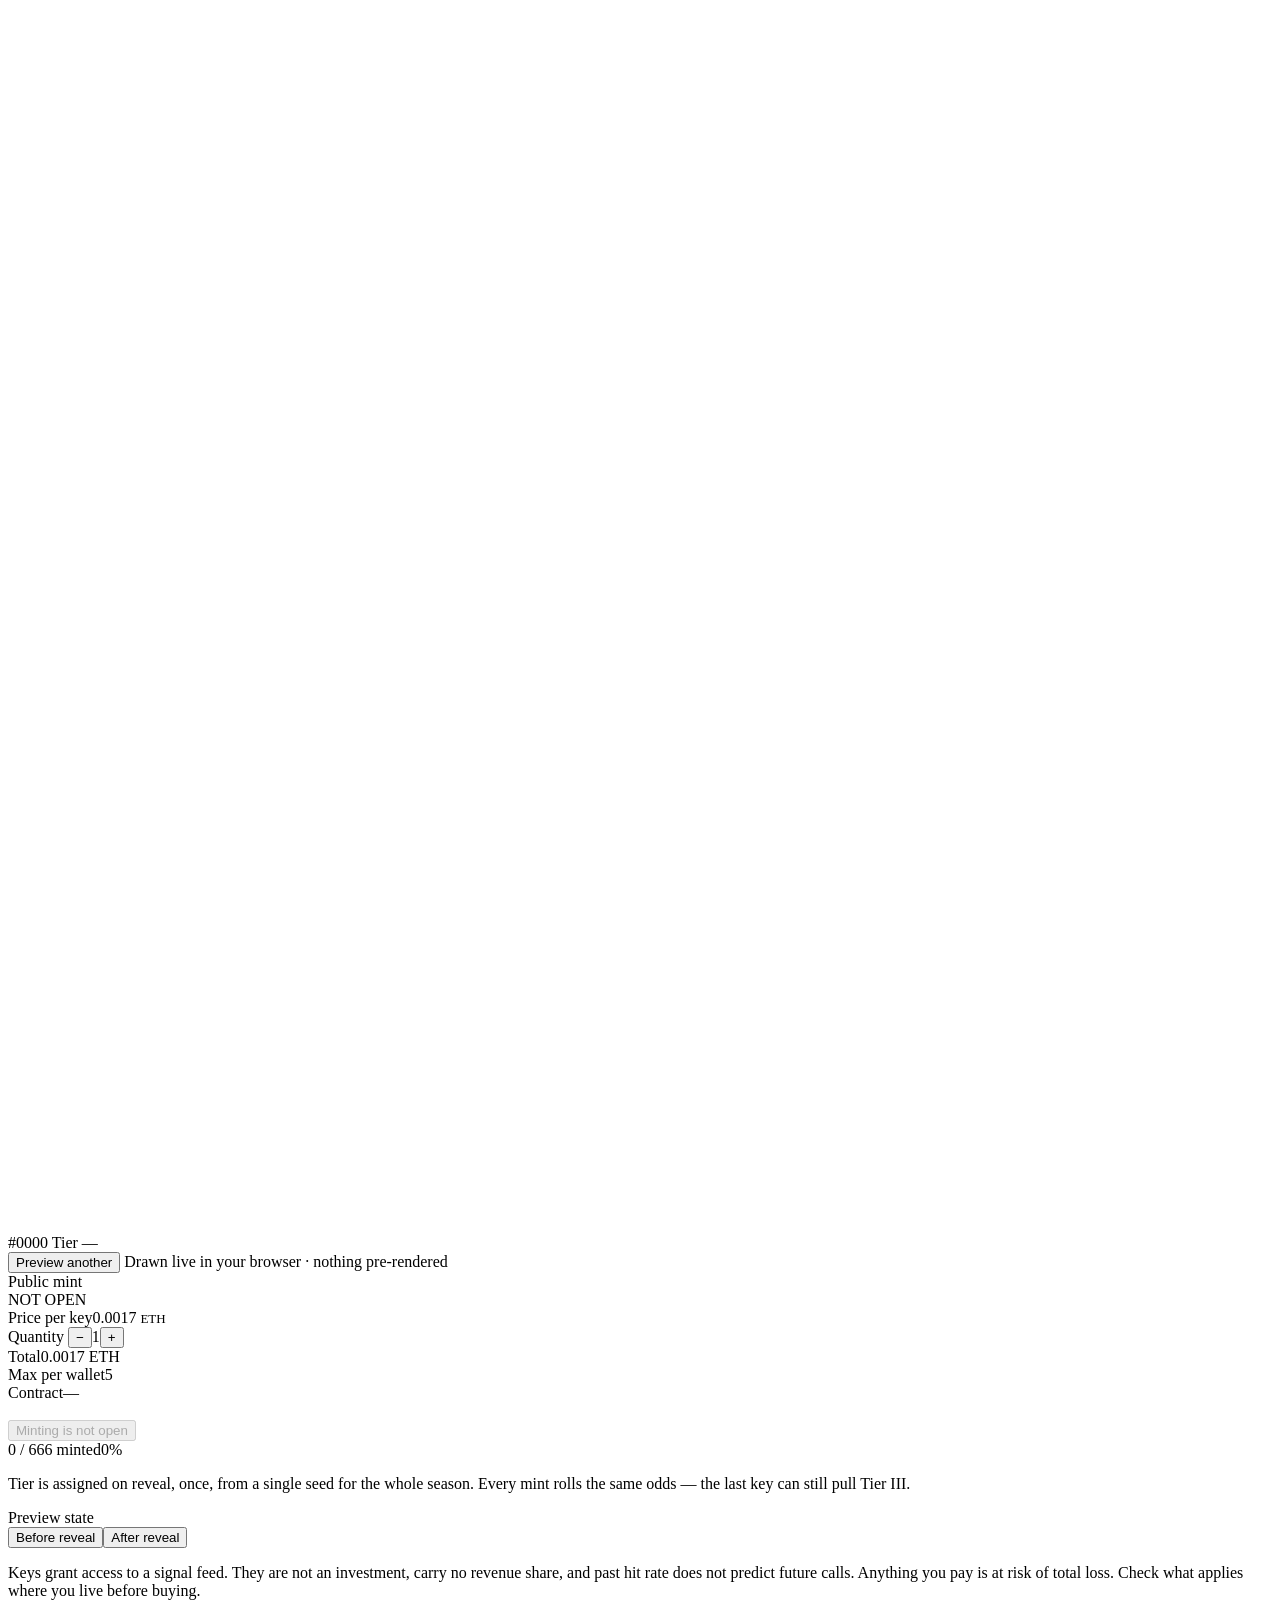
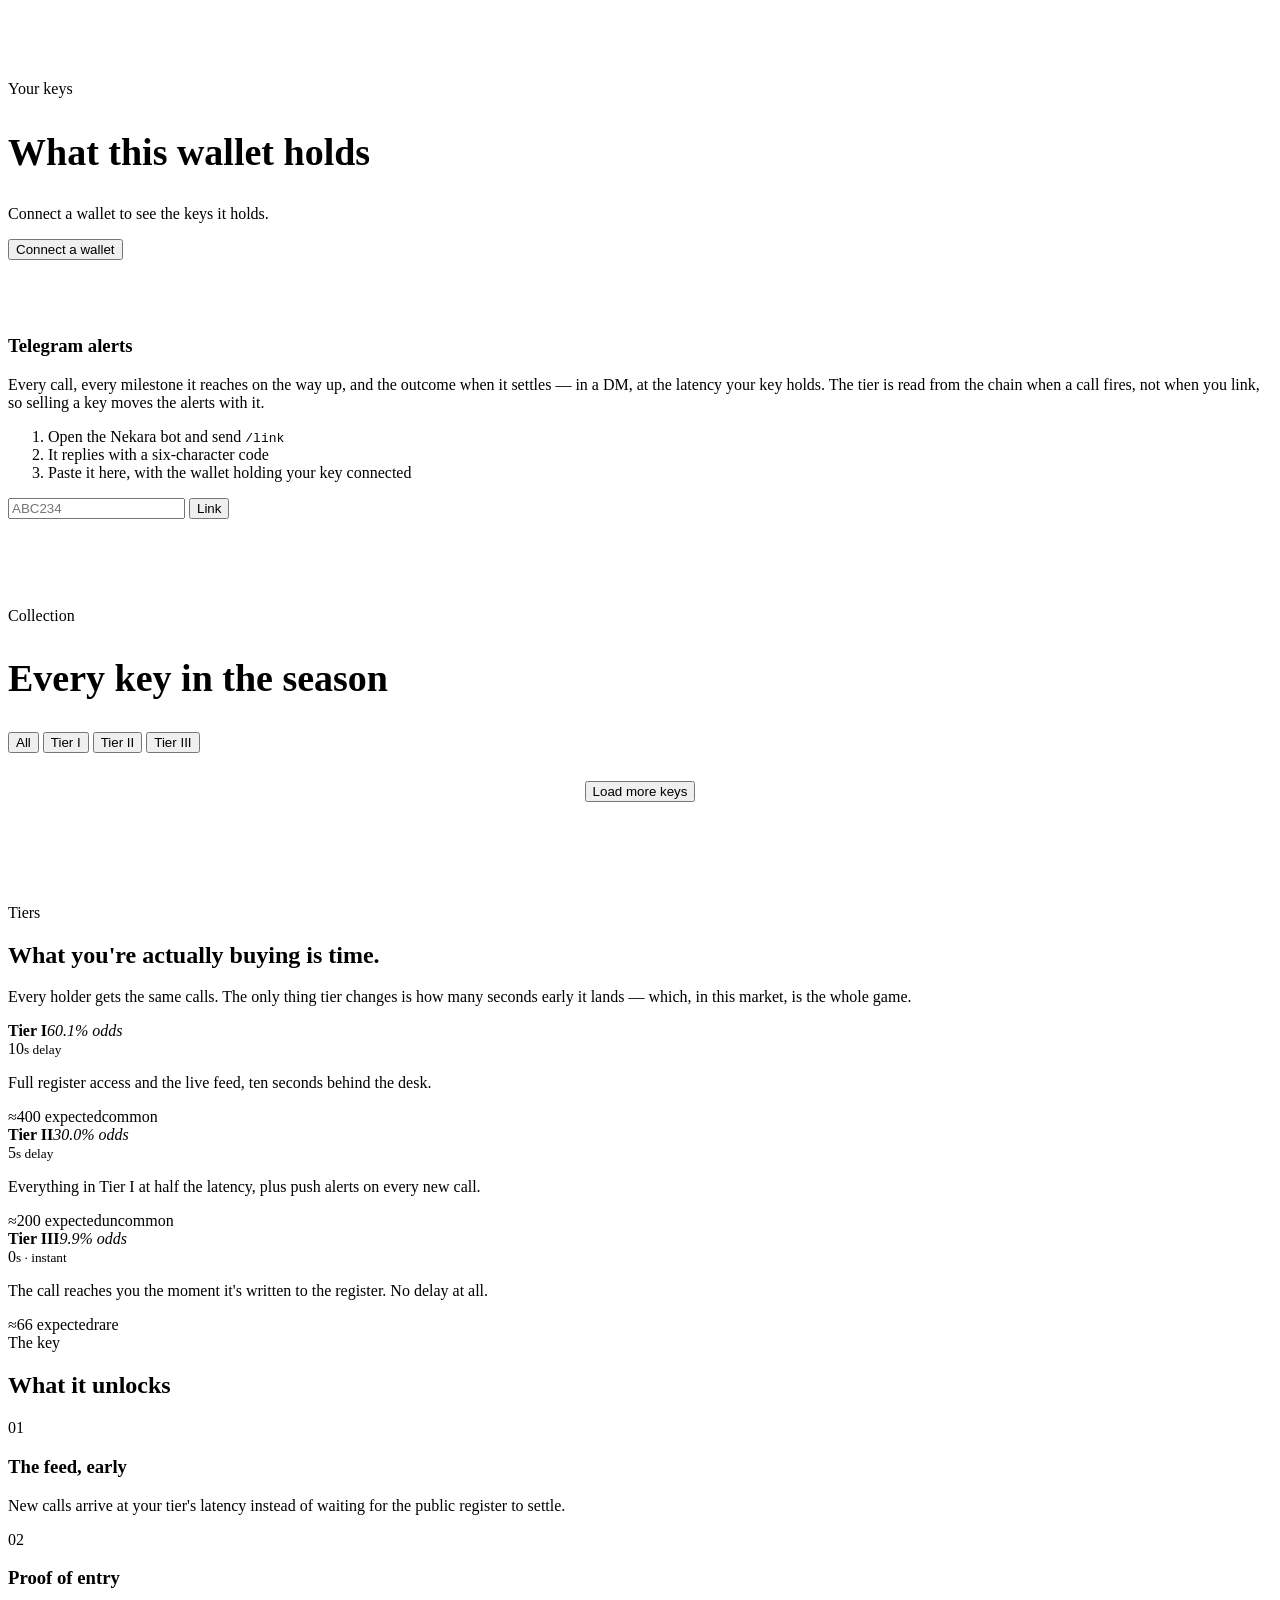
==== commit 9bbd4580: "Site: the contract chip on the landing page too Under the two buttons rather than beside them — it i" ====
--- a/site/index.html
+++ b/site/index.html
@@ -50,7 +50,7 @@
     <div class="cabar hide-sm">
       <span class="tk">$NEKARA</span><span class="sep"></span>
       <span class="lbl">CA</span>
-      <button class="val ca" id="caVal" type="button" title="Salin alamat kontrak"></button>
+      <button class="val ca" data-ca-chip type="button" title="Salin alamat kontrak"></button>
     </div>
     <span class="pulse hide-sm" id="syncDot"></span>
     <span class="mono hide-sm" style="font-size:11px;color:var(--tx-3)" id="syncTxt">connecting…</span>
@@ -83,6 +83,11 @@
         <div class="hero-cta">
           <button class="btn btn-p btn-lg" data-v="reg">Open the signals</button>
           <button class="btn btn-s btn-lg" data-v="mint">Claim a key</button>
+        </div>
+        <div class="hero-ca">
+          <span class="tk">$NEKARA</span><span class="sep"></span>
+          <span class="lbl">CA</span>
+          <button class="val ca" data-ca-chip type="button" title="Salin alamat kontrak"></button>
         </div>
       </div>
     </div>
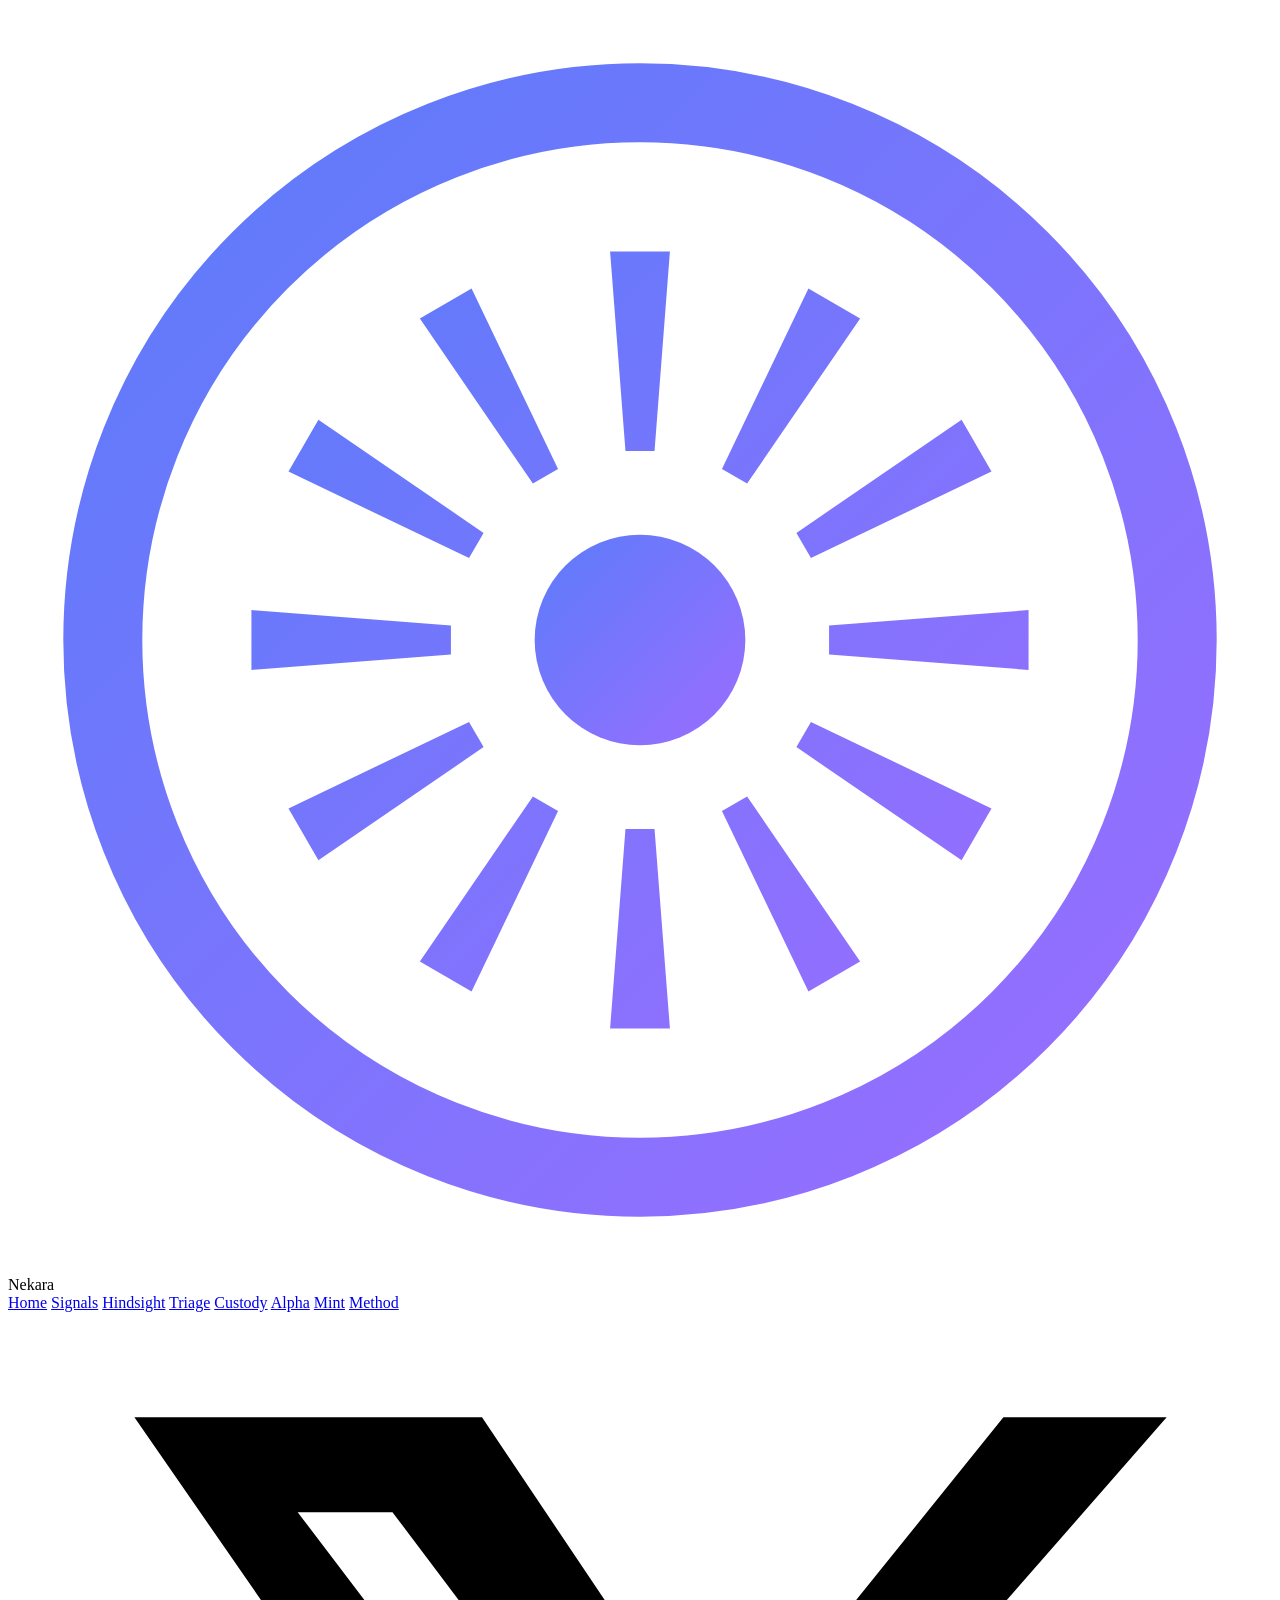
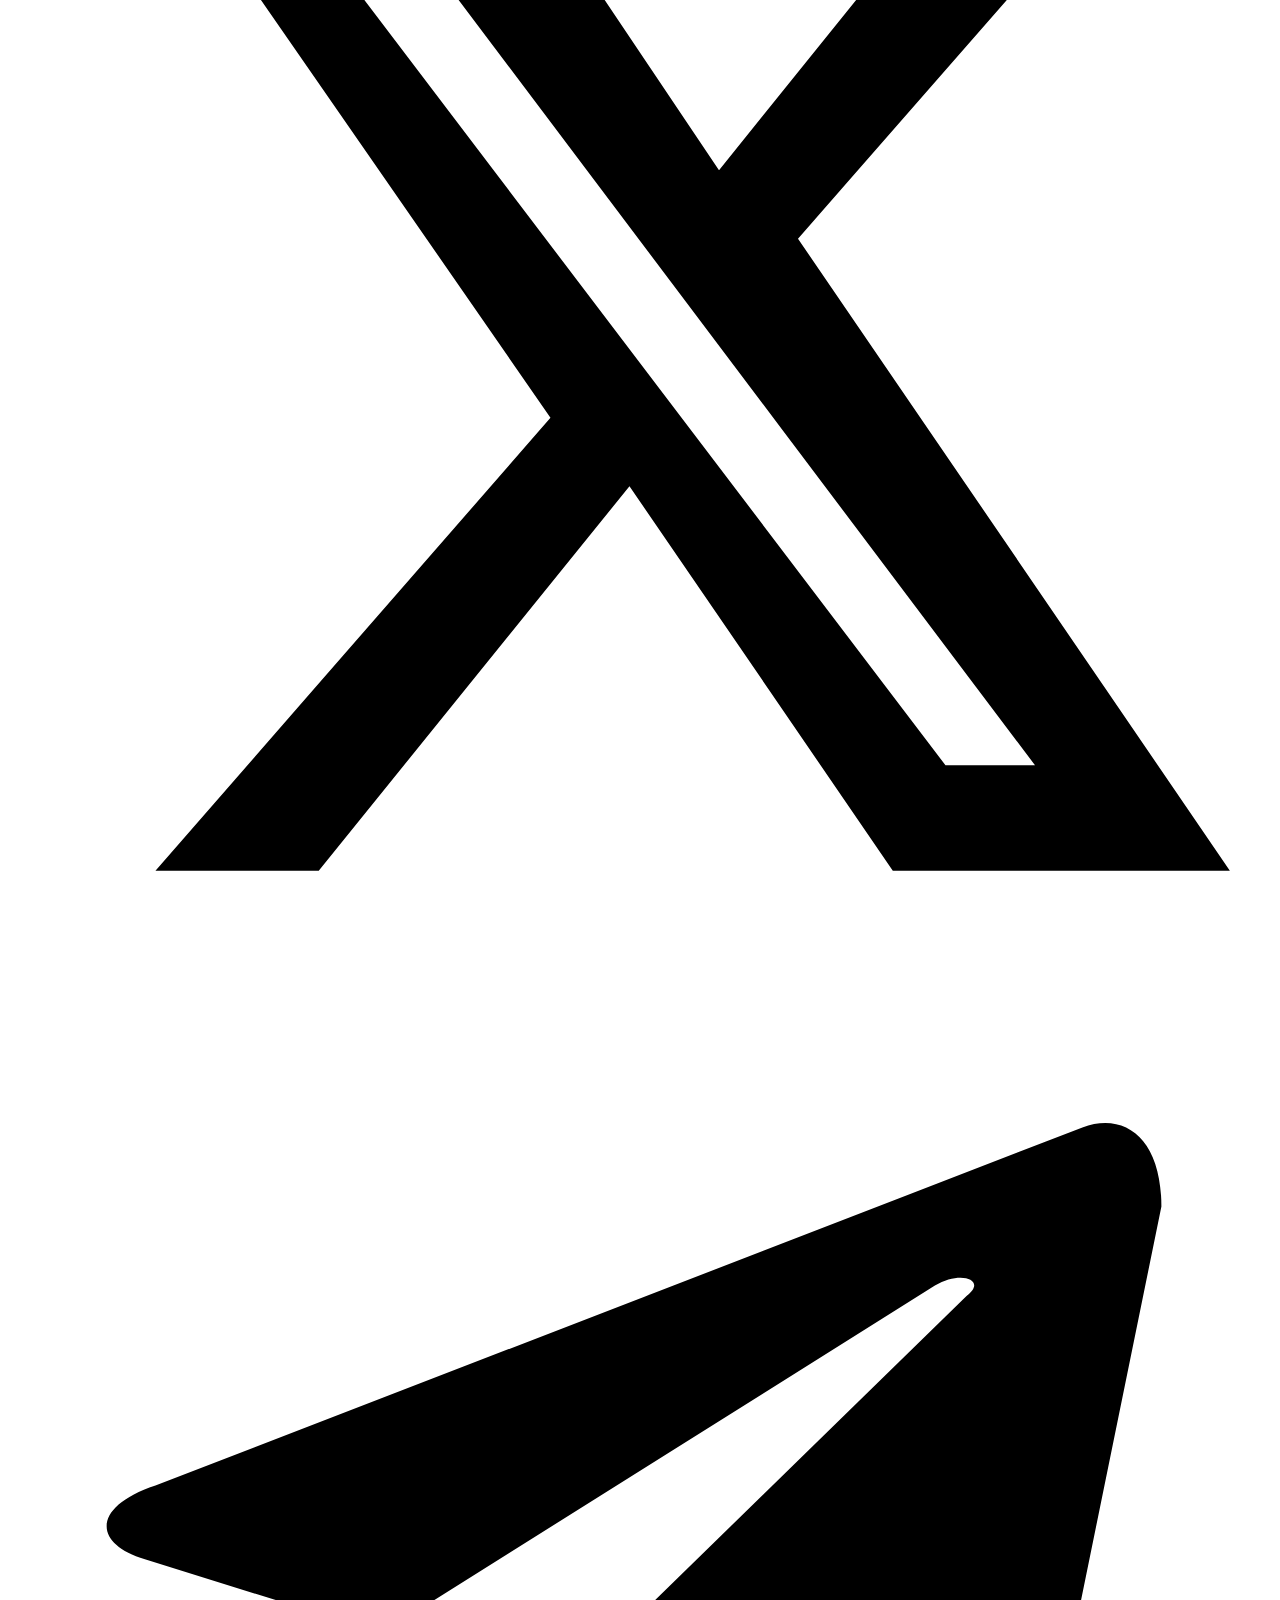
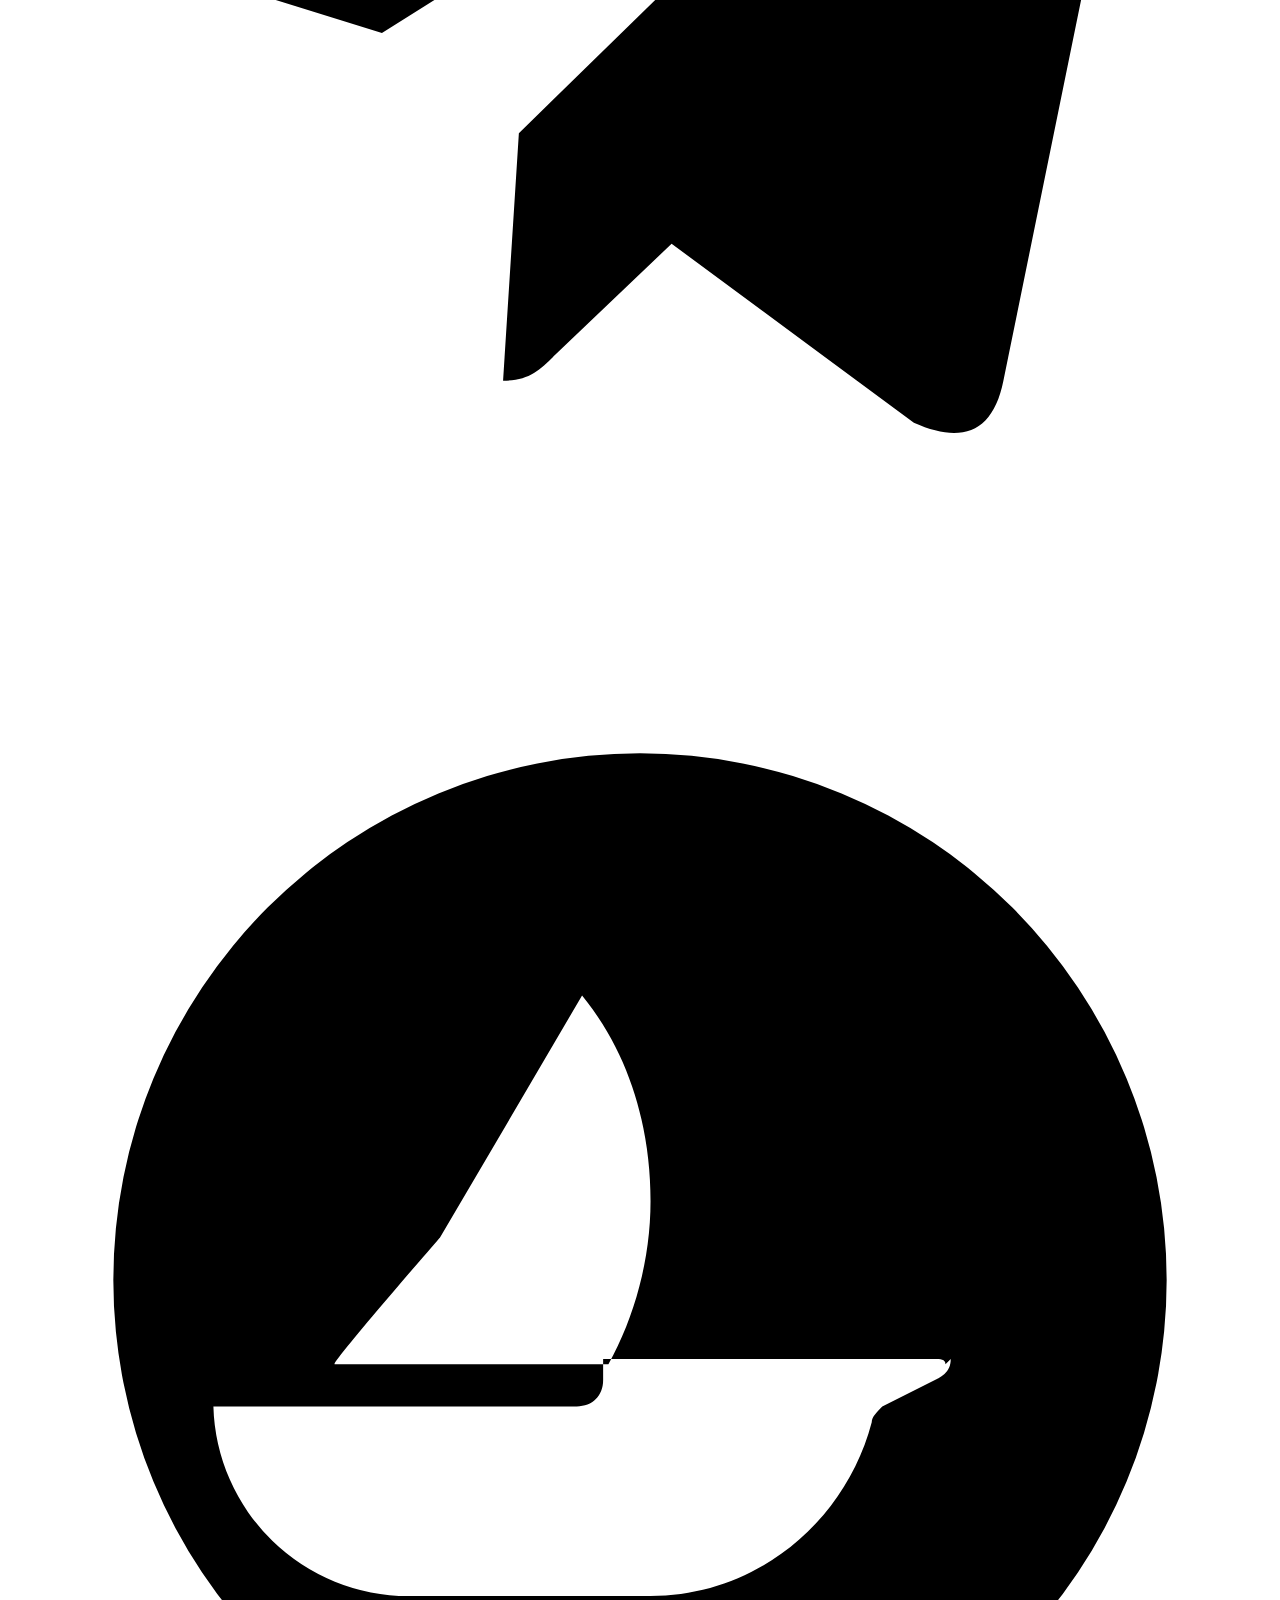
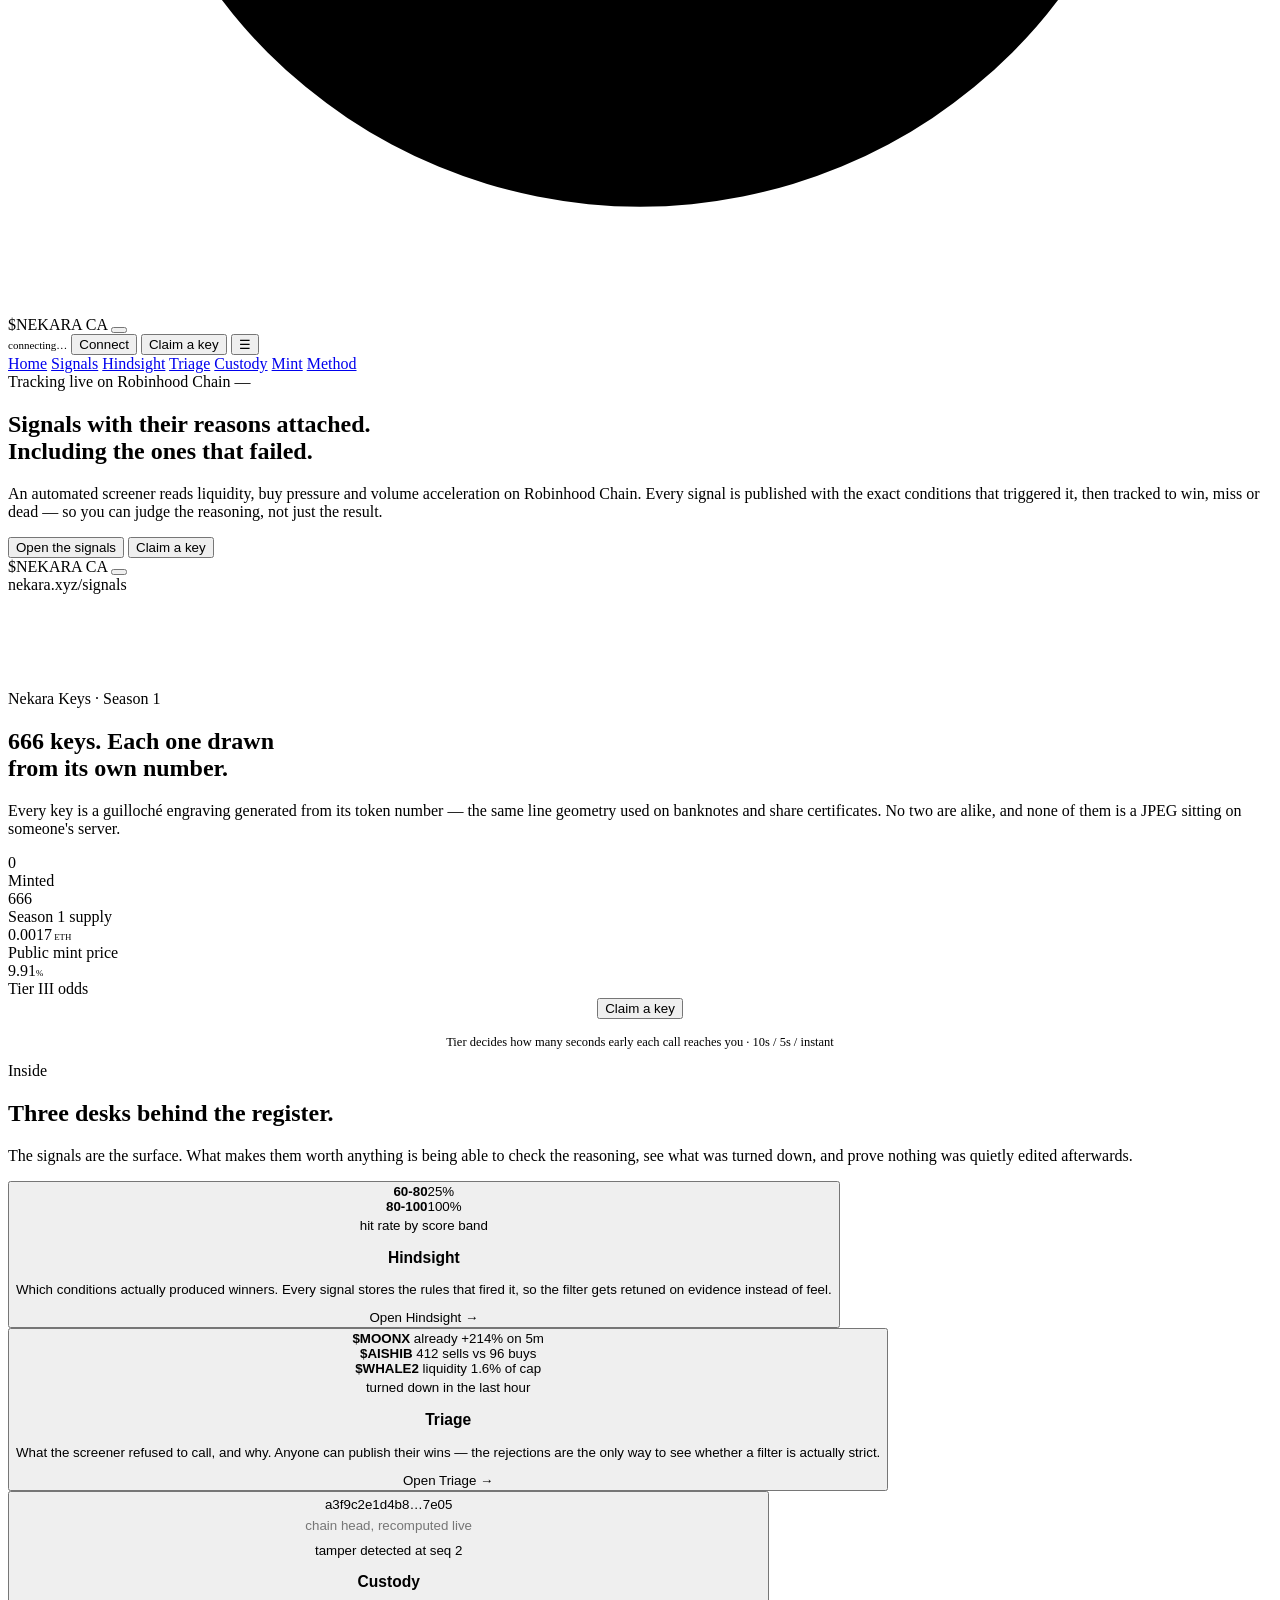
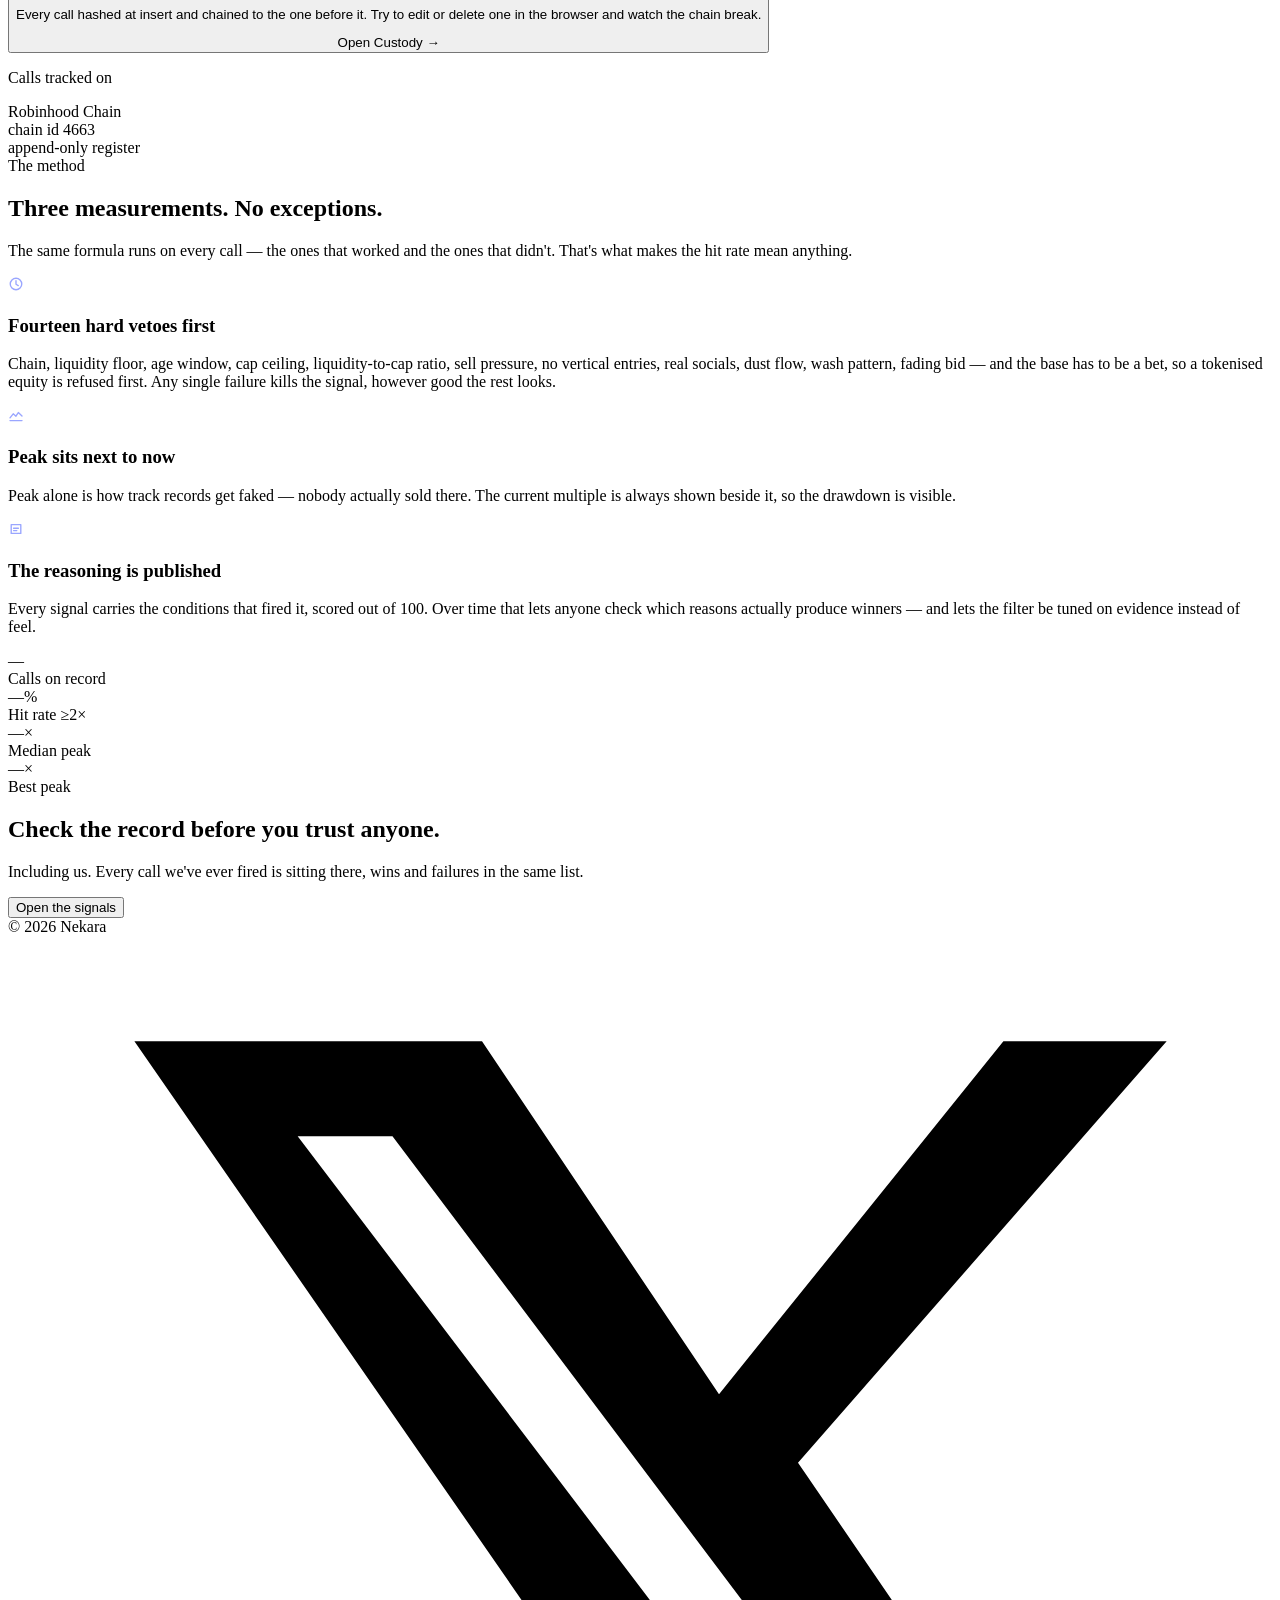
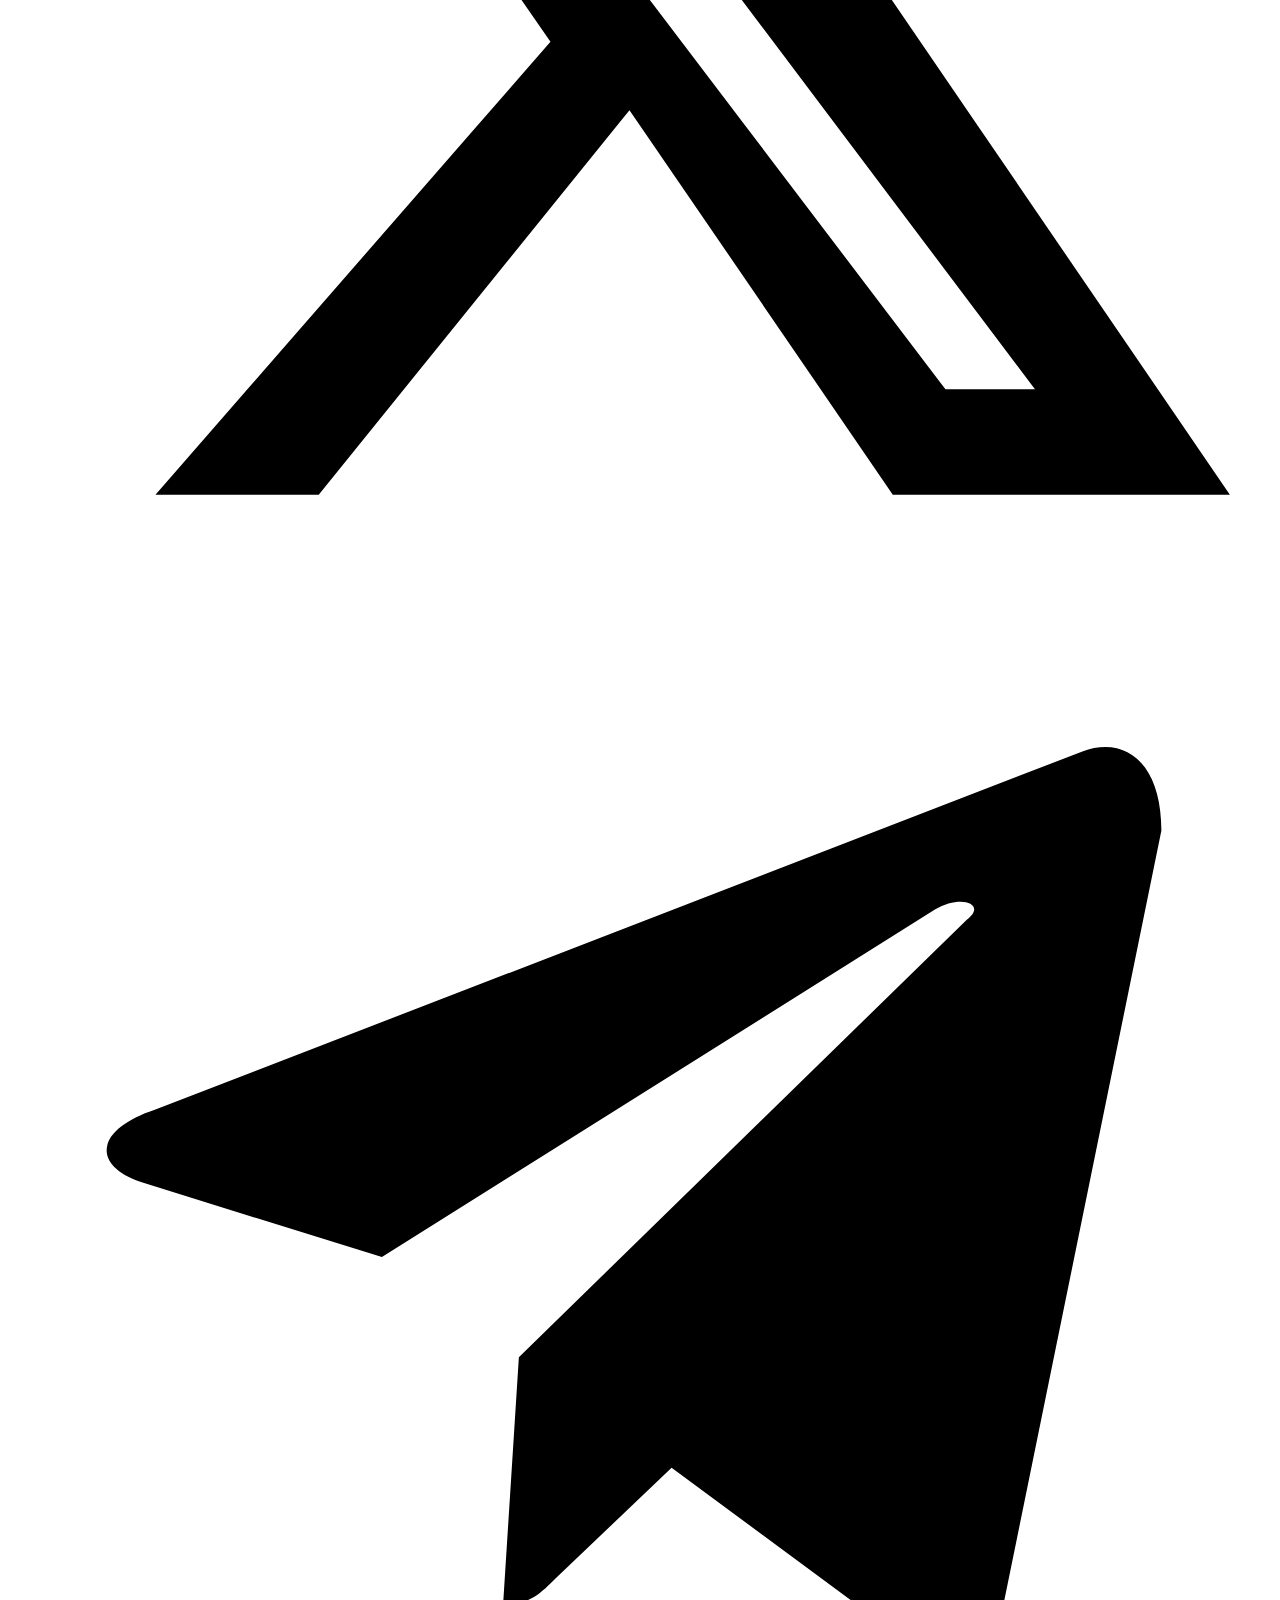
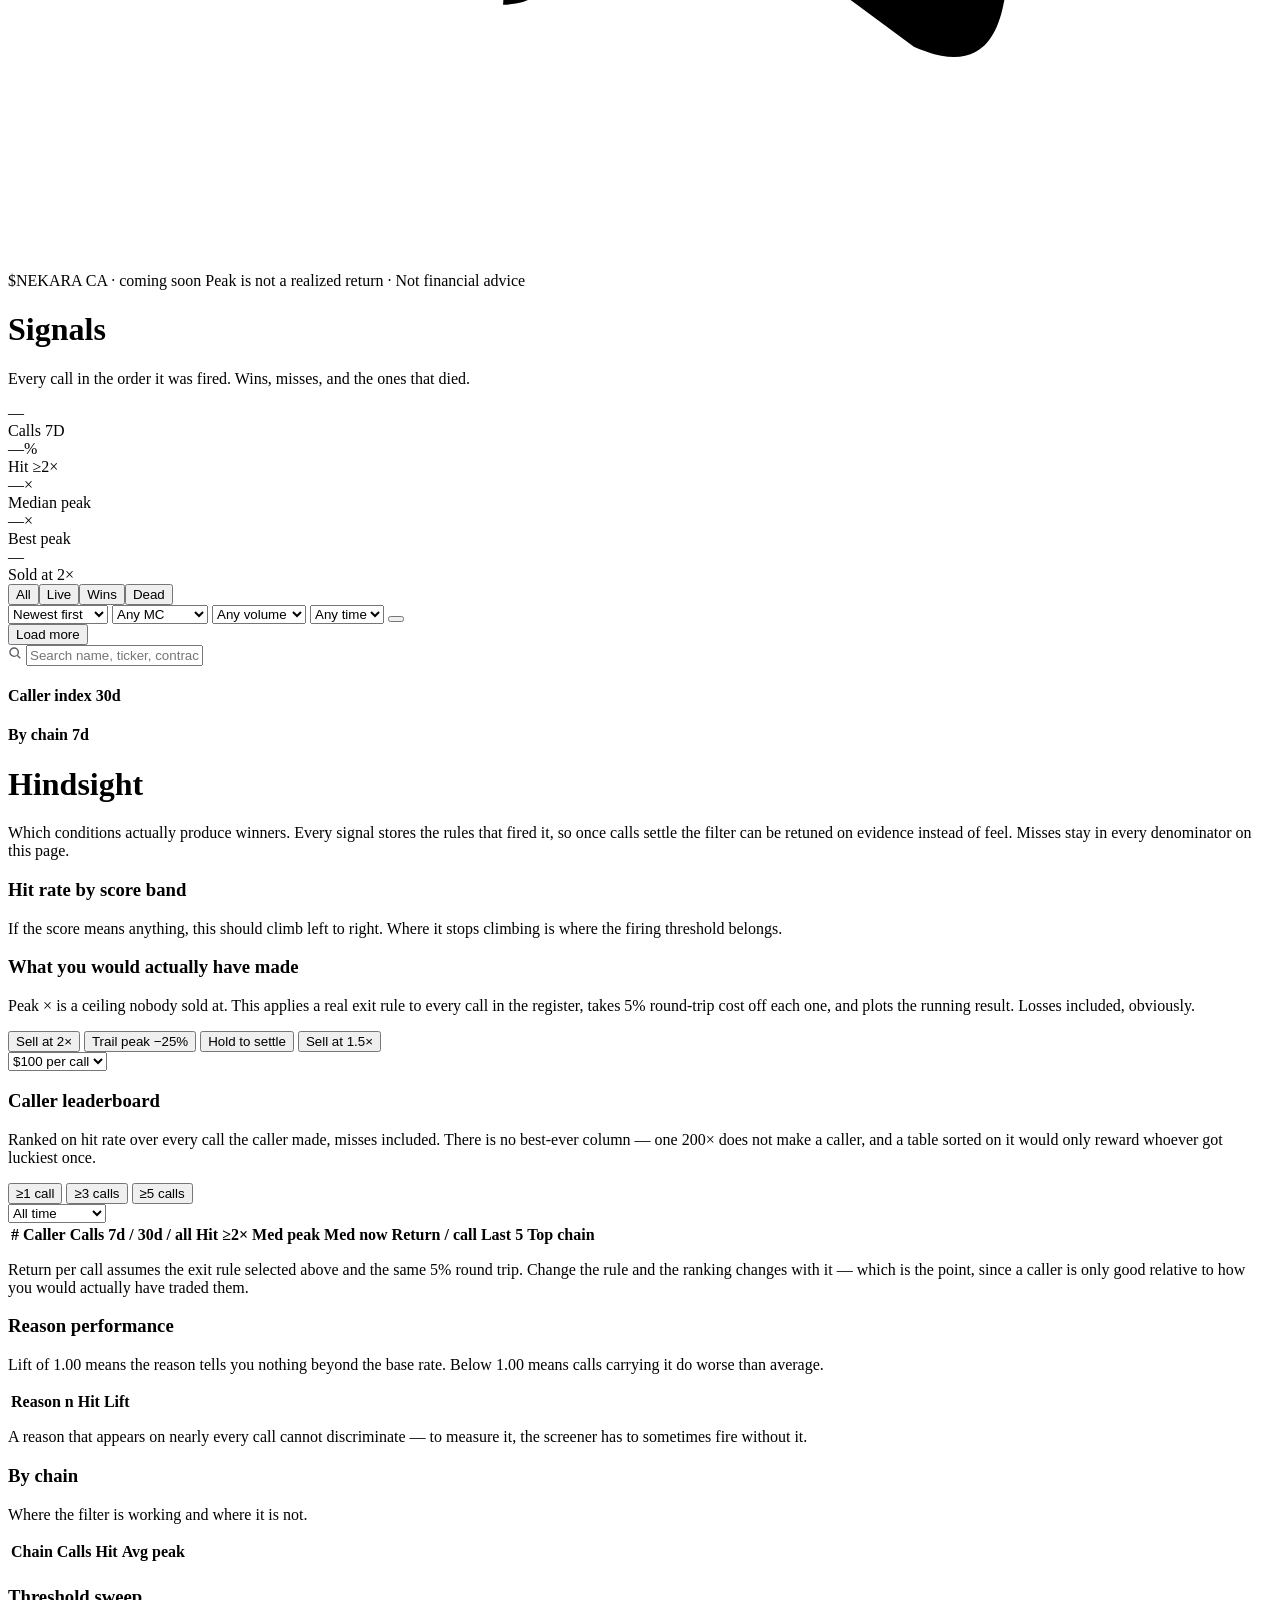
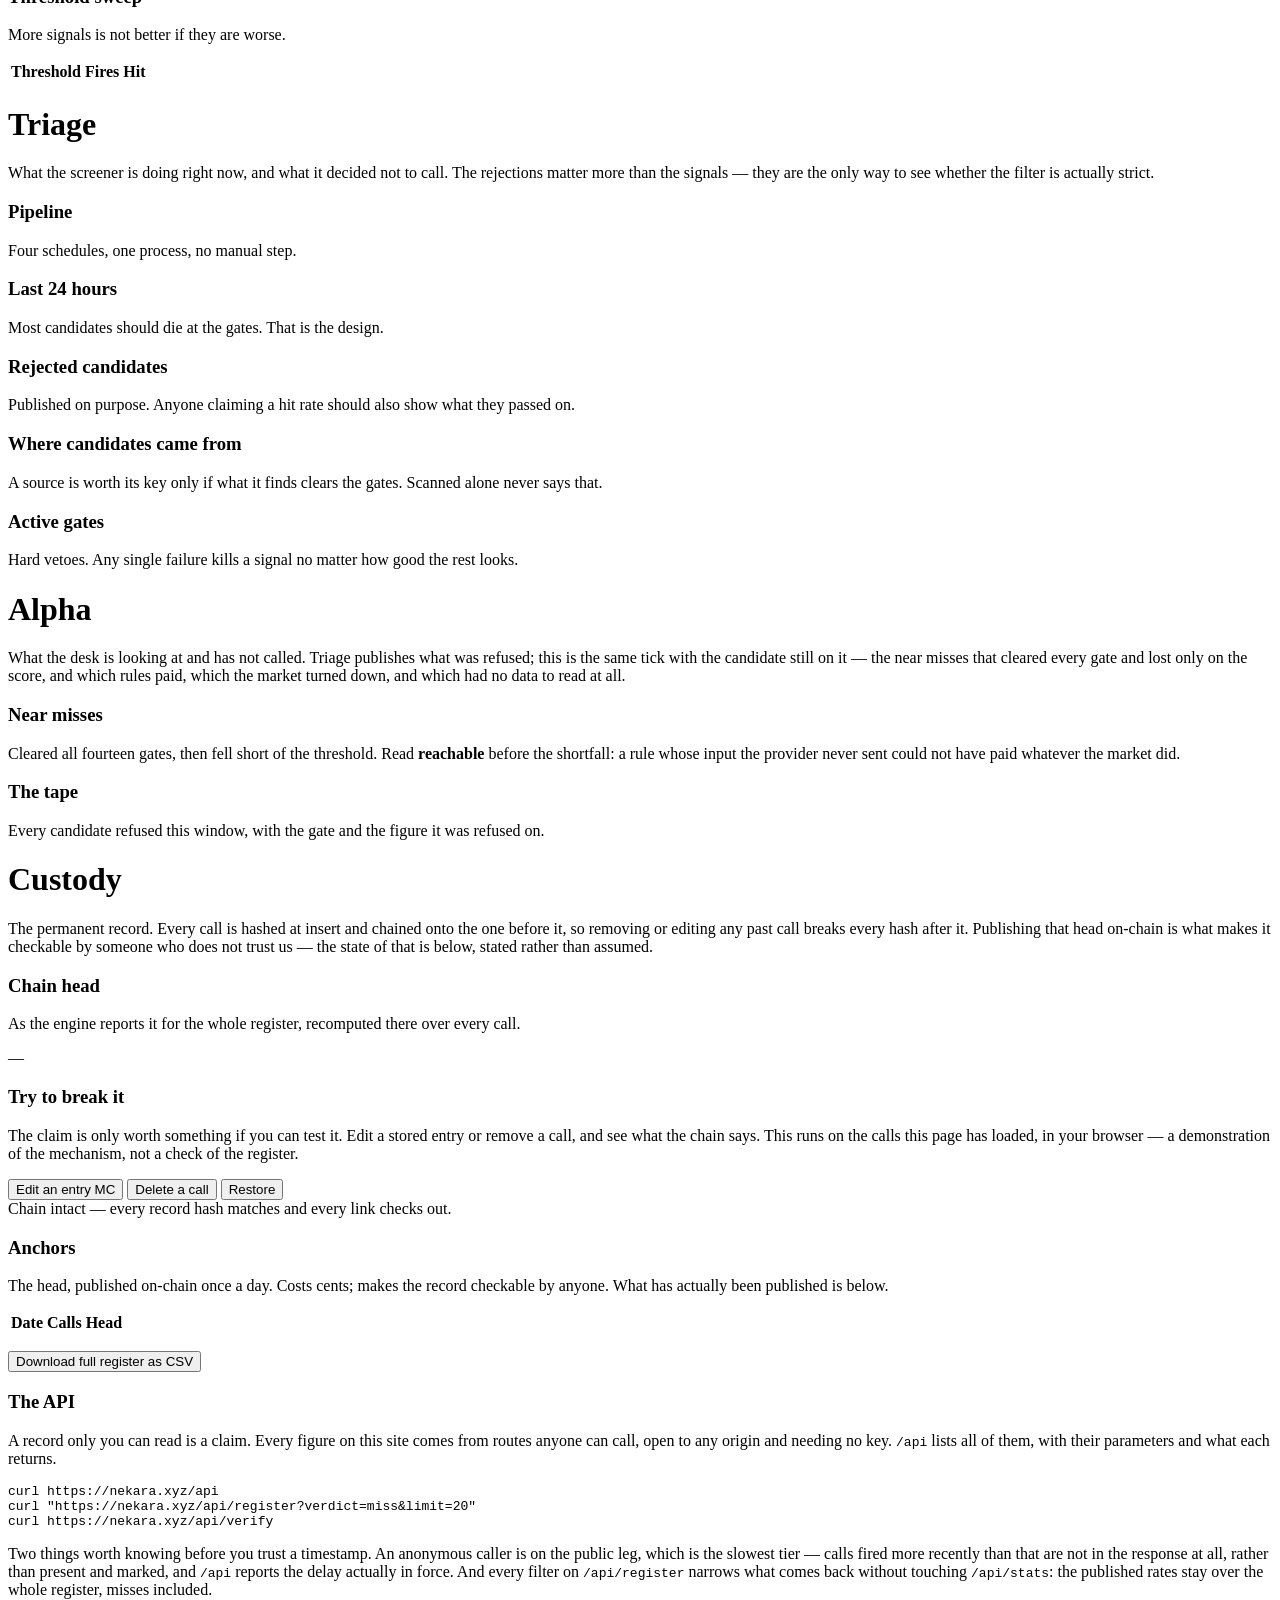
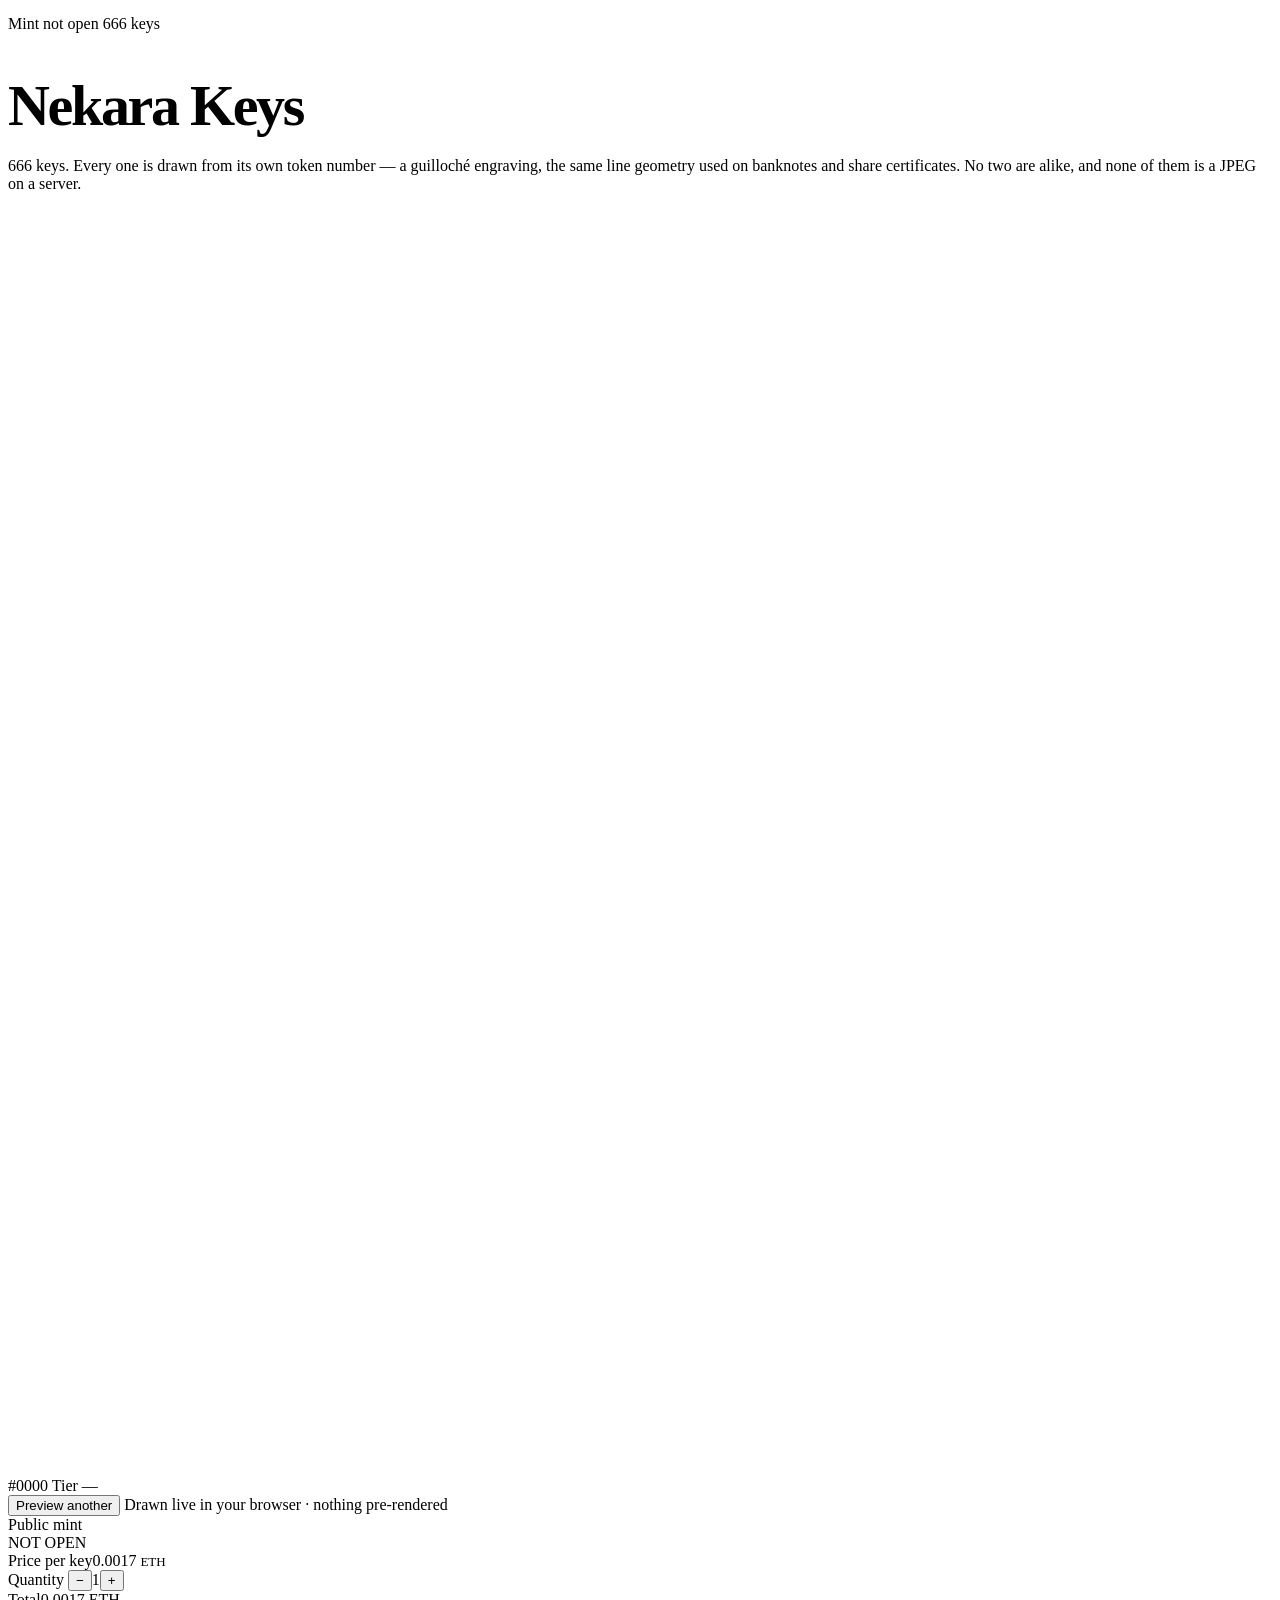
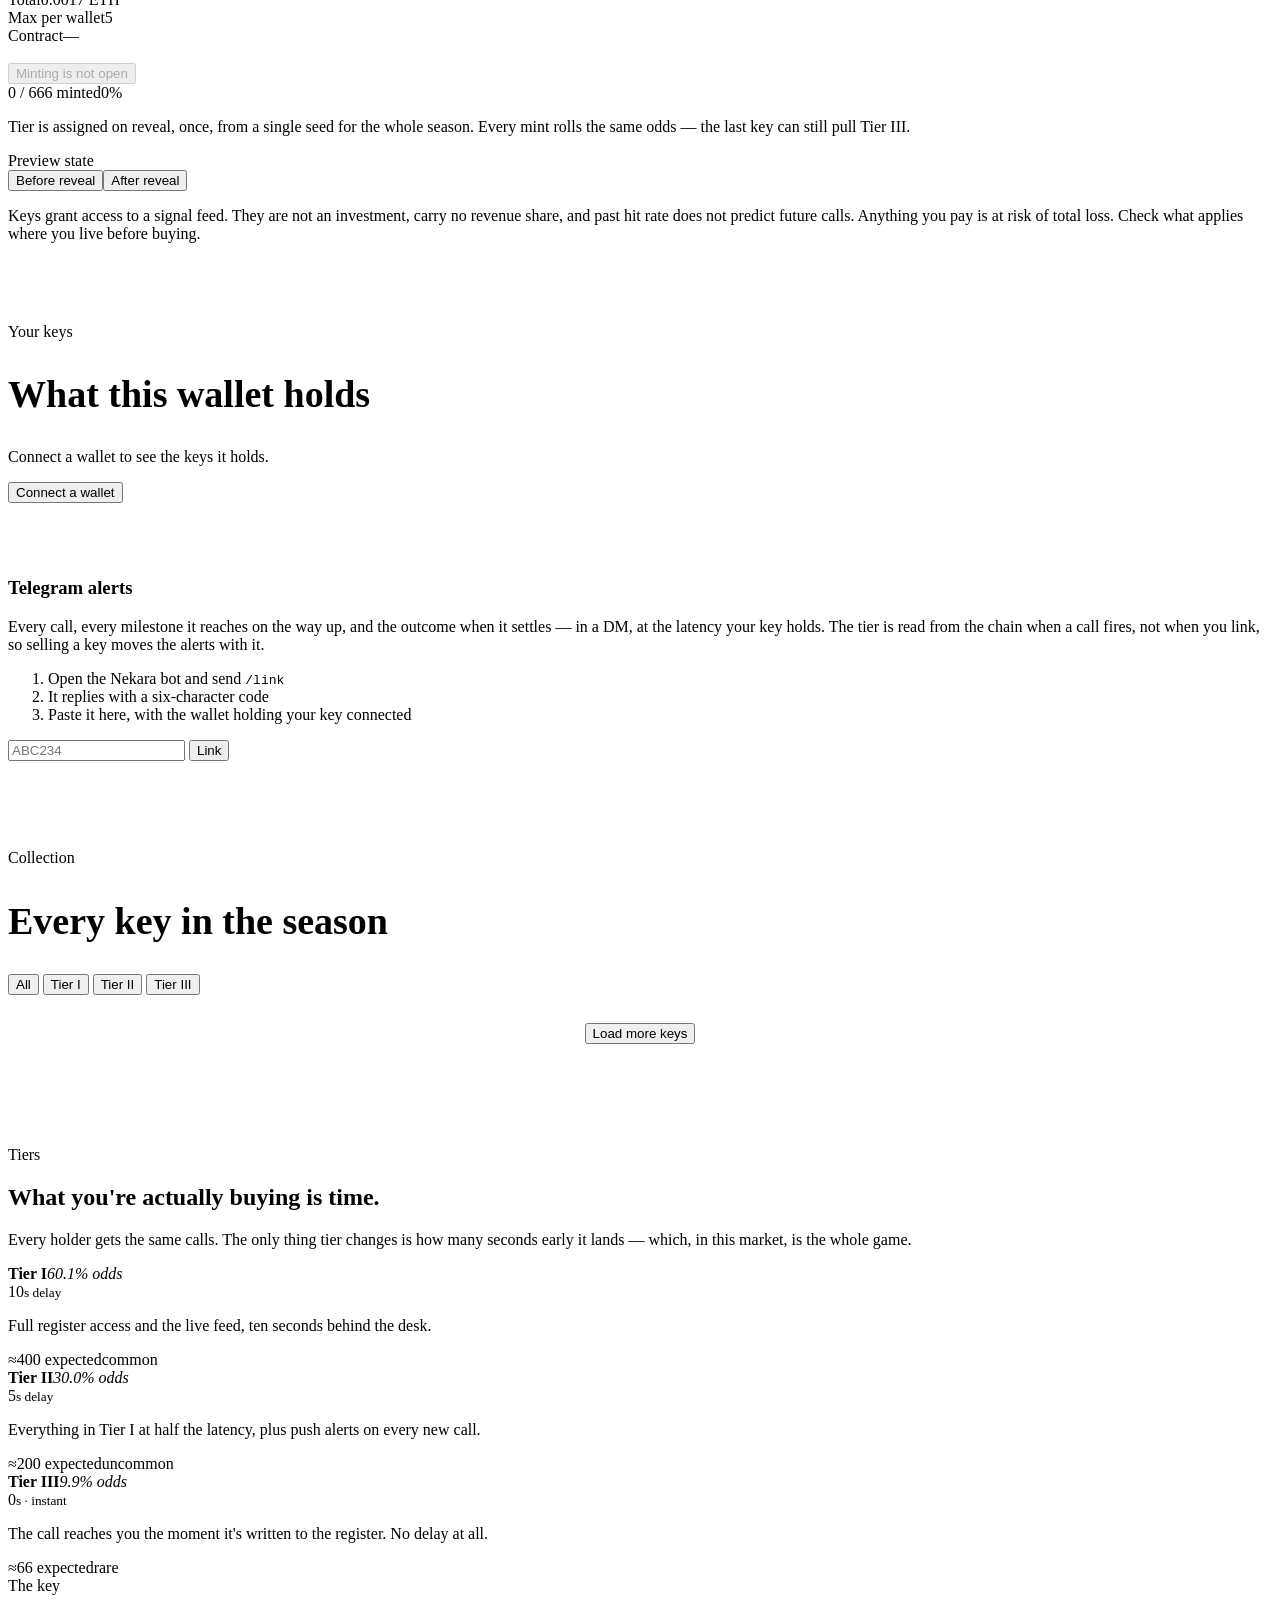
==== commit 783ca8bd: "API: it says what it is, and the description is derived from the routes Eighteen routes already work" ====
--- a/site/index.html
+++ b/site/index.html
@@ -437,6 +437,14 @@
       <tbody id="vAnchors"></tbody></table>
       <button class="btn btn-s btn-full" style="margin-top:16px" id="vCsv">Download full register as CSV</button>
     </div>
+    <div class="box" style="grid-column:1/-1">
+      <h3>The API</h3>
+      <p class="sub">A record only you can read is a claim. Every figure on this site comes from routes anyone can call, open to any origin and needing no key. <code class="mono">/api</code> lists all of them, with their parameters and what each returns.</p>
+      <pre class="apiex mono">curl https://nekara.xyz/api
+curl "https://nekara.xyz/api/register?verdict=miss&amp;limit=20"
+curl https://nekara.xyz/api/verify</pre>
+      <p class="sub">Two things worth knowing before you trust a timestamp. An anonymous caller is on the public leg, which is the slowest tier — calls fired more recently than that are not in the response at all, rather than present and marked, and <code class="mono">/api</code> reports the delay actually in force. And every filter on <code class="mono">/api/register</code> narrows what comes back without touching <code class="mono">/api/stats</code>: the published rates stay over the whole register, misses included.</p>
+    </div>
   </div>
 </div></div>
 
